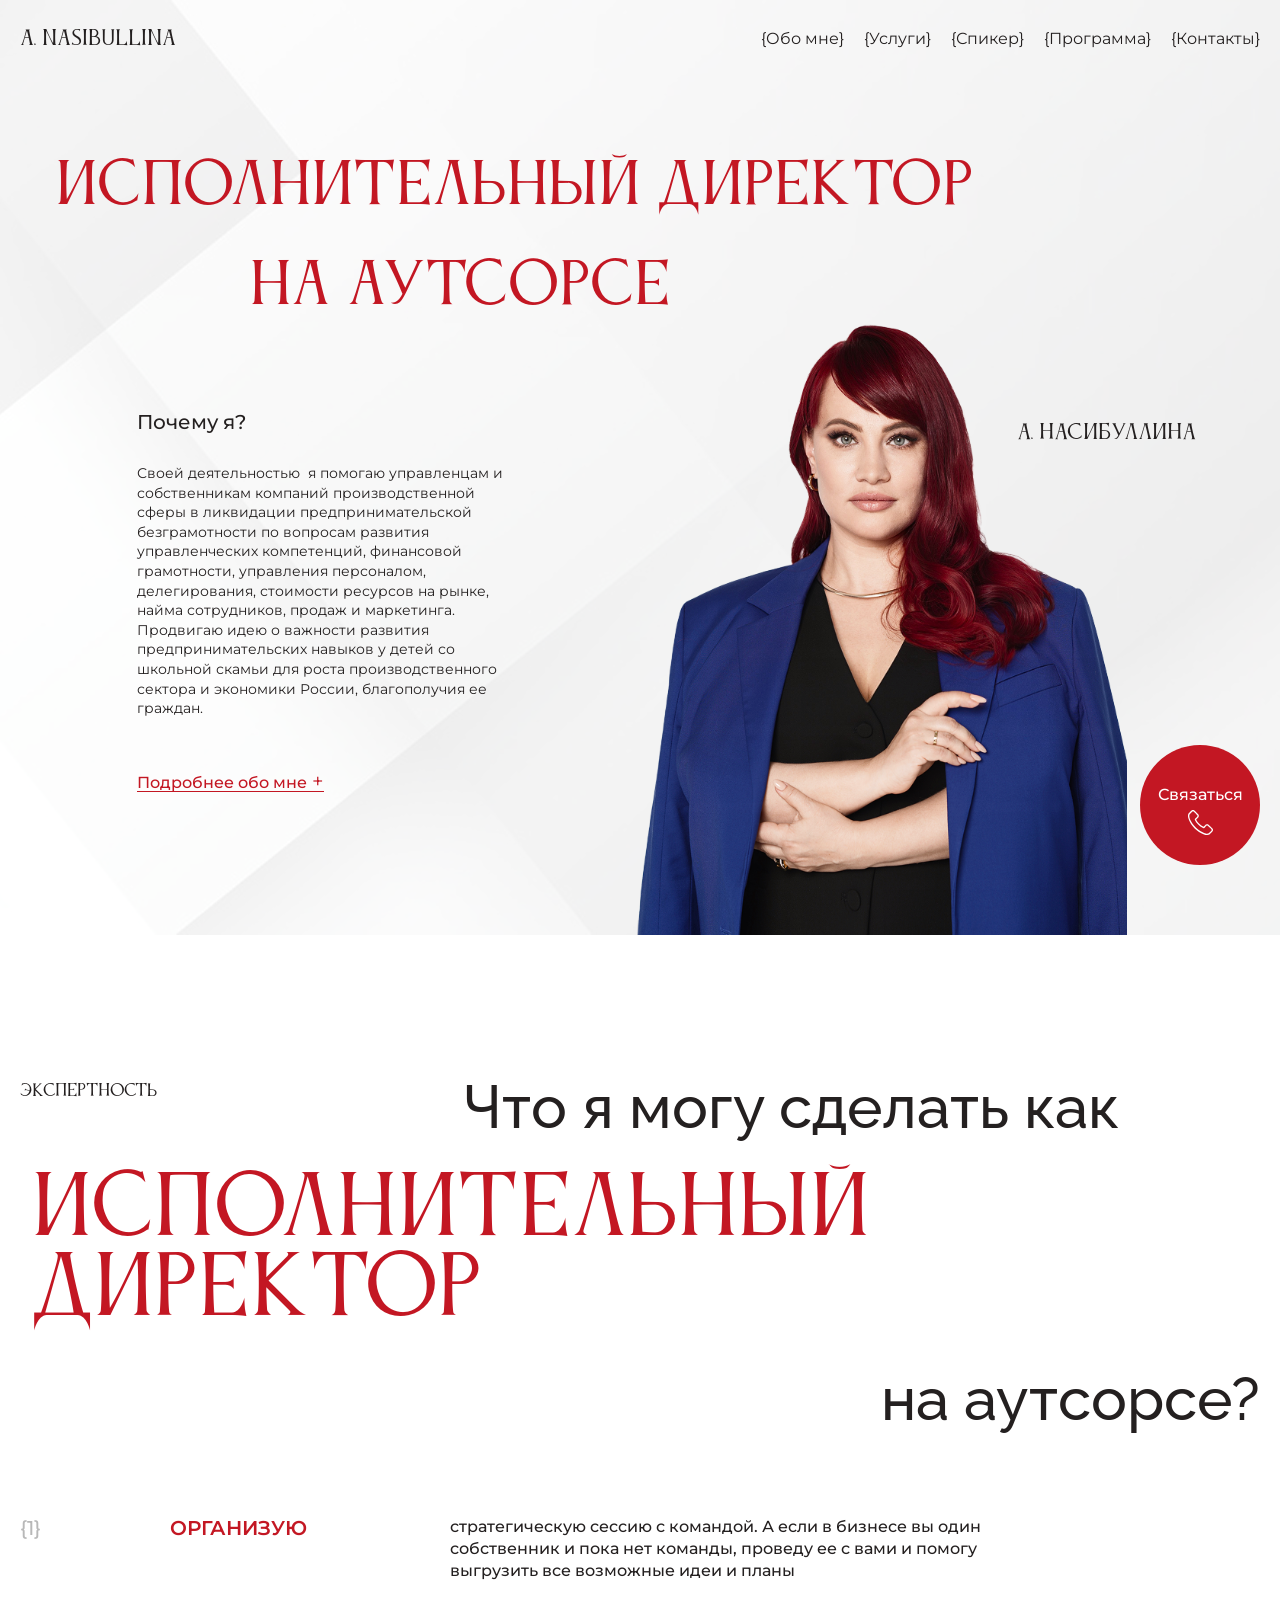
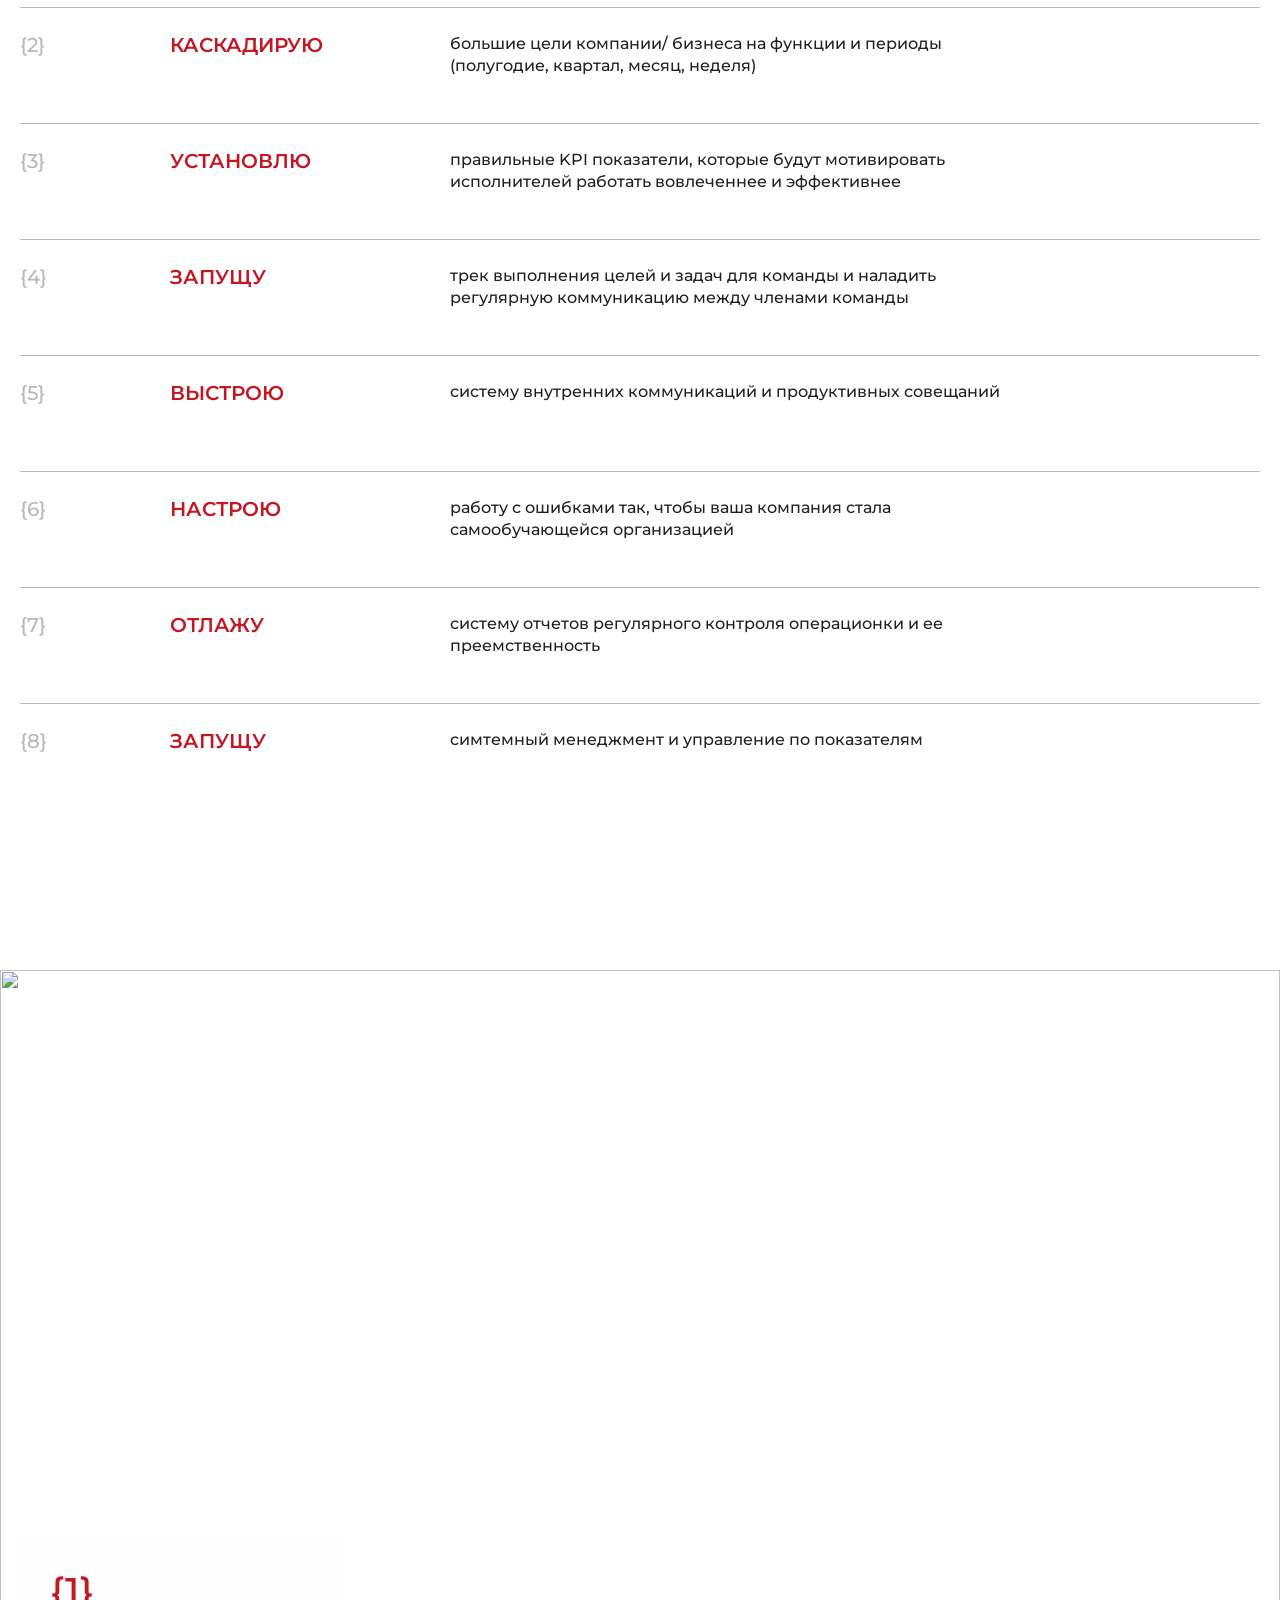
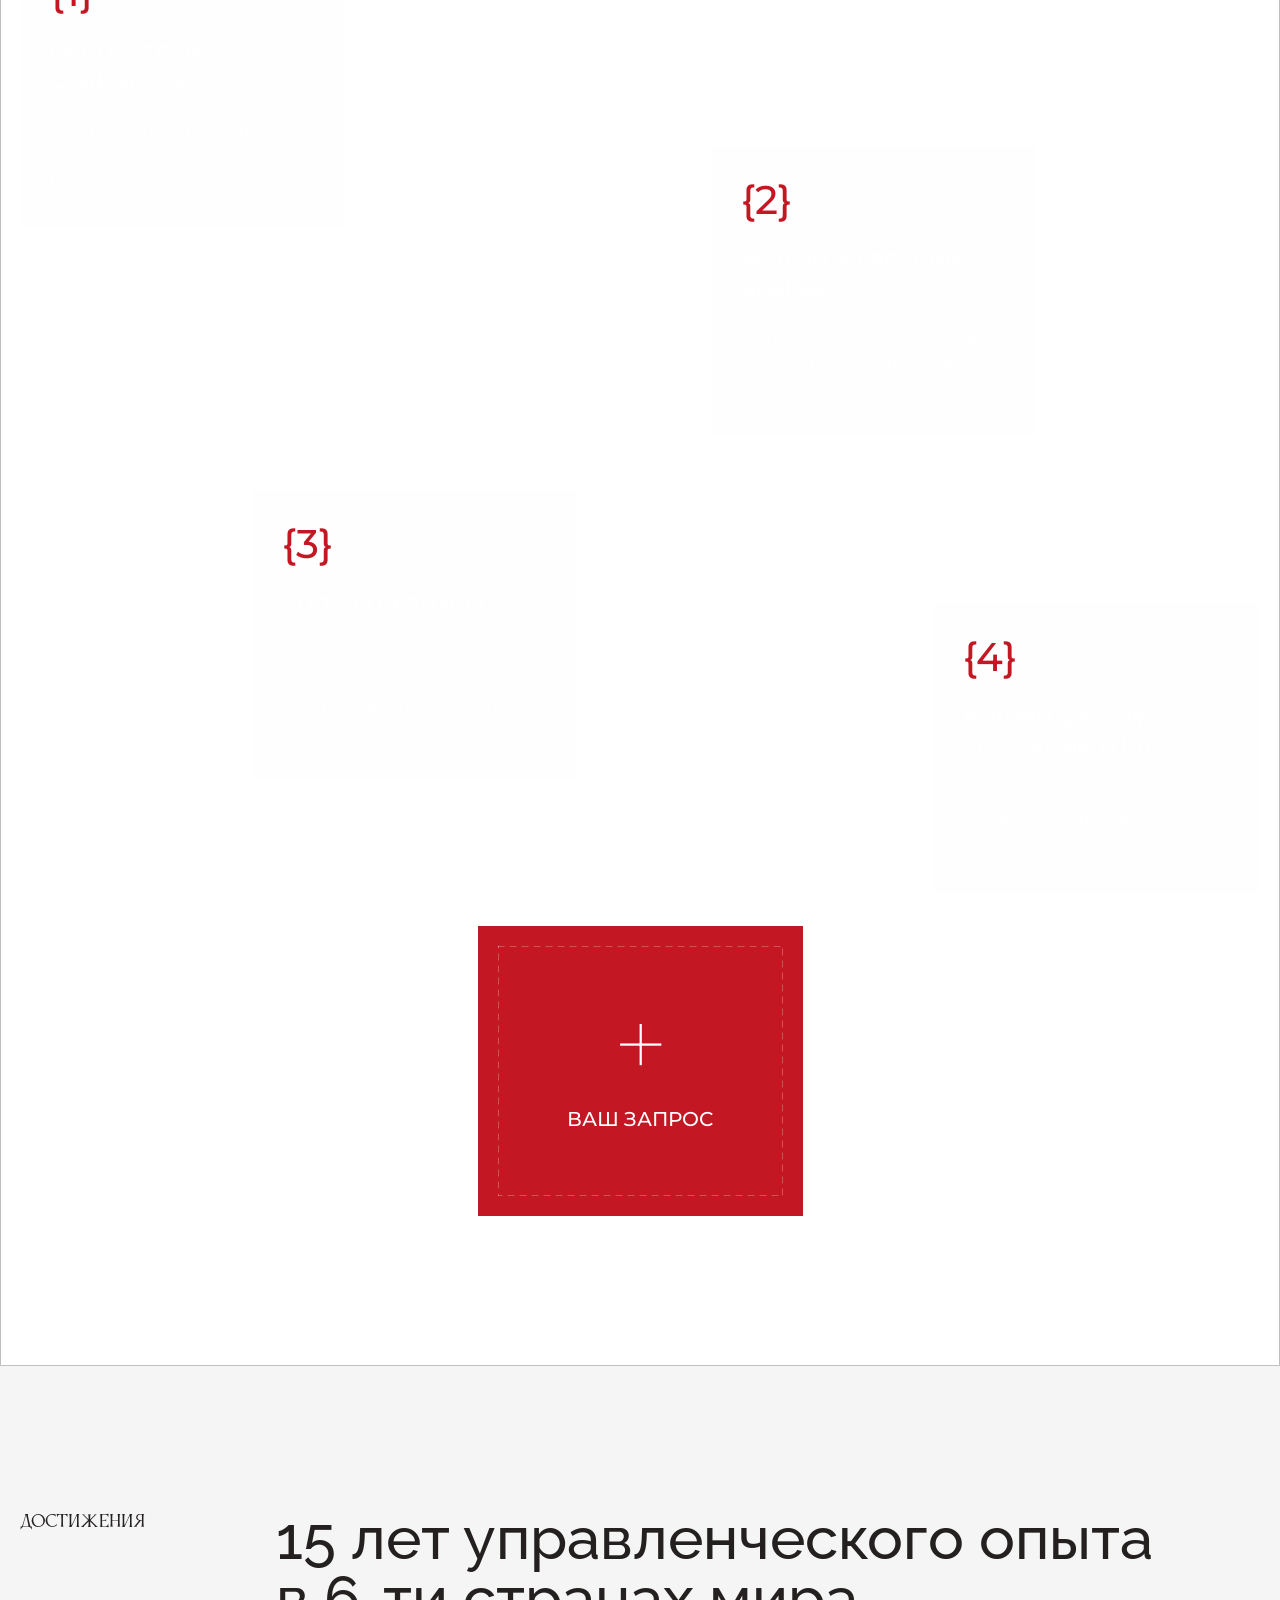
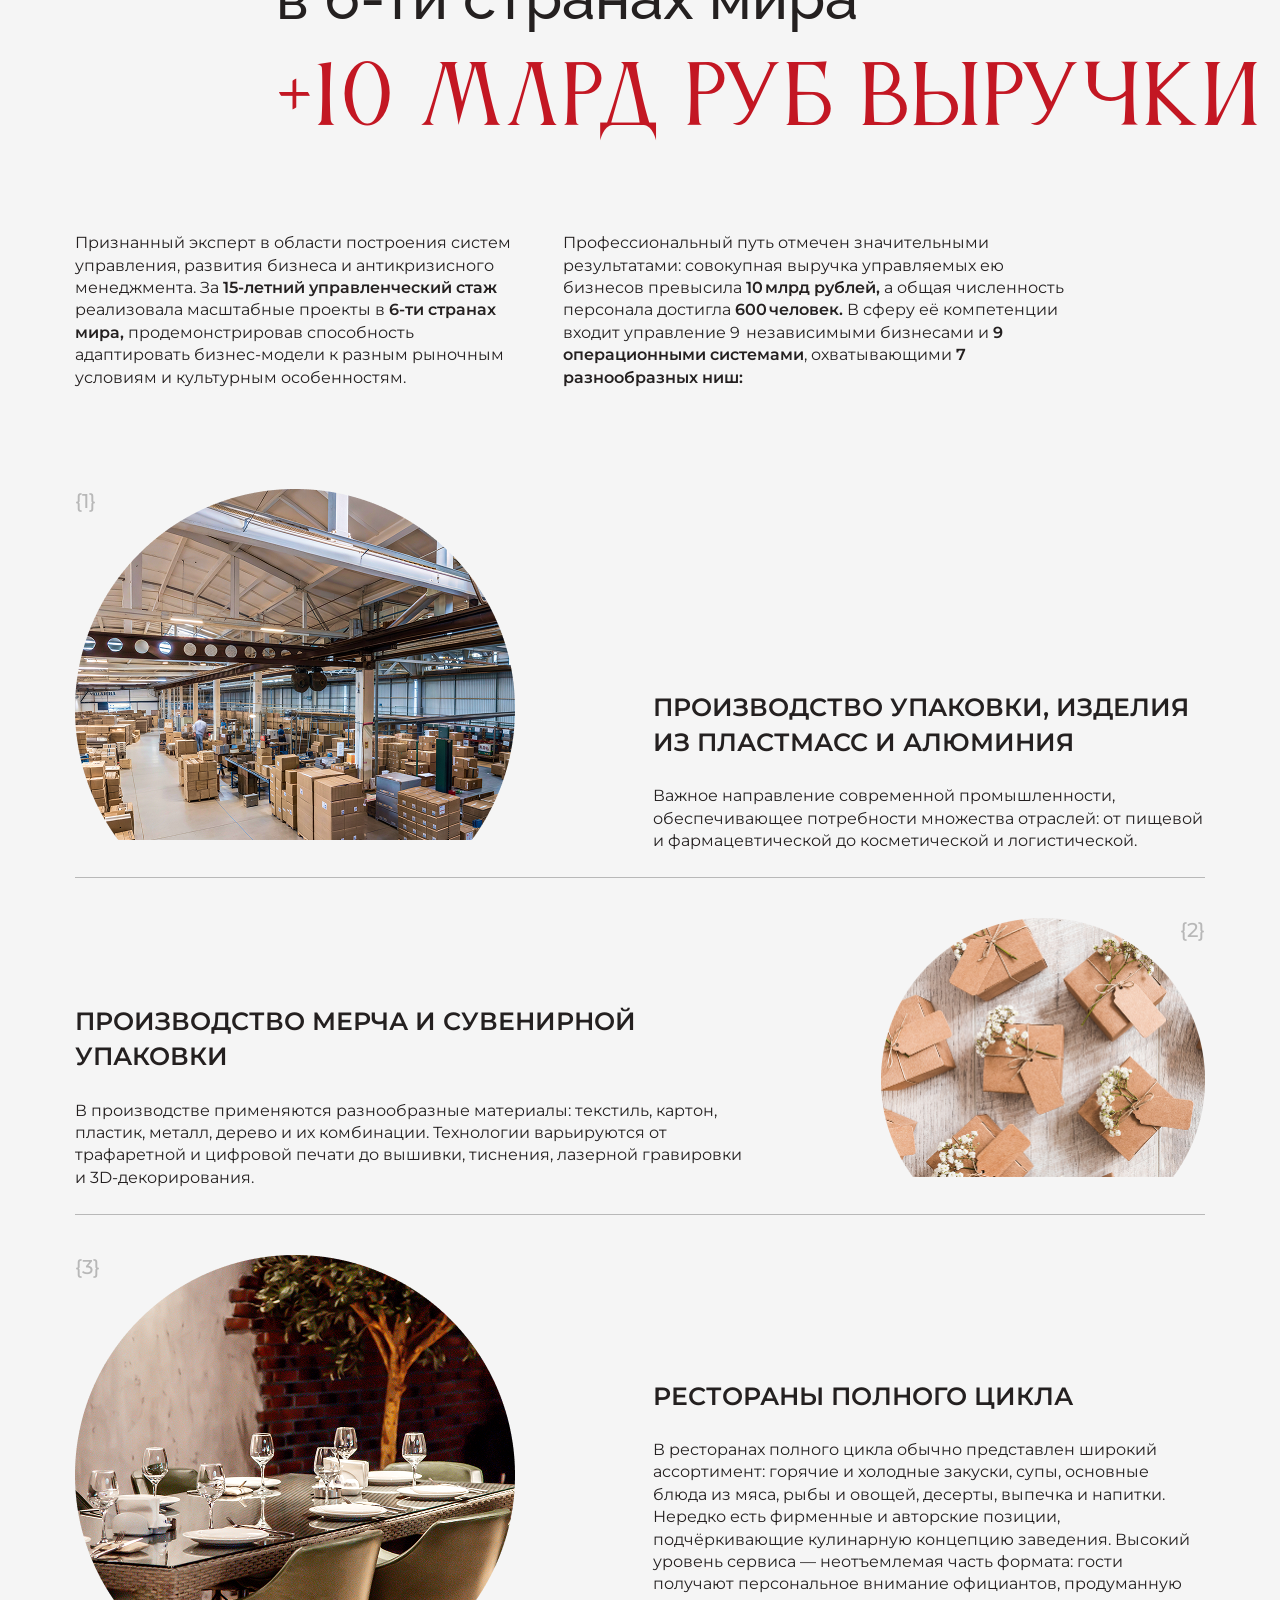
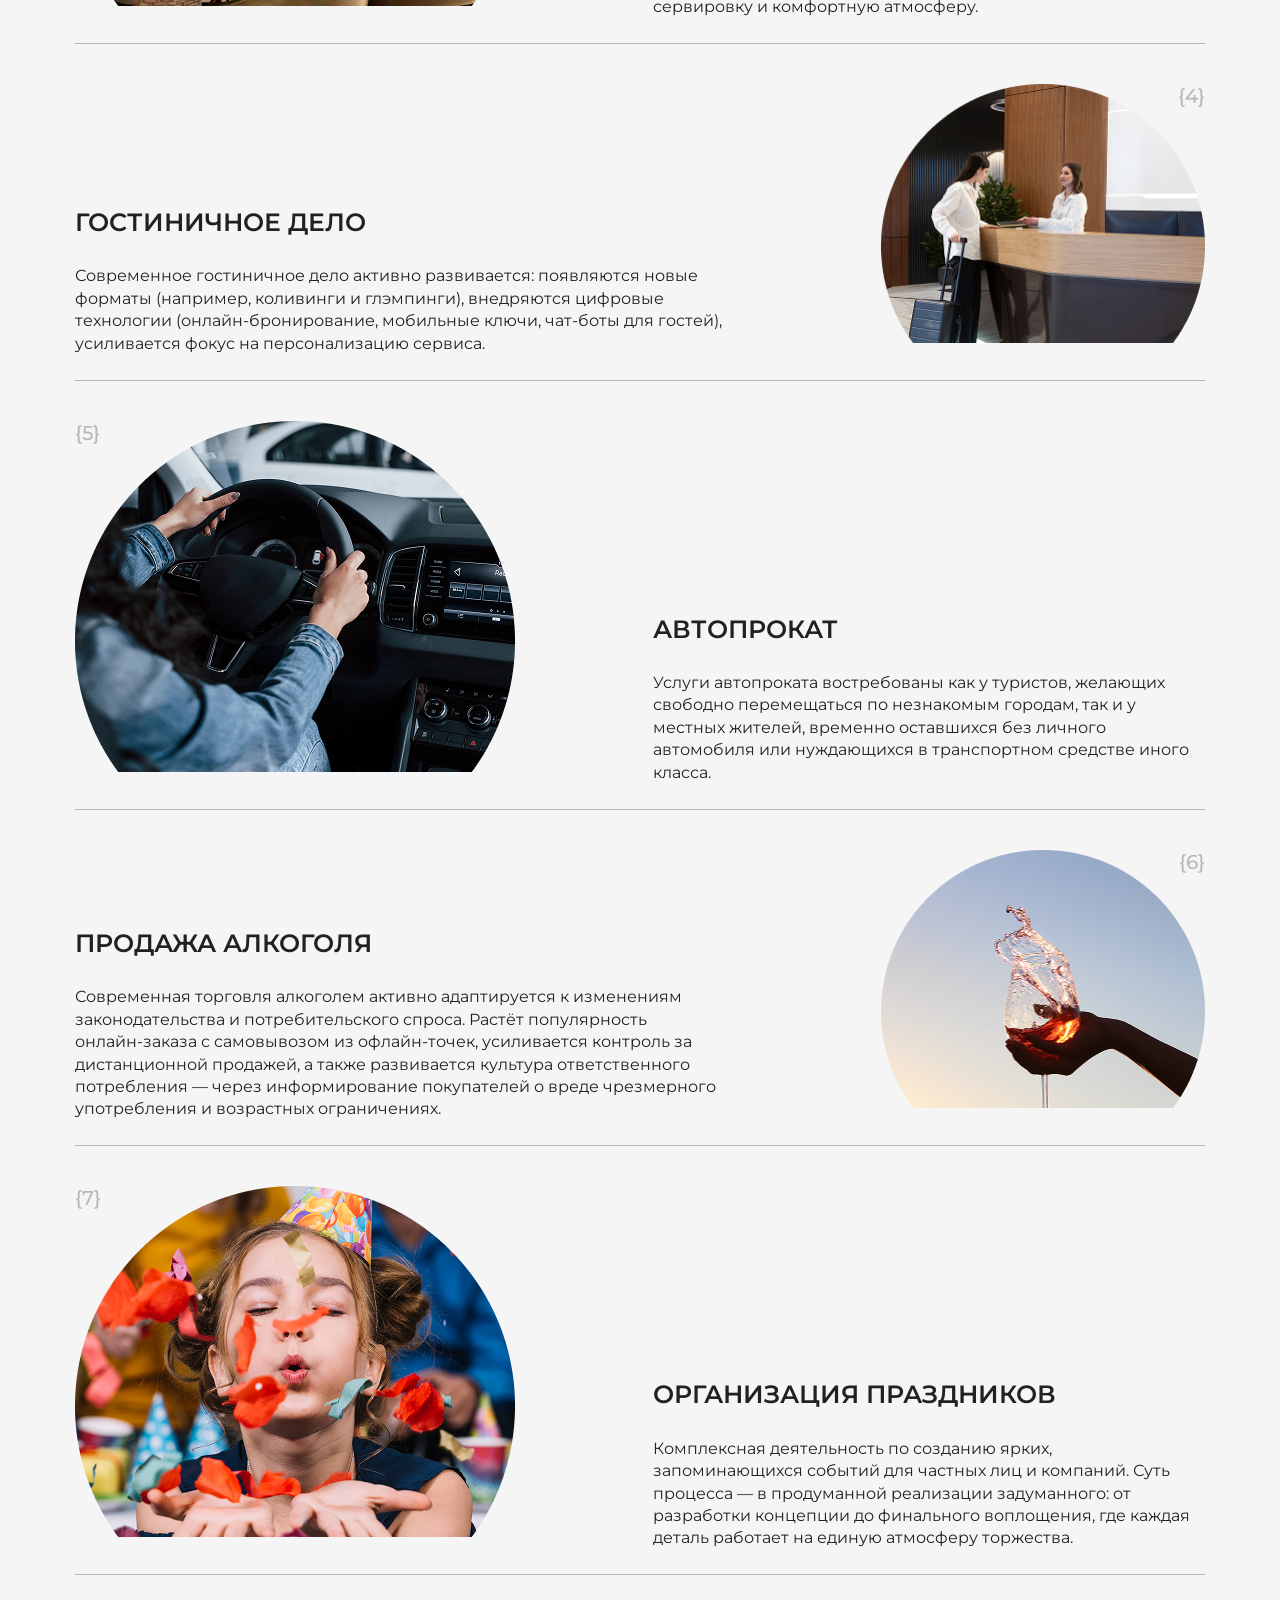
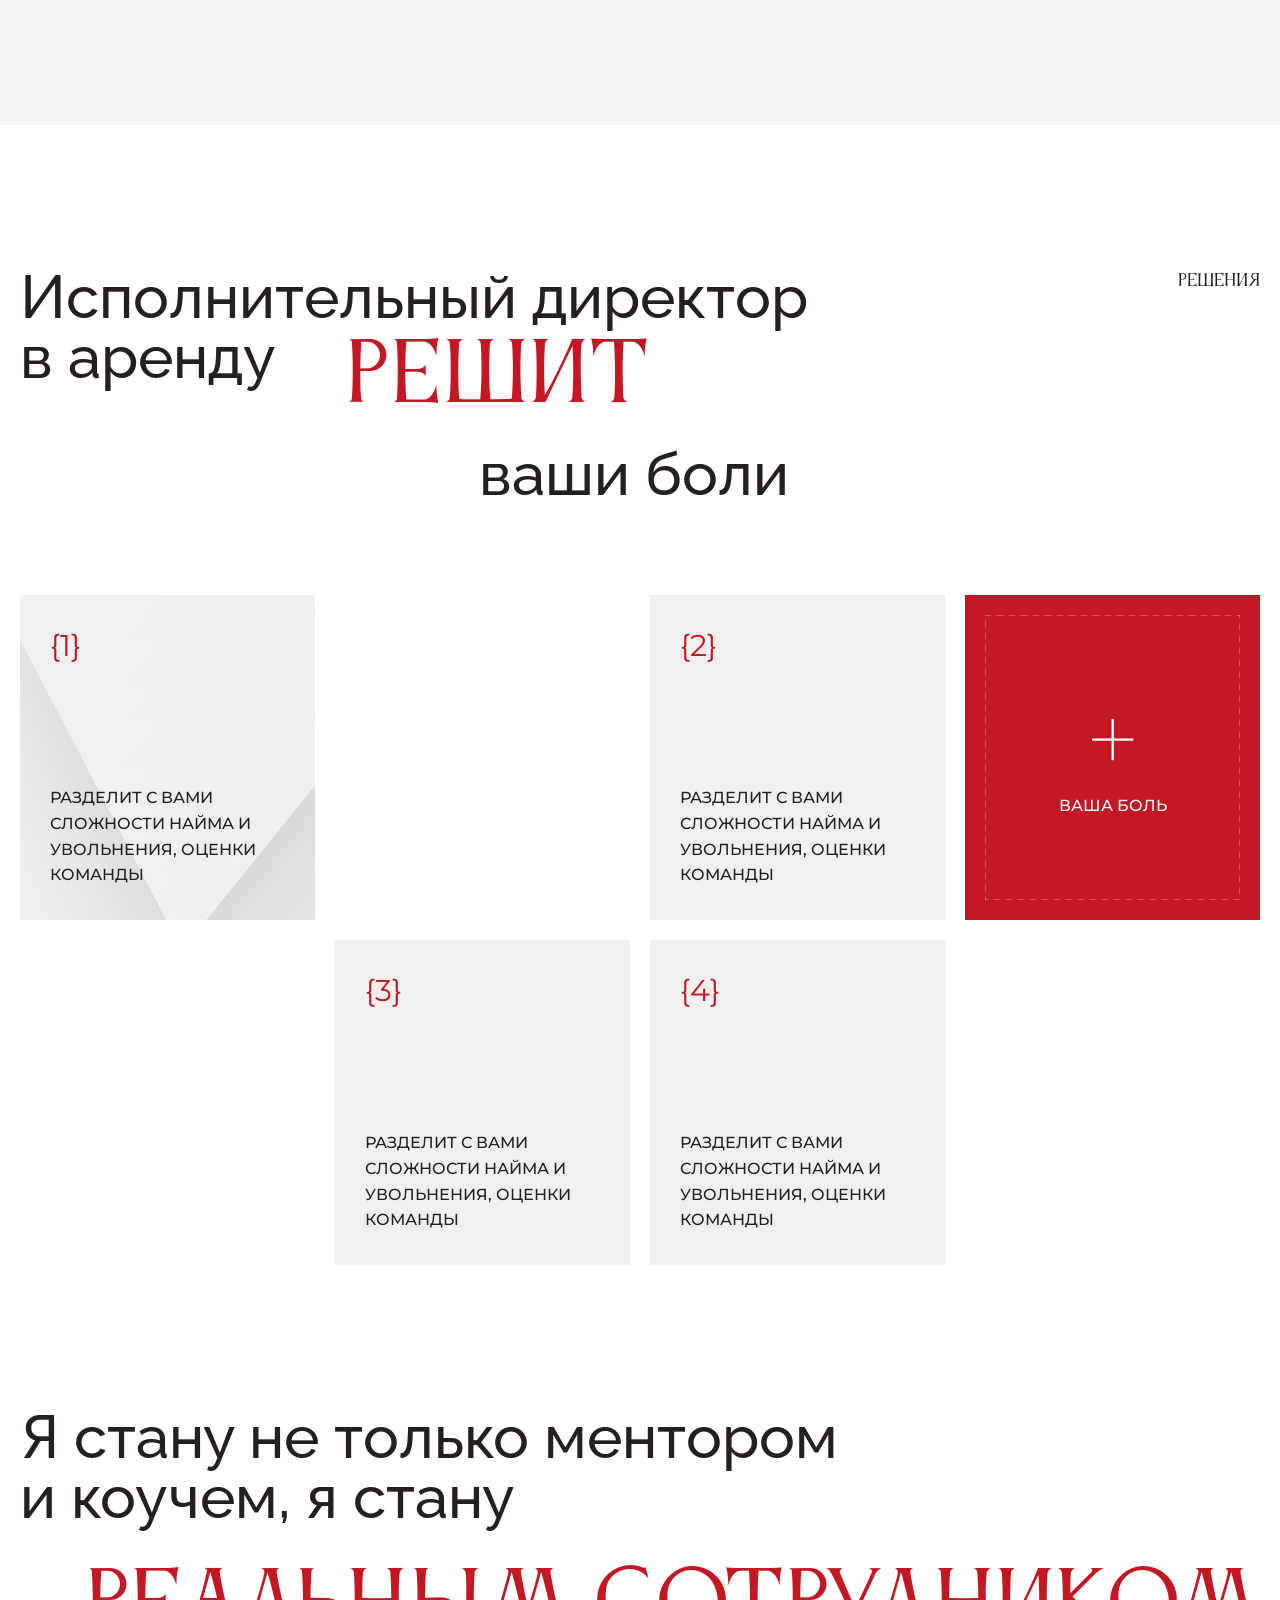
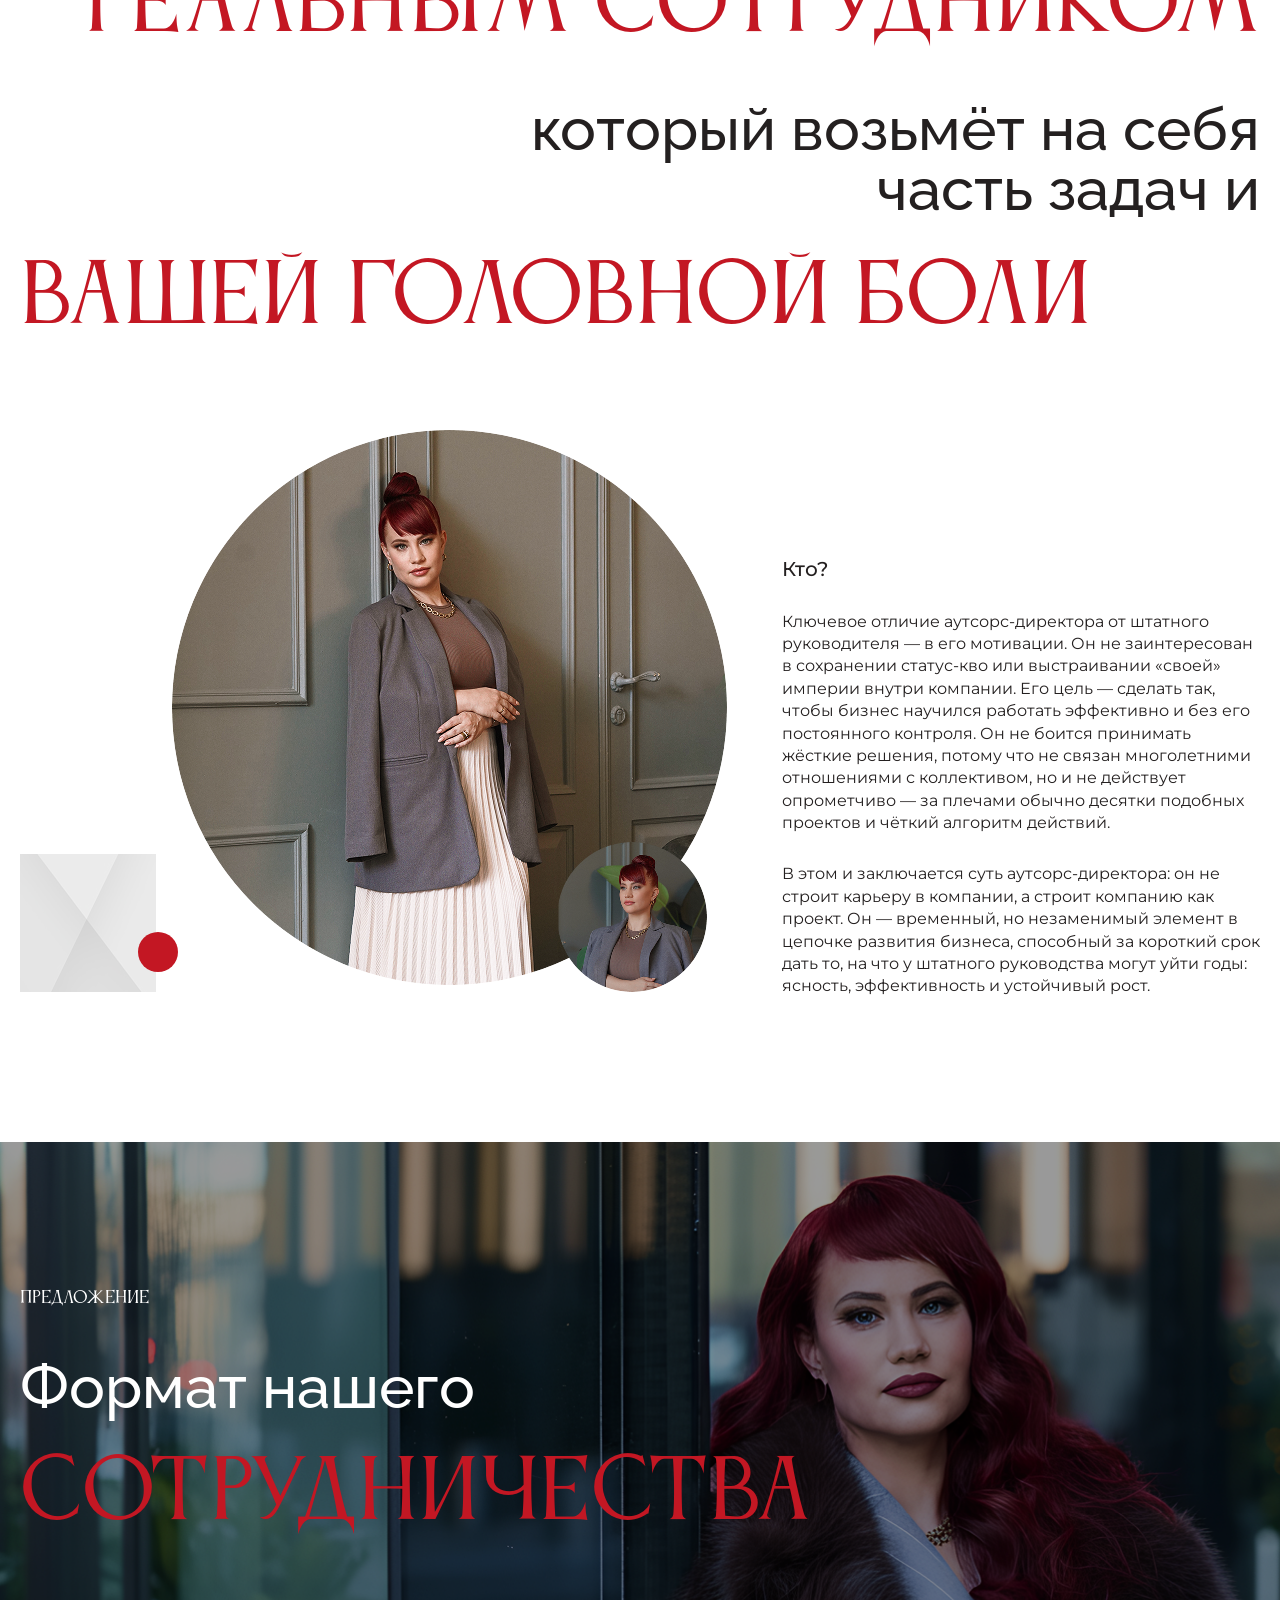
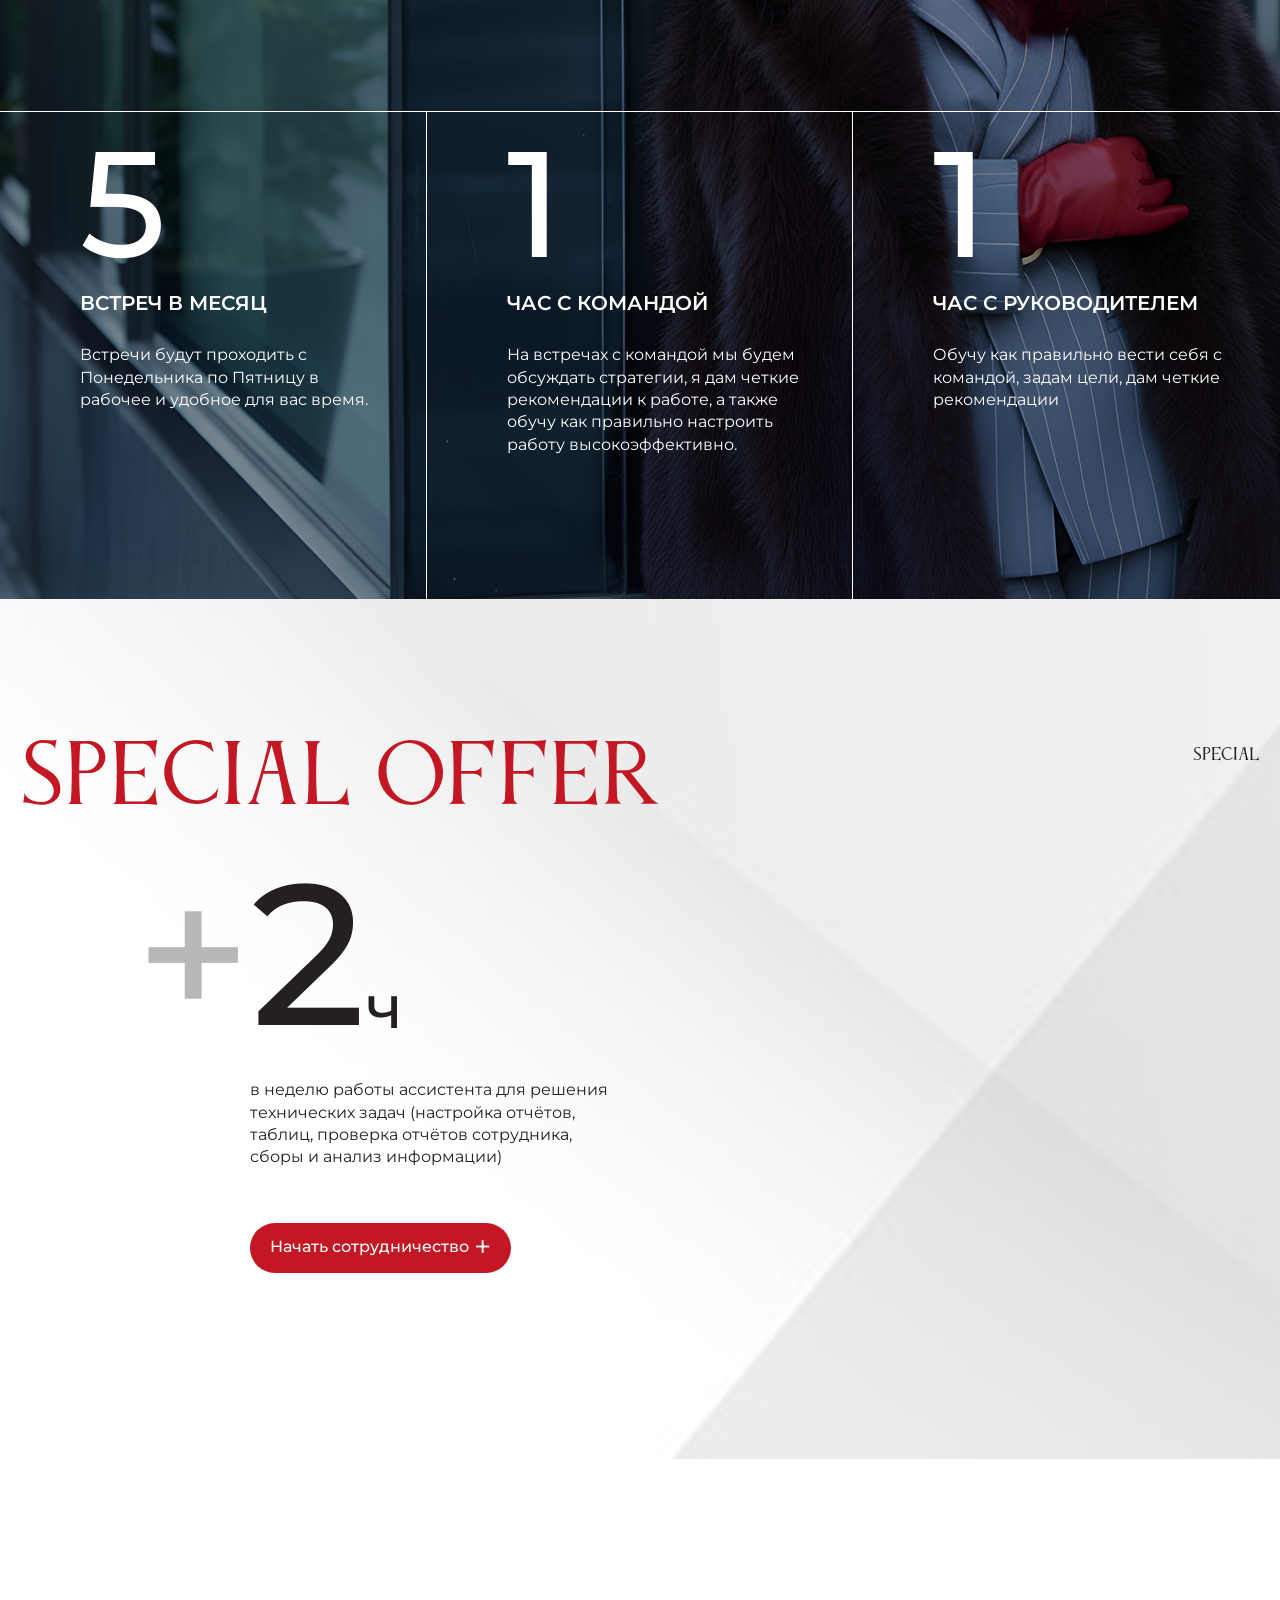
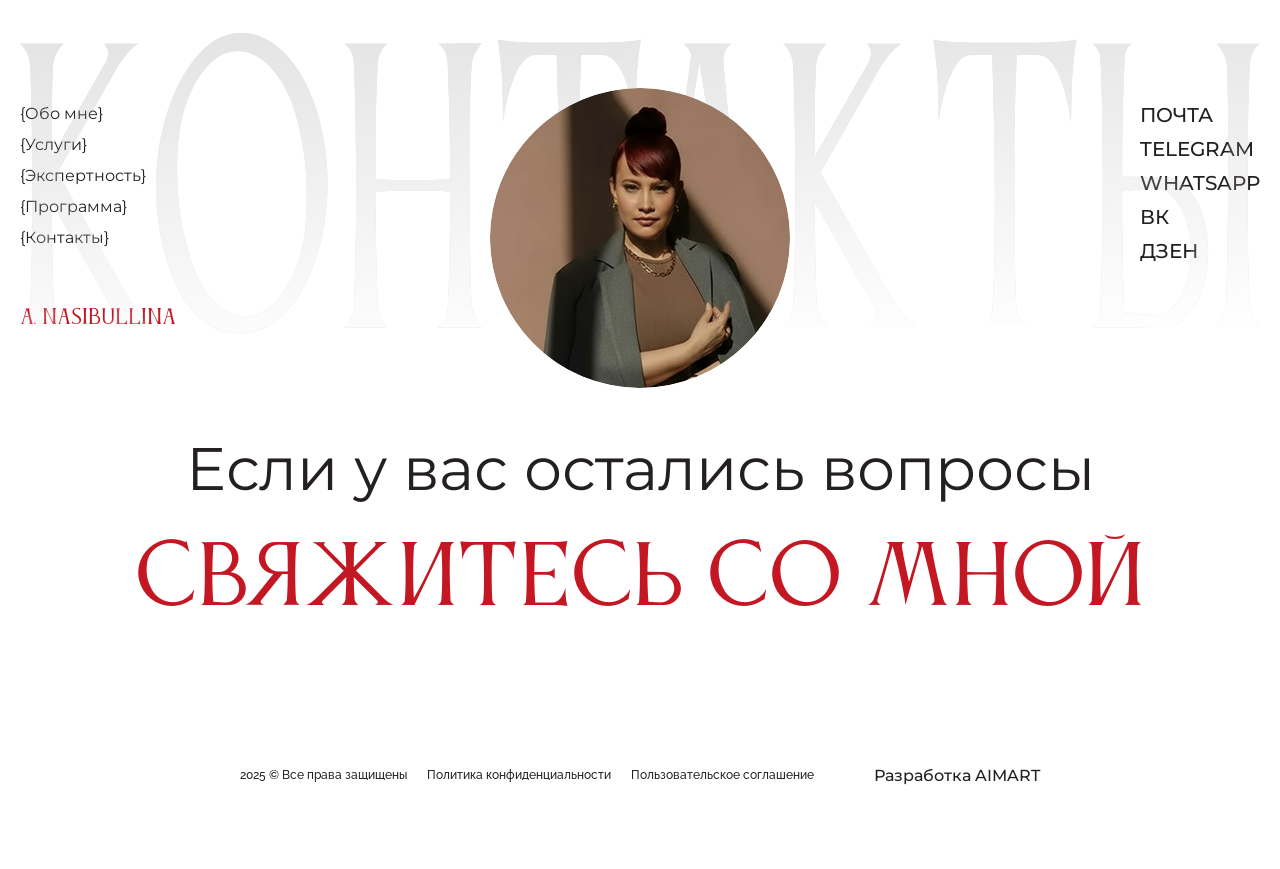
==== program.html @ 98e76c64 "project ready" ====
<!DOCTYPE html>
<html lang="en">
<head>
    <meta charset="UTF-8">
    <meta name="viewport" content="width=device-width, initial-scale=1.0">
    <title>Document</title>

    <!-- Font css -->
    <link rel="stylesheet" href="./assets/fonts/Anticva/font.css">
    <!-- Link Swiper's CSS -->
    <link rel="stylesheet" href="https://cdn.jsdelivr.net/npm/swiper@11/swiper-bundle.min.css" />
    <!-- Syle CSS -->
    <link rel="stylesheet" href="./assets/scss/style.css">
</head>
<body>
    
    <div class="wrapper">

        <!-- Header -->
        <header class="header">
            <div class="container header-container">
                <a href="/" class="header-logo">a. Nasibullina</a>
                <button class="header-bars">
                    <img src="./assets/images/hamburger.svg" alt="">
                    <img src="./assets/images/times-icon.svg" alt="">
                </button>
                <ul class="header-navs">
                    <li>
                        <a href="#" class="header-navs__link">{Обо мне}</a>
                    </li>
                    <li>
                        <a href="#" class="header-navs__link">{Услуги}</a>
                    </li>
                    <li>
                        <a href="#" class="header-navs__link">{Спикер}</a>
                    </li>
                    <li>
                        <a href="#" class="header-navs__link">{Программа}</a>
                    </li>
                    <li>
                        <a href="#" class="header-navs__link">{Контакты}</a>
                    </li>
                </ul>
            </div>
        </header>
        <!-- Header end -->

        <!-- Menu -->
        <section class="menu">
            <div class="menu-head">
                <ul class="menu-navs">
                    <li>
                        <a href="#" class="menu-navs__link">{Обо мне}</a>
                    </li>
                    <li>
                        <a href="#" class="menu-navs__link">{Услуги}</a>
                    </li>
                    <li>
                        <a href="#" class="menu-navs__link">{Спикер}</a>
                    </li>
                    <li>
                        <a href="#" class="menu-navs__link active">{Программа}</a>
                    </li>
                    <li>
                        <a href="#" class="menu-navs__link">{Контакты}</a>
                    </li>
                </ul>
                <ul class="menu-networks">
                    <li>
                        <a href="#" class="menu-networks__link">ПОЧТА</a>
                    </li>
                    <li>
                        <a href="#" class="menu-networks__link">TELEGRAM</a>
                    </li>
                    <li>
                        <a href="#" class="menu-networks__link">WHATSAPP</a>
                    </li>
                    <li>
                        <a href="#" class="menu-networks__link">ВК</a>
                    </li>
                    <li>
                        <a href="#" class="menu-networks__link">ДЗЕН</a>
                    </li>
                </ul>
            </div>
            <a href="#" class="contact-link">
                <span>Связаться</span>
                <img src="./assets/images/call-icon.svg" alt="">
            </a>
            <img src="./assets/images/menu-bg.png" alt="" class="bg-img">
        </section>
        <!-- Menu end -->
    
        <main>

            <!-- Program home -->
            <section class="program-home">
                <img src="./assets/images/program-home-bg.png" alt="" class="program-home__bg">
                <div class="container program-home__container">
                    <div class="program-home__title">
                        <span>Исполнительный директор</span>
                        <span>на аутсорсе</span>
                    </div>
                    <div class="program-home__content">
                        <h3>Почему я?</h3>
                        <p>Своей деятельностью  я помогаю управленцам и собственникам компаний производственной сферы в ликвидации предпринимательской безграмотности по вопросам развития управленческих компетенций, финансовой грамотности, управления персоналом, делегирования, стоимости ресурсов на рынке, найма сотрудников, продаж и маркетинга. Продвигаю идею о важности развития предпринимательских навыков у детей со школьной скамьи для роста производственного сектора и экономики России, благополучия ее граждан.</p>
                        <a href="#">
                            <span>Подробнее обо мне</span>
                            <b>+</b>
                        </a>
                    </div>
                    <div class="logo-text">А. НАСИБУЛЛИНА</div>
                    <img src="./assets/images/home-card.png" alt="" class="main-img">
                    <img src="./assets/images/home-card-sm.png" alt="" class="main-img sm">
                    <a href="#" class="contact-link">
                        <span>Связаться</span>
                        <img src="./assets/images/call-icon.svg" alt="">
                    </a>
                </div>
            </section>
            <!-- Program home end -->

            <!-- Expertise -->
            <section class="expertise">
                <div class="container expertise-container">
                    <div class="expertise-head">
                        <div class="sec-subtitle">Экспертность</div>
                        <div class="sec-title">Что я могу сделать как</div>
                    </div>
                    <div class="expertise-text">
                        <h2 class="sec-bigtitle">исполнительный директор</h2>
                        <div class="sec-title">на аутсорсе?</div>
                    </div>
                    <ul class="expertise-list">
                        <li class="expertise-list__item">
                            <div class="number">{1}</div>
                            <div class="text">
                                <h3>Организую</h3>
                                <p>стратегическую сессию с командой. А если в бизнесе вы один собственник и пока нет команды, проведу ее с вами и помогу выгрузить все возможные идеи и планы</p>
                            </div>
                        </li>
                        <li class="expertise-list__item">
                            <div class="number">{2}</div>
                            <div class="text">
                                <h3>Каскадирую</h3>
                                <p>большие цели компании/ бизнеса на функции и периоды (полугодие, квартал, месяц, неделя)</p>
                            </div>
                        </li>
                        <li class="expertise-list__item">
                            <div class="number">{3}</div>
                            <div class="text">
                                <h3>Установлю</h3>
                                <p>правильные KPI показатели, которые будут мотивировать исполнителей работать вовлеченнее и эффективнее</p>
                            </div>
                        </li>
                        <li class="expertise-list__item">
                            <div class="number">{4}</div>
                            <div class="text">
                                <h3>ЗАПУщу</h3>
                                <p>трек выполнения целей и задач для команды и наладить регулярную коммуникацию между членами команды </p>
                            </div>
                        </li>
                        <li class="expertise-list__item">
                            <div class="number">{5}</div>
                            <div class="text">
                                <h3>ВЫСТРОю</h3>
                                <p>систему внутренних коммуникаций и продуктивных совещаний </p>
                            </div>
                        </li>
                        <li class="expertise-list__item">
                            <div class="number">{6}</div>
                            <div class="text">
                                <h3>НАСТРою</h3>
                                <p>работу с ошибками так, чтобы ваша компания стала самообучающейся организацией</p>
                            </div>
                        </li>
                        <li class="expertise-list__item">
                            <div class="number">{7}</div>
                            <div class="text">
                                <h3>Отлажу</h3>
                                <p>систему отчетов регулярного контроля операционки и ее преемственность</p>
                            </div>
                        </li>
                        <li class="expertise-list__item">
                            <div class="number">{8}</div>
                            <div class="text">
                                <h3>запущу</h3>
                                <p>симтемный менеджмент и управление по показателям </p>
                            </div>
                        </li>
                    </ul>
                </div>
            </section>
            <!-- Expertise end -->

            <!-- Clients -->
            <section class="client">
                <img src="./assets/images/client-bg.png" alt="" class="client-bg">
                <div class="container client-container">
                    <div class="client-head">
                        <div class="sec-title">Мои клиенты - это люди, которые хотят</div>
                        <div class="sec-subtitle">Клиенты</div>
                    </div>
                    <div class="sec-bigtitle">расти и развиваться</div>
                    <ul class="client-list">
                        <li class="client-card">
                            <div class="client-card__head">
                                <h3>{1}</h3>
                                <h4>ОСНОВАТЕЛИ СПАРТАПОВ</h4>
                            </div>
                            <p>Хотят привлечь инвестиции и вывести свой продукт на рынок</p>
                        </li>
                        <li class="client-card">
                            <div class="client-card__head">
                                <h3>{2}</h3>
                                <h4>малый и средний бизнес</h4>
                            </div>
                            <p>Хоят масштабировать бизнес или найти международных клиентов</p>
                        </li>
                        <li class="client-card">
                            <div class="client-card__head">
                                <h3>{3}</h3>
                                <h4>большой бизнес</h4>
                            </div>
                            <p>Хотят увеличить коэфициент ROI</p>
                        </li>
                        <li class="client-card">
                            <div class="client-card__head">
                                <h3>{4}</h3>
                                <h4>Руководители компаний и HR</h4>
                            </div>
                            <p>Хоят собрать эффективную команду, увеличить KPI показатели</p>
                        </li>
                    </ul>
                    <a href="#" class="more-link">
                        <b>+</b>
                        <span>ВАШ ЗАПРОС</span>
                    </a>
                </div>
            </section>
            <!-- Clients end -->

            <!-- Achievment -->
            <section class="achievement">
                <div class="container achievement-container">
                    <div class="achievement-head">
                        <div class="sec-subtitle">Достижения</div>
                        <div class="sec-title">15 лет управленческого опыта <span>в 6-ти</span> странах мира</div>
                    </div>
                    <h2 class="sec-bigtitle">+10 млрд руб выручки</h2>
                    <ul class="achievement-about">
                        <li>Признанный эксперт в области построения систем управления, развития бизнеса и антикризисного менеджмента. За <b>15‑летний управленческий стаж</b> реализовала масштабные проекты в <b>6-ти странах мира,</b> продемонстрировав способность адаптировать бизнес‑модели к разным рыночным условиям и культурным особенностям.</li>
                        <li>Профессиональный путь  отмечен значительными результатами: совокупная выручка управляемых ею бизнесов превысила <b>10 млрд рублей,</b> а общая численность персонала достигла <b>600 человек.</b> В сферу её компетенции входит управление 9  независимыми бизнесами и <b>9  операционными системами</b>, охватывающими <b>7  разнообразных ниш:</b></li>
                    </ul>
                    <ul class="achievement-list">
                        <li class="achievement-card">
                            <div class="achievement-card__img">
                                <span>{1}</span>
                                <img src="./assets/images/achievement-card-1.png" alt="">
                            </div>
                            <div class="achievement-card__text">
                                <h3>Производство упаковки, изделия из пластмасс и алюминия</h3>
                                <p>Важное направление современной промышленности, обеспечивающее потребности множества отраслей: от пищевой и фармацевтической до косметической и логистической.</p>
                            </div>
                        </li>
                        <li class="achievement-card">
                            <div class="achievement-card__img">
                                <span>{2}</span>
                                <img src="./assets/images/achievement-card-2.png" alt="">
                            </div>
                            <div class="achievement-card__text">
                                <h3>Производство мерча и сувенирной упаковки</h3>
                                <p>В производстве применяются разнообразные материалы: текстиль, картон, пластик, металл, дерево и их комбинации. Технологии варьируются от трафаретной и цифровой печати до вышивки, тиснения, лазерной гравировки и 3D‑декорирования.</p>
                            </div>
                        </li>
                        <li class="achievement-card">
                            <div class="achievement-card__img">
                                <span>{3}</span>
                                <img src="./assets/images/achievement-card-3.png" alt="">
                            </div>
                            <div class="achievement-card__text">
                                <h3>Рестораны полного цикла</h3>
                                <p>В ресторанах полного цикла обычно представлен широкий ассортимент: горячие и холодные закуски, супы, основные блюда из мяса, рыбы и овощей, десерты, выпечка и напитки. Нередко есть фирменные и авторские позиции, подчёркивающие кулинарную концепцию заведения. Высокий уровень сервиса — неотъемлемая часть формата: гости получают персональное внимание официантов, продуманную сервировку и комфортную атмосферу.</p>
                            </div>
                        </li>
                        <li class="achievement-card">
                            <div class="achievement-card__img">
                                <span>{4}</span>
                                <img src="./assets/images/achievement-card-4.png" alt="">
                            </div>
                            <div class="achievement-card__text">
                                <h3>Гостиничное дело</h3>
                                <p>Современное гостиничное дело активно развивается: появляются новые форматы (например, коливинги и глэмпинги), внедряются цифровые технологии (онлайн‑бронирование, мобильные ключи, чат‑боты для гостей), усиливается фокус на персонализацию сервиса.</p>
                            </div>
                        </li>
                        <li class="achievement-card">
                            <div class="achievement-card__img">
                                <span>{5}</span>
                                <img src="./assets/images/achievement-card-5.png" alt="">
                            </div>
                            <div class="achievement-card__text">
                                <h3>Автопрокат</h3>
                                <p>Услуги автопроката востребованы как у туристов, желающих свободно перемещаться по незнакомым городам, так и у местных жителей, временно оставшихся без личного автомобиля или нуждающихся в транспортном средстве иного класса.</p>
                            </div>
                        </li>
                        <li class="achievement-card">
                            <div class="achievement-card__img">
                                <span>{6}</span>
                                <img src="./assets/images/achievement-card-6.png" alt="">
                            </div>
                            <div class="achievement-card__text">
                                <h3>Продажа алкоголя</h3>
                                <p>Современная торговля алкоголем активно адаптируется к изменениям законодательства и потребительского спроса. Растёт популярность онлайн‑заказа с самовывозом из офлайн‑точек, усиливается контроль за дистанционной продажей, а также развивается культура ответственного потребления — через информирование покупателей о вреде чрезмерного употребления и возрастных ограничениях.</p>
                            </div>
                        </li>
                        <li class="achievement-card">
                            <div class="achievement-card__img">
                                <span>{7}</span>
                                <img src="./assets/images/achievement-card-7.png" alt="">
                            </div>
                            <div class="achievement-card__text">
                                <h3>Организация праздников</h3>
                                <p>Комплексная деятельность по созданию ярких, запоминающихся событий для частных лиц и компаний. Суть процесса — в продуманной реализации задуманного: от разработки концепции до финального воплощения, где каждая деталь работает на единую атмосферу торжества.</p>
                            </div>
                        </li>
                    </ul>
                </div>
            </section>
            <!-- Achievment end -->

            <!-- Solution -->
            <section class="solution">
                <div class="container solution-container">
                    <div class="solution-head">
                        <div class="sec-title">Исполнительный директор в аренду</div>
                        <div class="sec-subtitle">РЕШЕНИЯ</div>
                    </div>
                    <div class="solution-text">
                        <h2 class="sec-bigtitle">РЕШИТ</h2>
                        <div class="sec-title">ваши боли</div>
                    </div>
                    <div class="solution-list">
                        <div class="solution-card">
                            <img src="./assets/images/solution-card-bg.png" alt="">
                            <h3>{1}</h3>
                            <p>разделит с вами сложности найма и увольнения, оценки команды</p>
                        </div>
                        <div class="empty-card"></div>
                        <div class="solution-card">
                            <h3>{2}</h3>
                            <p>разделит с вами сложности найма и увольнения, оценки команды</p>
                        </div>
                        <a href="#" class="more-link">
                            <b>+</b>
                            <span>ваша боль</span>
                        </a>
                        <div class="empty-card"></div>
                        <div class="solution-card">
                            <h3>{3}</h3>
                            <p>разделит с вами сложности найма и увольнения, оценки команды</p>
                        </div>
                        <div class="solution-card">
                            <h3>{4}</h3>
                            <p>разделит с вами сложности найма и увольнения, оценки команды</p>
                        </div>
                    </div>
                </div>
            </section>
            <!-- Solution end -->

            <!-- Employee -->
            <section class="employee">
                <div class="container employee-container">
                    <div class="employee-head">
                        <div class="sec-title">Я стану не только ментором и коучем, я стану</div>
                        <div class="sec-bigtitle">РЕАЛЬНЫМ СОТРУДНИКОМ</div>
                    </div>
                    <div class="employee-text">
                        <div class="sec-title">который возьмёт на себя часть задач и</div>
                        <div class="sec-bigtitle">ВАШЕЙ ГОЛОВНОЙ БОЛИ</div>
                    </div>
                    <div class="employee-foot">
                        <div class="employee-foot__left">
                            <div class="icon">
                                <img src="./assets/images/employee-icon.png" alt="">
                                <span></span>
                            </div>
                            <img src="./assets/images/employee-main-img.png" alt="" class="main-img">
                            <img src="./assets/images/employee-small-img.png" alt="" class="small-img">
                        </div>
                        <div class="employee-foot__right">
                            <h3>Кто?</h3>
                            <p>Ключевое отличие аутсорс‑директора от штатного руководителя — в его мотивации. Он не заинтересован в сохранении статус‑кво или выстраивании «своей» империи внутри компании. Его цель — сделать так, чтобы бизнес научился работать эффективно и без его постоянного контроля. Он не боится принимать жёсткие решения, потому что не связан многолетними отношениями с коллективом, но и не действует опрометчиво — за плечами обычно десятки подобных проектов и чёткий алгоритм действий.</p>
                            <p>В этом и заключается суть аутсорс‑директора: он не строит карьеру в компании, а строит компанию как проект. Он — временный, но незаменимый элемент в цепочке развития бизнеса, способный за короткий срок дать то, на что у штатного руководства могут уйти годы: ясность, эффективность и устойчивый рост.</p>
                        </div>
                    </div>
                </div>
            </section>
            <!-- Employee end -->

            <!-- Offer -->
            <section class="offer">
                <img src="./assets/images/offer-bg.png" alt="" class="offer-bg">
                <div class="container offer-container">
                    <div class="offer-head">
                        <div class="sec-subtitle">Предложение</div>
                        <div class="sec-title">Формат нашего</div>
                        <h2 class="sec-bigtitle">Сотрудничества</h2>
                    </div>
                </div>
                <ul class="offer-list">
                    <li class="offer-list__item active">
                        <h3>5</h3>
                        <h4>встреч в месяц</h4>
                        <p>Встречи будут проходить с Понедельника по Пятницу в рабочее  и удобное для вас время.</p>
                    </li>
                    <li class="offer-list__item">
                        <h3>1</h3>
                        <h4>час с командой</h4>
                        <p>На встречах с командой мы будем обсуждать стратегии, я дам четкие рекомендации к работе, а также обучу как правильно настроить работу высокоэффективно.</p>
                    </li>
                    <li class="offer-list__item">
                        <h3>1</h3>
                        <h4>час с руководителем</h4>
                        <p>Обучу как правильно вести себя с командой, задам цели, дам четкие рекомендации</p>
                    </li>
                </ul>
                <div class="offer-foot">
                    <div class="offer-foot__text"> <span>1</span><b>/</b><span>3</span> </div>
                    <div class="offer-foot__right">
                        <button class="prev-btn">
                            <svg width="24" height="20" viewBox="0 0 24 20" fill="none" xmlns="http://www.w3.org/2000/svg">
                                <path d="M10.0742 18.6367L0.831984 9.58395L8.98593 0.999722" stroke="#B8B8B8" stroke-width="2" stroke-linecap="round" stroke-linejoin="round" />
                                <path d="M2.5642 9.81836L23.1758 9.81836" stroke="#B8B8B8" stroke-width="2" stroke-linecap="round" stroke-linejoin="round" />
                            </svg>
                        </button>
                        <button class="next-btn">
                            <svg width="24" height="20" viewBox="0 0 24 20" fill="none" xmlns="http://www.w3.org/2000/svg">
                                <path d="M13.9258 1L23.168 10.0528L15.0141 18.637" stroke="#B8B8B8" stroke-width="2" stroke-linecap="round" stroke-linejoin="round" />
                                <path d="M21.4358 9.81836H0.824219" stroke="#B8B8B8" stroke-width="2" stroke-linecap="round" stroke-linejoin="round" />
                            </svg>
                        </button>
                    </div>
                </div>
            </section>
            <!-- Offer end -->

            <!-- Special -->
            <section class="special">
                <img src="./assets/images/special-bg.png" alt="" class="special-bg">
                <div class="container special-container">
                    <div class="special-head">
                        <h2 class="sec-bigtitle">special offer</h2>
                        <div class="sec-subtitle">special</div>
                    </div>
                    <div class="title">
                        <span>+</span>2<small>ч</small>
                    </div>
                    <div class="special-content">
                        <p>в неделю работы ассистента для решения технических задач (настройка отчётов, таблиц, проверка отчётов сотрудника, сборы и анализ информации)</p>
                        <a href="#" class="main-btn">
                            <span>Начать сотрудничество</span>
                            <b>+</b>
                        </a>
                    </div>
                </div>
            </section>
            <!-- Special end -->

        </main>

        <!-- Footer -->
        <footer class="footer">
            <div class="container">
                <div class="footer-content">
                    <div class="footer-head">
                        <img src="./assets/images/footer-logo.svg" alt="" class="logo">
                        <img src="./assets/images/footer-main-img.png" alt="" class="main-img">
                        <h3>Если у вас остались вопросы</h3>
                        <a href="#" class="link">Свяжитесь со мной</a>
                    </div>
                    <div class="footer-body">
                        <div class="footer-body__left">
                            <ul>
                                <li>
                                    <a href="#">{Обо мне}</a>
                                </li>
                                <li>
                                    <a href="#">{Услуги}</a>
                                </li>
                                <li>
                                    <a href="#">{Экспертность}</a>
                                </li>
                                <li>
                                    <a href="#">{Программа}</a>
                                </li>
                                <li>
                                    <a href="#">{Контакты}</a>
                                </li>
                            </ul>
                            <a href="#" class="logo">a. Nasibullina</a>
                        </div>
                        <ul class="footer-body__right">
                            <li>
                                <a href="#">ПОЧТА</a>
                            </li>
                            <li>
                                <a href="#">TELEGRAM</a>
                            </li>
                            <li>
                                <a href="#">WHATSAPP</a>
                            </li>
                            <li>
                                <a href="#">ВК</a>
                            </li>
                            <li>
                                <a href="#">ДЗЕН</a>
                            </li>
                        </ul>
                    </div>
                </div>
                <div class="footer-bottom">
                    <ul>
                        <li>
                            <p>2025 © Все права защищены</p>
                        </li>
                        <li>
                            <a href="#">Политика конфиденциальности</a>
                        </li>
                        <li>
                            <a href="#">Пользовательское соглашение</a>
                        </li>
                    </ul>
                    <h3>Разработка AIMART</h3>
                </div>
            </div>
        </footer>
        <!-- Footer end -->

    </div>

    <!-- iMask JS -->
    <script src="./assets/js/iMask.js"></script>
    <!-- Swiper JS -->
    <script src="https://cdn.jsdelivr.net/npm/swiper@11/swiper-bundle.min.js"></script>
    <!-- JS file -->
    <script src="./assets/js/main.js"></script>

</body>
</html>
---- assets/fonts/Anticva/font.css ----
@font-face {
    font-family: 'Anticva';
    src: url('./Anticva-Regular.otf');
}
---- assets/scss/style.css ----
@import url("https://fonts.googleapis.com/css2?family=Inter:ital,opsz,wght@0,14..32,100..900;1,14..32,100..900&family=Montserrat:ital,wght@0,100..900;1,100..900&family=Raleway:ital,wght@0,100..900;1,100..900&display=swap");
* {
  padding: 0;
  margin: 0;
  box-sizing: border-box;
  -webkit-tap-highlight-color: transparent !important;
}

a {
  text-decoration: none;
  color: inherit;
  display: inline-block;
  cursor: pointer;
}

img {
  max-width: 100%;
}

span, label {
  display: inline-block;
}

html {
  scroll-behavior: smooth;
}

input, textarea {
  outline: none;
  border: 0;
  background: transparent;
  font-weight: 500;
}

button, select {
  border: none;
  cursor: pointer;
  background: transparent;
  outline: 0;
  font-weight: 500;
}

address {
  font-style: normal;
}

.wrapper {
  width: 100%;
  overflow: hidden;
  min-height: 100svh;
}

ul, ol, dl {
  list-style: none;
  padding: 0;
  margin: 0;
}

p, h1, h2, h3, h4, h5, h6 {
  padding: 0;
  margin: 0;
  font-weight: 500;
}

input[type=number]::-webkit-inner-spin-button,
input[type=number]::-webkit-outer-spin-button {
  -webkit-appearance: none;
  -moz-appearance: none;
  margin: 0;
}

body {
  background: #fff;
  color: #242020;
  font-weight: 500;
  font-family: "Montserrat", sans-serif;
}

button, input, textarea, li, div {
  font-family: "Montserrat", sans-serif;
  font-weight: 500;
  line-height: 150%;
}

.container {
  max-width: 1362px;
  width: calc(100% - 40px);
  margin: 0 auto;
}

.sec-subtitle {
  font-family: "Anticva", sans-serif;
  font-weight: 400;
  font-size: 16px;
  line-height: 13px;
  flex-shrink: 0;
}
@media screen and (max-width: 992px) {
  .sec-subtitle {
    font-size: 10px;
    line-height: 8px;
  }
}
.sec-title {
  font-family: "Raleway", sans-serif;
  font-size: 60px;
  line-height: 100%;
  margin: -8.5px 0;
}
@media screen and (max-width: 992px) {
  .sec-title {
    font-size: 35px;
    margin: -9.5px 0;
  }
}
.sec-bigtitle {
  font-family: "Anticva", sans-serif;
  font-weight: 400;
  font-size: 80px;
  line-height: 100%;
  margin: -8.5px 0;
  color: #c31723;
  hyphens: auto;
  word-break: break-word;
}
@media screen and (max-width: 992px) {
  .sec-bigtitle {
    font-size: 40px;
    margin: -2px 0;
  }
}

.main-btn {
  background: #c31723;
  border-radius: 50px;
  padding: 13px 20px 16px;
  font-size: 16px;
  line-height: 11px;
  text-align: center;
  color: #fff;
  display: inline-flex;
  align-items: center;
  gap: 5px;
}
@media screen and (max-width: 992px) {
  .main-btn {
    font-size: 14px;
    line-height: 10px;
    padding: 18px 15px 21px;
  }
}
.main-btn b {
  font-weight: 400;
  font-size: 30px;
  line-height: 21px;
}
@media screen and (max-width: 992px) {
  .main-btn b {
    font-size: 25px;
    line-height: 11px;
  }
}

.accordion {
  border-bottom: 0.5px solid #b8b8b8;
}
.accordion.active .accordion-btn .icon span {
  display: none;
}
.accordion.active .accordion-btn .icon span:last-child {
  display: block;
}
.accordion-btn {
  display: flex;
  align-items: center;
  justify-content: space-between;
  gap: 28px;
  cursor: pointer;
  -webkit-user-select: none;
     -moz-user-select: none;
          user-select: none;
  padding: 20px 0 30px;
}
@media screen and (max-width: 992px) {
  .accordion-btn {
    align-items: flex-start;
  }
}
.accordion-btn__text {
  display: flex;
  align-items: center;
}
.accordion-btn__text h3 {
  width: 115px;
  flex-shrink: 0;
  font-size: 20px;
  line-height: 14px;
  color: #b8b8b8;
}
@media screen and (max-width: 992px) {
  .accordion-btn__text h3 {
    width: 55px;
    font-size: 14px;
    line-height: 10px;
  }
}
.accordion-btn__text p {
  font-size: 16px;
  line-height: 140%;
  margin: -5px 0;
}
@media screen and (max-width: 992px) {
  .accordion-btn__text p {
    font-size: 14px;
  }
}
.accordion-btn .icon {
  width: 18px;
  height: 21px;
  flex-shrink: 0;
  display: flex;
  align-items: center;
  justify-content: center;
  font-weight: 400;
  font-size: 30px;
  color: #b8b8b8;
}
@media screen and (max-width: 992px) {
  .accordion-btn .icon {
    font-size: 35px;
    font-weight: 200;
    width: 17px;
    height: 14px;
    color: #c31723;
  }
}
.accordion-btn .icon span:last-child {
  color: #c31723;
  display: none;
}
.accordion-body {
  display: flex;
  flex-direction: column;
  align-items: flex-start;
  padding: 10px 14px 30px 115px;
}
@media screen and (max-width: 992px) {
  .accordion-body {
    padding: 0 0 30px 55px;
  }
}
.accordion-body__wrap {
  max-height: 0;
  overflow: hidden;
  transition: max-height 0.3s ease-in-out;
}
.accordion-body ul {
  display: flex;
  flex-direction: column;
  gap: 22px;
  margin-bottom: 60px;
}
@media screen and (max-width: 992px) {
  .accordion-body ul {
    margin-bottom: 30px;
    gap: 20px;
  }
}
.accordion-body li {
  font-weight: 400;
  font-size: 16px;
  line-height: 140%;
  color: #b8b8b8;
  margin: -5.5px 0;
}
@media screen and (max-width: 992px) {
  .accordion-body li {
    font-size: 14px;
  }
}
.accordion-body a {
  font-size: 16px;
  line-height: 11px;
  text-align: center;
  color: #c31723;
  display: flex;
  align-items: center;
  gap: 5px;
  padding-bottom: 2.5px;
  border-bottom: 0.5px solid #c31723;
}
@media screen and (max-width: 992px) {
  .accordion-body a {
    font-size: 14px;
    line-height: 10px;
  }
}

.header {
  position: fixed;
  top: 0;
  left: 0;
  width: 100%;
  z-index: 3;
}
.header.active {
  background: #fff;
}
.header-container {
  display: flex;
  align-items: center;
  justify-content: space-between;
  padding: 27px 0;
}
@media screen and (max-width: 992px) {
  .header-container {
    justify-content: flex-end;
  }
}
.header-logo {
  font-family: "Anticva", sans-serif;
  font-weight: 400;
  font-size: 20px;
}
@media screen and (max-width: 992px) {
  .header-logo {
    position: absolute;
    left: 50%;
    top: 50%;
    transform: translate(-50%, -50%);
    font-size: 14px;
  }
}
.header-bars {
  display: none;
  align-items: center;
  justify-content: center;
}
@media screen and (max-width: 992px) {
  .header-bars {
    display: flex;
  }
}
.header-bars img:nth-child(2) {
  display: none;
}
.header-bars.active img {
  display: none;
}
.header-bars.active img:nth-child(2) {
  display: block;
}
.header-navs {
  display: flex;
  align-items: center;
  gap: 20px;
}
@media screen and (max-width: 992px) {
  .header-navs {
    display: none;
  }
}
.header-navs li {
  display: flex;
}
.header-navs__link {
  font-weight: 400;
  font-size: 16px;
}

.menu {
  position: fixed;
  top: 0;
  left: 0;
  width: 100%;
  height: 100%;
  z-index: 2;
  background: #fff;
  padding: 143px 20px 100px;
  display: none;
  flex-direction: column;
  justify-content: space-between;
  align-items: center;
  gap: 40px;
}
.menu.active {
  display: flex;
}
.menu-head {
  width: 100%;
}
.menu-navs {
  display: flex;
  flex-direction: column;
  align-items: center;
  text-align: center;
  gap: 20px;
  margin-bottom: 100px;
}
.menu-navs li {
  display: flex;
}
.menu-navs__link {
  font-weight: 400;
  font-size: 20px;
  line-height: 14px;
  text-align: center;
}
.menu-navs__link.active {
  font-weight: 600;
  color: #c31723;
}
.menu-networks {
  display: flex;
  align-items: center;
  justify-content: center;
  gap: 10px;
}
.menu-networks li {
  display: flex;
}
.menu-networks__link {
  font-size: 14px;
  line-height: 10px;
}
.menu .contact-link {
  border-radius: 200px;
  width: 120px;
  height: 120px;
  display: flex;
  flex-direction: column;
  align-items: center;
  background: #c31723;
  padding-top: 44.5px;
  font-size: 16px;
  line-height: 11px;
  text-align: center;
  color: #fff;
  gap: 10px;
  flex-shrink: 0;
}
.menu .contact-link img {
  width: 25px;
}
.menu .bg-img {
  position: absolute;
  bottom: 0;
  left: 0;
  width: 100%;
  z-index: -1;
  -o-object-fit: cover;
     object-fit: cover;
}

.home {
  position: relative;
  z-index: 1;
  overflow: hidden;
}
.home-bg {
  position: absolute;
  top: 0;
  left: 0;
  width: 100%;
  height: 100%;
  z-index: -1;
  -o-object-fit: cover;
     object-fit: cover;
}
.home-container {
  min-height: 935px;
  padding-top: 253px;
  display: flex;
  flex-direction: column;
  align-items: flex-start;
  position: relative;
  z-index: 1;
}
@media screen and (max-width: 992px) {
  .home-container {
    min-height: inherit;
    padding: 124px 0 38px;
  }
}
.home-head {
  display: flex;
  flex-direction: column;
  align-items: flex-start;
  gap: 60px;
  margin-bottom: 164px;
}
@media screen and (max-width: 992px) {
  .home-head {
    margin-bottom: 331px;
    gap: 30px;
    width: 100%;
  }
}
.home-head h1 {
  font-family: "Anticva", sans-serif;
  font-weight: 400;
  font-size: 120px;
  line-height: 94px;
  color: #c31723;
}
@media screen and (max-width: 1280px) {
  .home-head h1 {
    font-size: 80px;
  }
}
@media screen and (max-width: 992px) {
  .home-head h1 {
    font-size: 65px;
    line-height: 51px;
  }
}
.home-head p {
  font-size: 20px;
  line-height: 160%;
  text-transform: uppercase;
  max-width: 543px;
}
@media screen and (max-width: 1280px) {
  .home-head p {
    font-size: 18px;
    max-width: 400px;
  }
}
@media screen and (max-width: 992px) {
  .home-head p {
    margin-left: 54px;
    max-width: 100%;
    font-size: 14px;
  }
}
.home-foot {
  position: relative;
  z-index: 1;
}
@media screen and (max-width: 992px) {
  .home-foot {
    width: 100%;
  }
}
.home-foot h2 {
  font-family: "Anticva", sans-serif;
  font-weight: 400;
  font-size: 30px;
  color: #c31723;
  line-height: 24px;
  margin-bottom: 49px;
}
@media screen and (max-width: 1280px) {
  .home-foot h2 {
    font-size: 26px;
  }
}
@media screen and (max-width: 992px) {
  .home-foot h2 {
    font-size: 20px;
    line-height: 16px;
    margin-bottom: 39px;
    color: #fff;
    text-align: center;
  }
}
.home-foot h3 {
  font-weight: 600;
  font-size: 20px;
  line-height: 14px;
  text-transform: uppercase;
  margin-bottom: 20px;
}
@media screen and (max-width: 1280px) {
  .home-foot h3 {
    font-size: 18px;
  }
}
@media screen and (max-width: 992px) {
  .home-foot h3 {
    font-size: 14px;
    line-height: 10px;
    color: #fff;
    text-align: center;
    margin-bottom: 10px;
  }
}
.home-foot p {
  font-weight: 400;
  font-size: 16px;
  line-height: 11px;
}
@media screen and (max-width: 1280px) {
  .home-foot p {
    font-size: 14px;
  }
}
@media screen and (max-width: 992px) {
  .home-foot p {
    font-size: 12px;
    text-align: center;
    color: #fff;
    max-width: 252px;
    margin: 0 auto;
  }
}
.home-foot img {
  position: absolute;
  z-index: -1;
  bottom: -68px;
  left: 50%;
  transform: translateX(-50%);
}
.home .main-img {
  position: absolute;
  z-index: -1;
  right: 203px;
  bottom: 0;
  width: 656px;
}
@media screen and (max-width: 1280px) {
  .home .main-img {
    width: 500px;
    right: 130px;
  }
}
@media screen and (max-width: 992px) {
  .home .main-img {
    display: none;
    width: 342px;
    min-width: 342px;
    right: 50%;
    transform: translateX(calc(50% + 10px));
  }
}
.home .main-img.sm {
  display: none;
}
@media screen and (max-width: 992px) {
  .home .main-img.sm {
    display: block;
  }
}
.home .contact-link {
  position: absolute;
  right: 0;
  bottom: 70px;
  border-radius: 50%;
  padding: 25px 15px 0px;
  width: 150px;
  height: 150px;
  display: flex;
  flex-direction: column;
  align-items: center;
  padding-top: 59px;
  background: #c31723;
  font-size: 16px;
  line-height: 11px;
  text-align: center;
  color: #fff;
  gap: 15px;
}
@media screen and (max-width: 1280px) {
  .home .contact-link {
    width: 120px;
    height: 120px;
    padding-top: 44px;
    gap: 10px;
  }
}
@media screen and (max-width: 992px) {
  .home .contact-link {
    display: none;
  }
}
@media screen and (max-width: 1280px) {
  .home .contact-link img {
    width: 25px;
  }
}

.about {
  padding: 150px 0 100px;
}
@media screen and (max-width: 1050px) {
  .about {
    padding: 80px 0 170px;
  }
}
.about-head {
  display: flex;
  align-items: flex-start;
  justify-content: space-between;
  margin-bottom: 53px;
  padding-right: 72px;
  gap: 40px;
}
@media screen and (max-width: 992px) {
  .about-head {
    flex-direction: column;
    align-items: flex-start;
    padding: 0;
    margin-bottom: 25px;
  }
}
.about .sec-bigtitle {
  padding-left: 231px;
}
@media screen and (max-width: 992px) {
  .about .sec-bigtitle {
    padding-left: 0;
  }
}
.about-list {
  display: grid;
  grid-template-columns: repeat(2, 1fr);
  gap: 60px 40px;
  margin: 100px 0 136px auto;
  max-width: 900px;
}
@media screen and (max-width: 992px) {
  .about-list {
    margin: 80px 0;
    grid-template-columns: repeat(1, 1fr);
    gap: 40px;
  }
}
.about-list__item {
  display: flex;
  align-items: flex-start;
  flex-direction: column;
  gap: 60px;
}
@media screen and (max-width: 992px) {
  .about-list__item {
    gap: 40px;
  }
}
.about-list__card {
  display: flex;
  align-items: flex-start;
  gap: 20px;
}
@media screen and (max-width: 992px) {
  .about-list__card {
    gap: 15px;
  }
}
.about-list .number {
  font-weight: 400;
  font-size: 20px;
  line-height: 14px;
  color: #c31723;
  flex-shrink: 0;
}
@media screen and (max-width: 992px) {
  .about-list .number {
    font-size: 16px;
    line-height: 11px;
  }
}
.about-list .text {
  display: flex;
  flex-direction: column;
  gap: 30px;
}
@media screen and (max-width: 992px) {
  .about-list .text {
    gap: 20px;
  }
}
.about-list h3 {
  font-weight: 500;
  font-size: 16px;
  line-height: 140%;
  margin: -5.5px 0;
  text-transform: uppercase;
}
@media screen and (max-width: 992px) {
  .about-list h3 {
    font-size: 14px;
    margin: -5px 0;
  }
}
.about-list h3 span {
  font-family: "Anticva", sans-serif;
  font-weight: 400;
  font-size: 16px;
  color: #c31723;
}
@media screen and (max-width: 992px) {
  .about-list h3 span {
    font-size: 15px;
  }
}
.about-list p {
  font-weight: 400;
  font-size: 16px;
  line-height: 140%;
  color: #b8b8b8;
  margin: -5.5px 0;
}
@media screen and (max-width: 992px) {
  .about-list p {
    font-size: 14px;
    margin: -5px 0;
  }
}
.about-foot {
  display: grid;
  grid-template-columns: repeat(2, 1fr);
  gap: 99px 60px;
  margin: 0 0 0 auto;
  max-width: 860px;
}
@media screen and (max-width: 992px) {
  .about-foot {
    max-width: 100%;
    gap: 60px;
  }
}
@media screen and (max-width: 600px) {
  .about-foot {
    display: flex;
    flex-direction: column;
    align-items: flex-end;
  }
}
.about-foot__item {
  display: flex;
  flex-direction: column;
  align-items: flex-start;
  gap: 40px;
}
@media screen and (max-width: 992px) {
  .about-foot__item {
    gap: 20px;
    align-items: flex-end;
  }
}
.about-foot__item h3 {
  font-size: 150px;
  line-height: 105px;
}
@media screen and (max-width: 992px) {
  .about-foot__item h3 {
    font-size: 100px;
    line-height: 70px;
    text-align: right;
  }
}
.about-foot__item h3 span {
  color: #b8b8b8;
}
.about-foot__item p {
  font-weight: 400;
  font-size: 16px;
  line-height: 140%;
  margin: -5.5px 0;
}
@media screen and (max-width: 992px) {
  .about-foot__item p {
    max-width: 248px;
    width: 100%;
    font-size: 14px;
    margin: -5px 0;
  }
}

.forbes-container {
  position: relative;
  z-index: 1;
  height: 670px;
  display: flex;
  align-items: flex-end;
  justify-content: flex-end;
  padding: 0 62px 112px 0;
}
@media screen and (max-width: 992px) {
  .forbes-container {
    height: 591px;
    padding: 36px 32px;
  }
}
.forbes .icon {
  position: absolute;
  left: 0;
  top: -20px;
  transform: translateY(-100%);
}
@media screen and (max-width: 992px) {
  .forbes .icon {
    width: 80px;
    bottom: -10px;
  }
}
.forbes .logo {
  position: absolute;
  top: 60px;
  left: 40px;
}
@media screen and (max-width: 992px) {
  .forbes .logo {
    width: 234px;
    top: 83px;
    left: 14px;
  }
}
.forbes .bg-img {
  position: absolute;
  left: 0;
  top: 0;
  width: 100%;
  height: 100%;
  -o-object-fit: cover;
     object-fit: cover;
  z-index: -1;
}
.forbes p {
  max-width: 380px;
  font-weight: 400;
  font-size: 16px;
  line-height: 140%;
  color: #fff;
  text-indent: 15px;
}
@media screen and (max-width: 992px) {
  .forbes p {
    max-width: 100%;
    width: 100%;
    font-size: 14px;
    text-indent: 10px;
  }
}
.forbes p span {
  font-family: "Anticva", sans-serif;
  color: #c31723;
}

.useful {
  padding: 150px 0;
}
@media screen and (max-width: 992px) {
  .useful {
    padding: 80px 0;
  }
}
.useful-head {
  display: flex;
  align-items: flex-start;
  justify-content: space-between;
  margin-bottom: 6px;
  gap: 40px;
}
@media screen and (max-width: 992px) {
  .useful-head {
    flex-direction: column-reverse;
    margin-bottom: 25px;
  }
}
.useful .sec-title {
  max-width: 879px;
}
.useful .sec-bigtitle {
  padding-left: 385px;
}
@media screen and (max-width: 992px) {
  .useful .sec-bigtitle {
    padding-left: 0;
  }
}
.useful-list {
  display: grid;
  grid-template-columns: repeat(4, 1fr);
  gap: 20px;
  margin-top: 100px;
}
@media screen and (max-width: 1250px) {
  .useful-list {
    grid-template-columns: repeat(3, 1fr);
  }
}
@media screen and (max-width: 992px) {
  .useful-list {
    margin-top: 80px;
    grid-template-columns: repeat(2, 1fr);
  }
}
@media screen and (max-width: 600px) {
  .useful-list {
    grid-template-columns: repeat(1, 1fr);
    gap: 10px;
  }
}
.useful-card {
  background: #f5f5f5;
  padding: 40px 30px;
  min-height: 325px;
  display: flex;
  flex-direction: column;
  align-items: flex-start;
  justify-content: space-between;
  gap: 30px;
}
@media screen and (max-width: 992px) {
  .useful-card {
    min-height: 320px;
  }
}
.useful-card.empty {
  opacity: 0;
}
@media screen and (max-width: 1250px) {
  .useful-card.empty {
    display: none;
  }
}
.useful-card.bg-red {
  background: #c31723;
}
.useful-card.bg-red h3, .useful-card.bg-red p {
  color: #fff;
}
.useful-card h3 {
  font-weight: 400;
  font-size: 30px;
  line-height: 21px;
  color: #c31723;
}
.useful-card p {
  font-size: 16px;
  line-height: 160%;
  text-transform: uppercase;
  margin: -6.5px 0;
}
@media screen and (max-width: 992px) {
  .useful-card p {
    font-size: 14px;
    margin: -6px 0;
  }
}

.achievement {
  background: #f5f5f5;
  padding: 150px 0;
}
@media screen and (max-width: 992px) {
  .achievement {
    padding: 80px 0;
  }
}
.achievement-head {
  display: flex;
  align-items: flex-start;
  justify-content: space-between;
  margin-bottom: 50px;
  gap: 40px;
}
@media screen and (max-width: 992px) {
  .achievement-head {
    flex-direction: column;
    margin-bottom: 25px;
  }
}
.achievement .sec-title {
  max-width: 984px;
}
.achievement .sec-bigtitle {
  text-align: right;
}
@media screen and (max-width: 992px) {
  .achievement .sec-bigtitle {
    text-align: left;
  }
}
.achievement-about {
  display: flex;
  gap: 40px;
  margin: 100px auto;
  max-width: 1130px;
  width: 100%;
}
@media screen and (max-width: 992px) {
  .achievement-about {
    margin: 80px auto;
    flex-direction: column;
  }
}
.achievement-about li {
  font-weight: 400;
  font-size: 16px;
  line-height: 140%;
  width: 100%;
  max-width: 448px;
}
@media screen and (max-width: 992px) {
  .achievement-about li {
    max-width: 100%;
    font-size: 14px;
  }
}
.achievement-about li:nth-child(2) {
  max-width: 524px;
}
@media screen and (max-width: 992px) {
  .achievement-about li:nth-child(2) {
    max-width: 100%;
  }
}
.achievement-about li b {
  font-weight: 600;
}
.achievement-list {
  max-width: 1130px;
  width: 100%;
  margin: 0 auto;
  display: flex;
  flex-direction: column;
  gap: 40px;
}
.achievement-card {
  padding-bottom: 30px;
  display: flex;
  align-items: flex-end;
  justify-content: space-between;
  border-bottom: 0.5px solid #b8b8b8;
  gap: 40px;
}
@media screen and (max-width: 700px) {
  .achievement-card {
    flex-direction: column;
  }
}
@media screen and (min-width: 700px) {
  .achievement-card:nth-child(2n) {
    flex-direction: row-reverse;
  }
  .achievement-card:nth-child(2n) .achievement-card__img {
    width: 324px;
  }
}
@media screen and (min-width: 700px) and (max-width: 992px) {
  .achievement-card:nth-child(2n) .achievement-card__img {
    max-width: 320px;
    width: 100%;
  }
}
@media screen and (min-width: 700px) {
  .achievement-card:nth-child(2n) .achievement-card__img span {
    left: auto;
    right: 0;
  }
  .achievement-card:nth-child(2n) .achievement-card__text {
    max-width: 669px;
  }
}
.achievement-card__img {
  position: relative;
  width: 440px;
  flex-shrink: 0;
}
@media screen and (max-width: 992px) {
  .achievement-card__img {
    max-width: 320px;
    width: 100%;
  }
}
@media screen and (max-width: 700px) {
  .achievement-card__img {
    max-width: 100%;
    text-align: center;
  }
}
.achievement-card__img span {
  position: absolute;
  top: 0;
  left: 0;
  font-size: 20px;
  color: #b8b8b8;
}
.achievement-card__img img {
  width: 100%;
}
@media screen and (max-width: 700px) {
  .achievement-card__img img {
    max-width: 320px;
  }
}
.achievement-card__text {
  max-width: 552px;
  width: 100%;
  display: flex;
  flex-direction: column;
  gap: 40px;
}
@media screen and (max-width: 992px) {
  .achievement-card__text {
    gap: 20px;
  }
}
@media screen and (max-width: 700px) {
  .achievement-card__text {
    max-width: 100%;
  }
}
.achievement-card__text h3 {
  font-weight: 600;
  font-size: 25px;
  line-height: 140%;
  text-transform: uppercase;
  margin: -9px 0;
}
@media screen and (max-width: 992px) {
  .achievement-card__text h3 {
    font-size: 16px;
    margin: -6px 0;
  }
}
.achievement-card__text p {
  font-weight: 400;
  font-size: 16px;
  line-height: 140%;
  margin: -5.5px 0;
}
@media screen and (max-width: 992px) {
  .achievement-card__text p {
    font-size: 14px;
    margin: -5px 0;
  }
}

.expert {
  padding-top: 150px;
}
@media screen and (max-width: 992px) {
  .expert {
    padding-top: 80px;
  }
}
.expert-head {
  display: flex;
  align-items: flex-start;
  justify-content: space-between;
  gap: 40px;
  margin-bottom: 100px;
}
@media screen and (max-width: 992px) {
  .expert-head {
    flex-direction: column;
    margin-bottom: 80px;
  }
}
.expert .sec-title {
  max-width: 1015px;
  width: 100%;
}
.expert-text {
  max-width: 1015px;
  width: 100%;
  margin: 0 0 120px auto;
  display: flex;
  flex-direction: column;
  gap: 30px;
  list-style-type: numeric;
  padding-left: 24px;
}
@media screen and (max-width: 992px) {
  .expert-text {
    display: none;
  }
}
.expert-text li {
  max-width: 620px;
  font-weight: 400;
  font-size: 16px;
  line-height: 140%;
  margin: -5.5px 0;
}
.expert-list {
  display: grid;
  grid-template-columns: repeat(3, 1fr);
  grid-auto-flow: dense;
  gap: 20px;
}
@media screen and (max-width: 1200px) {
  .expert-list {
    grid-template-columns: repeat(2, 1fr);
  }
}
@media screen and (max-width: 992px) {
  .expert-list {
    display: flex;
    gap: 10px;
    width: calc(100% + 40px);
    margin-left: -20px;
    overflow-x: scroll;
    padding: 0 20px;
  }
  .expert-list::-webkit-scrollbar {
    display: none;
  }
}
.expert-card {
  position: relative;
  height: 440px;
}
@media screen and (max-width: 992px) {
  .expert-card {
    width: 265px;
    height: auto;
    aspect-ratio: 1/1;
    flex-shrink: 0;
  }
  .expert-card:nth-child(2) {
    display: none;
  }
}
.expert-card.mb-card {
  display: none;
  margin-bottom: 10px;
}
@media screen and (max-width: 992px) {
  .expert-card.mb-card {
    display: block;
    width: 100%;
  }
}
.expert-card img {
  position: absolute;
  left: 0;
  top: 0;
  width: 100%;
  height: 100%;
  -o-object-fit: cover;
     object-fit: cover;
}
@media screen and (min-width: 992px) {
  .expert-card.col-2 {
    grid-column: span 2;
  }
}
.expert-card .play-btn {
  position: absolute;
  left: 50%;
  top: 161px;
  transform: translateX(-50%);
  display: flex;
}
@media screen and (max-width: 992px) {
  .expert-card .play-btn {
    top: 50%;
    transform: translate(-50%, -50%);
  }
}
.expert-card .play-btn img {
  position: static;
}

.faq-container {
  position: relative;
  z-index: 1;
  padding-top: 150px;
}
@media screen and (max-width: 992px) {
  .faq-container {
    padding: 80px 0 65px;
  }
}
.faq-head {
  display: flex;
  align-items: flex-start;
  justify-content: space-between;
  gap: 40px;
  margin-bottom: 60px;
}
@media screen and (max-width: 992px) {
  .faq-head {
    flex-direction: column-reverse;
    align-items: flex-start;
    margin-bottom: 25px;
  }
}
.faq-accordion {
  max-width: 1015px;
  margin: 0 0 0 auto;
  padding: 100px 0 80px;
}
@media screen and (max-width: 1250px) {
  .faq-accordion {
    margin-left: 170px;
  }
}
@media screen and (max-width: 992px) {
  .faq-accordion {
    padding: 80px 0 40px;
    margin: 0;
  }
}
.faq-foot {
  max-width: 1015px;
  margin: 0 0 0 auto;
  display: flex;
}
@media screen and (max-width: 1250px) {
  .faq-foot {
    margin-left: 170px;
  }
}
@media screen and (max-width: 992px) {
  .faq-foot {
    margin: 0;
  }
}
.faq-foot a {
  font-size: 16px;
  line-height: 11px;
  text-align: center;
  color: #c31723;
  display: inline-flex;
  align-items: flex-end;
  gap: 5px;
  padding-bottom: 3px;
  border-bottom: 0.5px solid #c31723;
}
@media screen and (max-width: 992px) {
  .faq-foot a {
    font-size: 14px;
    line-height: 10px;
    align-items: flex-start;
  }
}
.faq-foot a b {
  font-weight: 400;
  font-size: 20px;
  line-height: 14px;
}
.faq .main-icon {
  position: absolute;
  bottom: 0;
  left: 0;
  z-index: -1;
}
@media screen and (max-width: 992px) {
  .faq .main-icon {
    left: auto;
    right: 0;
    width: 80px;
    height: 80px;
  }
}

.program {
  padding-top: 150px;
}
@media screen and (max-width: 992px) {
  .program {
    padding-top: 80px;
  }
}
.program-head {
  display: flex;
  align-items: flex-start;
  justify-content: space-between;
  margin-bottom: 62px;
  gap: 40px;
}
@media screen and (max-width: 992px) {
  .program-head {
    margin-bottom: 25px;
    flex-direction: column-reverse;
  }
}
.program .sec-title {
  max-width: 898px;
  margin: 0 116px 0 auto;
}
@media screen and (max-width: 992px) {
  .program .sec-title {
    max-width: 100%;
    margin: 0;
  }
}
.program-content {
  display: flex;
  align-items: flex-end;
  justify-content: space-between;
  gap: 30px;
  margin-top: 100px;
}
@media screen and (max-width: 1280px) {
  .program-content {
    flex-direction: column;
    align-items: center;
    gap: 80px;
  }
}
@media screen and (max-width: 992px) {
  .program-content {
    margin-top: 80px;
  }
}
.program-left {
  width: 455px;
  flex-shrink: 0;
  display: flex;
  align-items: flex-start;
  flex-direction: column;
  gap: 80px;
}
@media screen and (max-width: 1350px) {
  .program-left {
    width: 400px;
  }
}
@media screen and (max-width: 1280px) {
  .program-left {
    width: 100%;
  }
}
@media screen and (max-width: 992px) {
  .program-left {
    gap: 40px;
  }
}
.program-left__head {
  display: flex;
  align-items: flex-start;
  flex-direction: column;
  gap: 60px;
}
@media screen and (max-width: 992px) {
  .program-left__head {
    gap: 40px;
  }
}
.program-left h3 {
  font-size: 25px;
  margin: -6px 0;
}
@media screen and (max-width: 992px) {
  .program-left h3 {
    font-size: 20px;
    margin: -5px 0;
  }
}
.program-left ul {
  display: flex;
  flex-direction: column;
  gap: 40px;
}
.program-left li {
  display: flex;
  align-items: flex-start;
  gap: 30px;
}
@media screen and (max-width: 992px) {
  .program-left li {
    gap: 20px;
  }
}
.program-left li span {
  font-size: 16px;
  line-height: 11px;
  color: #c31723;
  flex-shrink: 0;
}
@media screen and (max-width: 992px) {
  .program-left li span {
    font-size: 14px;
    line-height: 10px;
  }
}
.program-left li p {
  font-weight: 400;
  font-size: 16px;
  line-height: 140%;
  margin: -5.5px 0;
}
@media screen and (max-width: 992px) {
  .program-left li p {
    font-size: 14px;
    margin: -5px 0;
  }
}
@media screen and (max-width: 992px) {
  .program-left .main-btn {
    margin-left: 43px;
  }
}
.program-right {
  width: 100%;
  padding-left: 225px;
  position: relative;
  z-index: 1;
}
@media screen and (max-width: 1280px) {
  .program-right {
    width: 874px;
  }
}
@media screen and (max-width: 992px) {
  .program-right {
    padding-left: 87px;
    width: 100%;
    max-width: 500px;
  }
}
.program-right .img-1 {
  position: absolute;
  z-index: -1;
  left: 0;
  bottom: 171px;
}
@media screen and (max-width: 992px) {
  .program-right .img-1 {
    width: 57px;
    bottom: 59px;
  }
}
.program-right .img-2 {
  position: absolute;
  left: 87px;
  bottom: 133px;
  width: 95px;
  z-index: -1;
}
@media screen and (max-width: 992px) {
  .program-right .img-2 {
    width: 43px;
    bottom: 35px;
    left: 24px;
  }
}
.program-right .img-3 {
  position: absolute;
  bottom: 549px;
  left: 162px;
  z-index: -1;
}
@media screen and (max-width: 992px) {
  .program-right .img-3 {
    width: 20px;
    left: 57px;
    bottom: 233px;
  }
}
.program-right .main-img {
  width: 100%;
}

.program-home {
  position: relative;
  z-index: 1;
}
.program-home__bg {
  position: absolute;
  top: 0;
  left: 0;
  width: 100%;
  height: 100%;
  z-index: -1;
  -o-object-fit: cover;
     object-fit: cover;
}
.program-home__container {
  position: relative;
  z-index: 1;
  min-height: 935px;
  padding-top: 160px;
  display: flex;
  flex-direction: column;
  align-items: flex-start;
}
@media screen and (max-width: 992px) {
  .program-home__container {
    min-height: inherit;
    padding: 96px 0 427px;
  }
}
.program-home__title {
  display: flex;
  flex-direction: column;
  align-items: flex-start;
  font-family: "Anticva", sans-serif;
  font-weight: 400;
  font-size: 70px;
  line-height: 55px;
  color: #c31723;
  gap: 45px;
  margin-left: 35px;
  position: relative;
  z-index: -1;
}
@media screen and (max-width: 1280px) {
  .program-home__title {
    font-size: 56px;
  }
}
@media screen and (max-width: 992px) {
  .program-home__title {
    margin: 0;
    display: block;
    gap: 0;
    font-size: 45px;
    line-height: 110%;
    hyphens: auto;
    word-break: break-word;
  }
  .program-home__title span {
    display: inline;
    padding: 0 !important;
  }
}
.program-home__title span:last-child {
  padding-left: 194px;
}
.program-home__content {
  max-width: 376px;
  width: 100%;
  margin: 100px 0 0 117px;
  display: flex;
  flex-direction: column;
  align-items: flex-start;
  gap: 40px;
}
@media screen and (max-width: 992px) {
  .program-home__content {
    position: absolute;
    bottom: 42px;
    left: 0;
    width: 100%;
    max-width: 100%;
    align-items: center;
    text-align: center;
    justify-content: center;
    margin: 0;
  }
}
.program-home__content h3 {
  font-size: 20px;
  line-height: 14px;
}
@media screen and (max-width: 992px) {
  .program-home__content h3 {
    display: none;
  }
}
.program-home__content p {
  font-weight: 400;
  font-size: 14px;
  line-height: 140%;
  margin: -5px 0;
}
@media screen and (max-width: 992px) {
  .program-home__content p {
    display: none;
  }
}
.program-home__content a {
  font-size: 16px;
  line-height: 11px;
  text-align: center;
  color: #c31723;
  display: inline-flex;
  align-items: flex-end;
  gap: 5px;
  padding-bottom: 3px;
  border-bottom: 0.5px solid #c31723;
  margin-top: 20px;
}
@media screen and (max-width: 992px) {
  .program-home__content a {
    margin: 0;
    color: #fff;
    border-color: #fff;
    font-size: 14px;
    line-height: 10px;
  }
}
.program-home__content a b {
  font-weight: 400;
  font-size: 20px;
  line-height: 14px;
}
@media screen and (max-width: 992px) {
  .program-home__content a b {
    line-height: 10px;
  }
}
.program-home .logo-text {
  font-family: "Anticva", sans-serif;
  font-weight: 400;
  font-size: 20px;
  line-height: 16px;
  position: absolute;
  bottom: 494px;
  right: 64px;
}
@media screen and (max-width: 992px) {
  .program-home .logo-text {
    bottom: 75px;
    right: 0;
    width: 100%;
    text-align: center;
    font-size: 30px;
    line-height: 24px;
    color: #c31723;
  }
}
.program-home .main-img {
  position: absolute;
  z-index: -1;
  right: 193px;
  bottom: 0;
  width: 605px;
}
@media screen and (max-width: 1280px) {
  .program-home .main-img {
    width: 500px;
    right: 130px;
  }
}
@media screen and (max-width: 992px) {
  .program-home .main-img {
    display: none;
    width: 342px;
    min-width: 342px;
    right: 50%;
    transform: translateX(calc(50% + 10px));
  }
}
.program-home .main-img.sm {
  display: none;
}
@media screen and (max-width: 992px) {
  .program-home .main-img.sm {
    display: block;
  }
}
.program-home .contact-link {
  position: absolute;
  right: 0;
  bottom: 70px;
  border-radius: 50%;
  padding: 25px 15px 0px;
  width: 150px;
  height: 150px;
  display: flex;
  flex-direction: column;
  align-items: center;
  padding-top: 59px;
  background: #c31723;
  font-size: 16px;
  line-height: 11px;
  text-align: center;
  color: #fff;
  gap: 15px;
}
@media screen and (max-width: 1280px) {
  .program-home .contact-link {
    width: 120px;
    height: 120px;
    padding-top: 44px;
    gap: 10px;
  }
}
@media screen and (max-width: 992px) {
  .program-home .contact-link {
    display: none;
  }
}
@media screen and (max-width: 1280px) {
  .program-home .contact-link img {
    width: 25px;
  }
}

.footer {
  padding: 249px 0 88px;
}
@media screen and (max-width: 992px) {
  .footer {
    padding: 407px 0 50px;
  }
}
.footer-content {
  margin-bottom: 157px;
  display: flex;
  flex-direction: column-reverse;
  gap: 124px;
  position: relative;
  z-index: 1;
}
@media screen and (max-width: 992px) {
  .footer-content {
    flex-direction: column;
    gap: 40px;
    margin-bottom: 80px;
  }
}
.footer-head {
  display: flex;
  flex-direction: column;
  align-items: center;
  gap: 60px;
  width: 100%;
  position: relative;
  z-index: 1;
}
@media screen and (max-width: 992px) {
  .footer-head {
    gap: 20px;
  }
}
.footer-head .logo {
  position: absolute;
  top: -114px;
  left: 50%;
  transform: translate(-50%, -100%);
  width: 1359px;
  min-width: 1359px;
  z-index: -1;
}
@media screen and (max-width: 1380px) {
  .footer-head .logo {
    width: 100%;
    min-width: 100%;
  }
}
@media screen and (max-width: 992px) {
  .footer-head .logo {
    width: 332px;
    min-width: 332px;
    top: -246px;
  }
}
.footer-head .main-img {
  width: 300px;
  height: 300px;
  border-radius: 50%;
  -o-object-fit: cover;
     object-fit: cover;
  position: absolute;
  left: 50%;
  top: -60px;
  transform: translate(-50%, -100%);
  z-index: -1;
}
@media screen and (max-width: 992px) {
  .footer-head .main-img {
    width: 200px;
    height: 200px;
    top: -40px;
  }
}
.footer-head h3 {
  font-weight: 400;
  font-size: 60px;
  line-height: 42px;
  text-align: center;
}
@media screen and (max-width: 992px) {
  .footer-head h3 {
    font-weight: 500;
    font-size: 20px;
    line-height: 14px;
  }
}
.footer-head .link {
  font-family: "Anticva", sans-serif;
  font-weight: 400;
  font-size: 80px;
  line-height: 63px;
  color: #c31723;
  text-align: center;
}
@media screen and (max-width: 992px) {
  .footer-head .link {
    font-size: 30px;
    line-height: 140%;
    margin: -9px;
  }
}
.footer-body {
  display: flex;
  align-items: flex-start;
  justify-content: space-between;
}
.footer-body__left {
  display: flex;
  flex-direction: column;
  align-items: flex-start;
  gap: 70px;
}
.footer-body__left ul {
  display: flex;
  flex-direction: column;
  align-items: flex-start;
  gap: 20px;
}
.footer-body__left li {
  display: flex;
}
.footer-body__left a {
  font-weight: 400;
  font-size: 16px;
  line-height: 11px;
}
@media screen and (max-width: 992px) {
  .footer-body__left a {
    font-size: 14px;
    line-height: 10px;
  }
}
.footer-body__left .logo {
  font-family: "Anticva", sans-serif;
  font-weight: 400;
  font-size: 20px;
  color: #c31723;
}
@media screen and (max-width: 992px) {
  .footer-body__left .logo {
    position: absolute;
    left: 50%;
    top: -280px;
    transform: translate(-50%, -100%);
    font-size: 15px;
    line-height: 12px;
  }
}
.footer-body__right {
  display: flex;
  flex-direction: column;
  gap: 20px;
}
.footer-body__right li {
  display: flex;
}
.footer-body__right a {
  font-size: 20px;
  line-height: 14px;
}
@media screen and (max-width: 992px) {
  .footer-body__right a {
    font-size: 14px;
    line-height: 10px;
  }
}
.footer-bottom {
  display: flex;
  align-items: center;
  justify-content: center;
  gap: 60px;
}
@media screen and (max-width: 992px) {
  .footer-bottom {
    flex-direction: column;
    align-items: flex-start;
    gap: 40px;
  }
}
.footer-bottom ul {
  display: flex;
  align-items: center;
  gap: 20px;
}
@media screen and (max-width: 992px) {
  .footer-bottom ul {
    flex-direction: column;
    align-items: flex-start;
    gap: 10px;
  }
}
.footer-bottom li {
  display: flex;
  align-items: center;
}
.footer-bottom p, .footer-bottom a {
  font-family: "Raleway", sans-serif;
  font-size: 12px;
  line-height: 9px;
}
@media screen and (max-width: 992px) {
  .footer-bottom p, .footer-bottom a {
    line-height: 8px;
  }
}
.footer-bottom h3 {
  font-size: 16px;
  line-height: 11px;
}
@media screen and (max-width: 992px) {
  .footer-bottom h3 {
    font-size: 14px;
    line-height: 10px;
  }
}

.expertise {
  padding: 150px 0;
}
@media screen and (max-width: 992px) {
  .expertise {
    padding: 80px 0;
  }
}
.expertise-head {
  display: flex;
  align-items: flex-start;
  justify-content: space-between;
  padding-right: 141px;
  gap: 40px;
  margin-bottom: 51px;
}
@media screen and (max-width: 992px) {
  .expertise-head {
    flex-direction: column;
    margin-bottom: 25px;
  }
}
.expertise-text {
  display: flex;
  flex-direction: column;
  align-items: flex-end;
  max-width: 1316px;
  margin: 0 0 101px 11px;
  gap: 55px;
}
@media screen and (max-width: 992px) {
  .expertise-text {
    flex-direction: column;
    align-items: flex-start;
    margin: 0 0 80px 0;
    gap: 25px;
  }
}
.expertise-list {
  display: flex;
  flex-direction: column;
  gap: 30px;
}
@media screen and (max-width: 992px) {
  .expertise-list {
    gap: 40px;
  }
}
.expertise-list__item {
  display: flex;
  align-items: flex-start;
  min-height: 86px;
  padding-bottom: 30px;
}
@media screen and (max-width: 992px) {
  .expertise-list__item {
    padding-bottom: 20px;
    min-height: inherit;
  }
}
.expertise-list__item:not(:last-child) {
  border-bottom: 0.5px solid #b8b8b8;
}
.expertise-list__item .number {
  width: 229px;
  flex-shrink: 0;
  font-size: 20px;
  line-height: 14px;
  text-transform: uppercase;
  color: #b8b8b8;
}
@media screen and (max-width: 1280px) {
  .expertise-list__item .number {
    width: 150px;
  }
}
@media screen and (max-width: 992px) {
  .expertise-list__item .number {
    width: 32px;
    font-size: 16px;
    line-height: 11px;
  }
}
.expertise-list__item .text {
  display: flex;
  align-items: flex-start;
}
@media screen and (max-width: 992px) {
  .expertise-list__item .text {
    flex-direction: column;
    gap: 20px;
  }
}
.expertise-list__item h3 {
  width: 345px;
  flex-shrink: 0;
  font-weight: 600;
  font-size: 20px;
  line-height: 14px;
  text-transform: uppercase;
  color: #c31723;
}
@media screen and (max-width: 992px) {
  .expertise-list__item h3 {
    font-size: 14px;
    line-height: 10px;
    width: 100%;
    flex-shrink: inherit;
  }
}
@media screen and (max-width: 1280px) {
  .expertise-list__item h3 {
    width: 280px;
  }
}
.expertise-list__item p {
  width: 100%;
  max-width: 553px;
  font-weight: 500;
  font-size: 16px;
  line-height: 140%;
  margin: -5.5px 0;
}
@media screen and (max-width: 992px) {
  .expertise-list__item p {
    max-width: 100%;
    font-size: 14px;
    margin: -5px 0;
  }
}

.client {
  position: relative;
  z-index: 1;
}
@media screen and (max-width: 992px) {
  .client {
    height: 926px;
    overflow: hidden;
  }
}
.client-bg {
  position: absolute;
  top: 0;
  left: 0;
  width: 100%;
  height: 100%;
  -o-object-fit: cover;
     object-fit: cover;
  z-index: -1;
}
.client-container {
  padding: 150px 0;
}
@media screen and (max-width: 992px) {
  .client-container {
    padding: 50px 0;
  }
}
.client-head {
  display: flex;
  align-items: flex-start;
  justify-content: space-between;
  margin-bottom: 52px;
  padding-left: 74px;
}
@media screen and (max-width: 992px) {
  .client-head {
    flex-direction: column-reverse;
    gap: 40px;
    margin: 0 0 25px;
    padding: 0;
  }
}
.client .sec-subtitle {
  color: #fff;
}
.client .sec-title {
  max-width: 715px;
  color: #fff;
}
.client .sec-bigtitle {
  color: #fff;
  padding-left: 218px;
}
@media screen and (max-width: 992px) {
  .client .sec-bigtitle {
    padding-left: 0;
  }
}
.client-list {
  margin-top: 200px;
  display: flex;
  flex-direction: column;
  margin-bottom: 33px;
}
@media screen and (max-width: 992px) {
  .client-list {
    margin-top: 143px;
  }
}
.client-card {
  padding: 40px 30px;
  width: 325px;
  min-height: 290px;
  display: flex;
  flex-direction: column;
  justify-content: space-between;
  align-items: flex-start;
  backdrop-filter: blur(10px);
  background: rgba(245, 245, 245, 0.15);
  gap: 30px;
}
@media screen and (max-width: 992px) {
  .client-card {
    width: 250px;
    min-height: 250px;
    padding: 30px 20px;
  }
}
.client-card:nth-child(2) {
  margin: -82px 0 0 691px;
}
@media screen and (max-width: 1200px) {
  .client-card:nth-child(2) {
    margin-left: 500px;
  }
}
@media screen and (max-width: 992px) {
  .client-card:nth-child(2) {
    margin: 40px 0 0 70px;
  }
}
.client-card:nth-child(3) {
  margin: 54px 0 0 232px;
}
@media screen and (max-width: 1200px) {
  .client-card:nth-child(3) {
    margin-left: 100px;
  }
}
.client-card:nth-child(4) {
  margin: -177px 2px 0 auto;
}
.client-card__head {
  display: flex;
  flex-direction: column;
  align-items: flex-start;
  gap: 40px;
}
@media screen and (max-width: 992px) {
  .client-card__head {
    gap: 20px;
  }
}
.client-card h3 {
  font-size: 40px;
  line-height: 28px;
  color: #c31723;
}
@media screen and (max-width: 992px) {
  .client-card h3 {
    font-size: 30px;
    line-height: 21px;
  }
}
.client-card h4 {
  font-weight: 600;
  font-size: 20px;
  line-height: 140%;
  text-transform: uppercase;
  color: #fff;
  margin: -7px 0;
}
@media screen and (max-width: 992px) {
  .client-card h4 {
    font-size: 16px;
    margin: -5.5px 0;
  }
}
.client-card p {
  font-weight: 400;
  font-size: 16px;
  line-height: 140%;
  color: #fff;
}
@media screen and (max-width: 992px) {
  .client-card p {
    font-size: 14px;
    margin: -5px 0;
  }
}
.client .more-link {
  font-size: 20px;
  line-height: 140%;
  text-transform: uppercase;
  color: #fff;
  background: #c31723;
  width: 325px;
  height: 290px;
  display: flex;
  flex-direction: column;
  justify-content: center;
  align-items: center;
  gap: 40px;
  position: relative;
  z-index: 1;
  margin: auto;
}
.client .more-link b {
  font-family: "Inter", sans-serif;
  font-weight: 100;
  font-size: 100px;
  line-height: 56px;
}
.client .more-link::before {
  content: "";
  position: absolute;
  left: 20px;
  top: 20px;
  width: calc(100% - 40px);
  height: calc(100% - 40px);
  background-image: url("data:image/svg+xml,%3csvg width='100%25' height='100%25' xmlns='http://www.w3.org/2000/svg'%3e%3crect width='100%25' height='100%25' fill='none' stroke='white' stroke-width='0.5' stroke-dasharray='6' stroke-dashoffset='0' stroke-linecap='square'/%3e%3c/svg%3e");
}

.solution {
  padding-top: 150px;
}
@media screen and (max-width: 992px) {
  .solution {
    padding-top: 80px;
  }
}
.solution-head {
  display: flex;
  align-items: flex-start;
  justify-content: space-between;
}
@media screen and (max-width: 992px) {
  .solution-head {
    flex-direction: column-reverse;
    gap: 40px;
  }
}
.solution-head .sec-title {
  max-width: 874px;
}
.solution-text {
  margin: -32px 0 100px;
  display: flex;
  flex-direction: column;
  gap: 43px;
}
@media screen and (max-width: 992px) {
  .solution-text {
    margin: 25px 0 80px;
    gap: 25px;
  }
}
.solution-text .sec-bigtitle {
  padding-left: 325px;
}
@media screen and (max-width: 992px) {
  .solution-text .sec-bigtitle {
    padding: 0;
  }
}
.solution-text .sec-title {
  padding-left: 459px;
}
@media screen and (max-width: 992px) {
  .solution-text .sec-title {
    padding: 0;
  }
}
.solution-list {
  display: grid;
  grid-template-columns: repeat(4, 1fr);
  gap: 20px;
}
@media screen and (max-width: 1200px) {
  .solution-list {
    grid-template-columns: repeat(3, 1fr);
  }
}
@media screen and (max-width: 992px) {
  .solution-list {
    gap: 10px;
  }
}
@media screen and (max-width: 900px) {
  .solution-list {
    grid-template-columns: repeat(2, 1fr);
  }
}
@media screen and (max-width: 576px) {
  .solution-list {
    grid-template-columns: repeat(1, 1fr);
  }
}
.solution-card {
  height: 325px;
  background: #f0f0f0;
  display: flex;
  flex-direction: column;
  align-items: flex-start;
  justify-content: space-between;
  padding: 40px 30px;
  gap: 30px;
  position: relative;
  z-index: 1;
  overflow: hidden;
}
@media screen and (max-width: 992px) {
  .solution-card {
    height: 320px;
  }
}
.solution-card h3 {
  font-weight: 400;
  font-size: 30px;
  line-height: 21px;
  color: #c31723;
}
.solution-card p {
  font-size: 16px;
  line-height: 160%;
  text-transform: uppercase;
  margin: -7.5px 0;
}
@media screen and (max-width: 992px) {
  .solution-card p {
    font-size: 14px;
    margin: -6px 0;
  }
}
.solution-card img {
  position: absolute;
  top: 0;
  left: 0;
  width: 100%;
  height: 100%;
  z-index: -1;
  -o-object-fit: cover;
     object-fit: cover;
}
@media screen and (max-width: 1200px) {
  .solution .empty-card {
    display: none;
  }
}
.solution .more-link {
  background: #c31723;
  display: flex;
  flex-direction: column;
  align-items: center;
  justify-content: center;
  gap: 40px;
  font-size: 16px;
  line-height: 11px;
  text-transform: uppercase;
  color: #fff;
  position: relative;
}
@media screen and (max-width: 1200px) {
  .solution .more-link {
    order: 2;
  }
}
@media screen and (max-width: 992px) {
  .solution .more-link {
    height: 320px;
    font-size: 14px;
    line-height: 10px;
  }
}
.solution .more-link b {
  font-family: "Inter", sans-serif;
  font-weight: 100;
  font-size: 100px;
  line-height: 56px;
}
.solution .more-link::before {
  content: "";
  position: absolute;
  left: 20px;
  top: 20px;
  width: calc(100% - 40px);
  height: calc(100% - 40px);
  background-image: url("data:image/svg+xml,%3csvg width='100%25' height='100%25' xmlns='http://www.w3.org/2000/svg'%3e%3crect width='100%25' height='100%25' fill='none' stroke='white' stroke-width='0.5' stroke-dasharray='6' stroke-dashoffset='0' stroke-linecap='square'/%3e%3c/svg%3e");
}

.employee {
  padding: 150px 0;
}
@media screen and (max-width: 992px) {
  .employee {
    padding: 80px 0;
  }
}
.employee-head {
  display: flex;
  flex-direction: column;
  gap: 49px;
  margin-bottom: 52px;
}
@media screen and (max-width: 992px) {
  .employee-head {
    gap: 30px;
    margin-bottom: 30px;
  }
}
.employee-head .sec-title {
  max-width: 943px;
}
.employee-head .sec-bigtitle {
  margin: 0 0 0 auto;
}
@media screen and (max-width: 992px) {
  .employee-head .sec-bigtitle {
    margin: 0;
  }
}
.employee-text {
  display: flex;
  flex-direction: column;
  gap: 48px;
}
@media screen and (max-width: 992px) {
  .employee-text {
    gap: 30px;
  }
}
.employee-text .sec-title {
  text-align: right;
  max-width: 900px;
  margin: 0 0 0 auto;
}
@media screen and (max-width: 992px) {
  .employee-text .sec-title {
    max-width: 100%;
    margin: 0;
    text-align: left;
  }
}
.employee-foot {
  display: flex;
  align-items: flex-end;
  gap: 55px;
  margin-top: 100px;
}
@media screen and (max-width: 1150px) {
  .employee-foot {
    flex-direction: column;
    align-items: center;
  }
}
@media screen and (max-width: 992px) {
  .employee-foot {
    gap: 80px;
    margin-top: 40px;
  }
}
.employee-foot__left {
  width: 707px;
  flex-shrink: 0;
  padding-left: 152px;
  position: relative;
  z-index: 1;
}
@media screen and (max-width: 1250px) {
  .employee-foot__left {
    width: 600px;
  }
}
@media screen and (max-width: 700px) {
  .employee-foot__left {
    width: 100%;
    padding-left: 89px;
  }
}
.employee-foot__left .main-img {
  width: 100%;
  height: auto;
  aspect-ratio: 1/1;
  border-radius: 50%;
  -o-object-fit: cover;
     object-fit: cover;
}
.employee-foot__left .small-img {
  position: absolute;
  bottom: 0;
  right: 20px;
  width: 150px;
  height: auto;
  aspect-ratio: 1/1;
  border-radius: 50%;
  -o-object-fit: cover;
     object-fit: cover;
}
@media screen and (max-width: 700px) {
  .employee-foot__left .small-img {
    width: 61px;
    right: 9px;
  }
}
.employee-foot__left .icon {
  position: absolute;
  bottom: 0;
  left: 0;
  background: #EAEAEA;
  display: flex;
}
@media screen and (max-width: 700px) {
  .employee-foot__left .icon img {
    width: 76px;
  }
}
.employee-foot__left .icon span {
  position: absolute;
  left: 118px;
  bottom: 20px;
  width: 40px;
  height: 40px;
  border-radius: 50%;
  background: #c31723;
}
@media screen and (max-width: 700px) {
  .employee-foot__left .icon span {
    bottom: 9px;
    left: 68px;
    width: 15px;
    height: 15px;
  }
}
.employee-foot__right {
  display: flex;
  flex-direction: column;
  gap: 40px;
}
@media screen and (max-width: 992px) {
  .employee-foot__right {
    gap: 30px;
  }
}
.employee-foot__right h3 {
  font-size: 20px;
  line-height: 14px;
}
.employee-foot__right p {
  font-weight: 400;
  font-size: 16px;
  line-height: 140%;
  margin: -5.5px 0;
}
@media screen and (max-width: 992px) {
  .employee-foot__right p {
    font-size: 14px;
    margin: -5px 0;
  }
}

.offer {
  position: relative;
  z-index: 1;
  background: black;
}
.offer-bg {
  position: absolute;
  top: 0;
  left: 0;
  width: 100%;
  height: 100%;
  -o-object-fit: cover;
     object-fit: cover;
  z-index: -1;
  opacity: 0.6;
}
.offer-container {
  padding-top: 150px;
}
@media screen and (max-width: 992px) {
  .offer-container {
    padding-top: 50px;
  }
}
.offer-head {
  display: flex;
  flex-direction: column;
  align-items: flex-start;
  gap: 60px;
  margin-bottom: 184px;
}
@media screen and (max-width: 992px) {
  .offer-head {
    gap: 40px;
    margin-bottom: 125px;
  }
}
.offer-head .sec-title, .offer-head .sec-subtitle {
  color: #fff;
}
.offer-head .sec-bigtitle {
  margin-top: -13px;
}
.offer-list {
  display: flex;
  align-items: stretch;
  max-width: 1440px;
  margin: 0 auto;
  position: relative;
}
.offer-list::before {
  content: "";
  position: absolute;
  left: 50%;
  top: 0;
  transform: translateX(-50%);
  height: 0.5px;
  min-width: 100vw;
  width: 100vw;
  background: #fff;
}
@media screen and (max-width: 992px) {
  .offer-list::before {
    display: none;
  }
}
.offer-list__item {
  padding: 40px 40px 40px 80px;
  min-height: 488px;
  display: flex;
  flex-direction: column;
  align-items: flex-start;
  gap: 40px;
  width: 33.3333333333%;
}
@media screen and (max-width: 992px) {
  .offer-list__item {
    display: none;
    width: 100%;
    border: 0 !important;
    min-height: inherit;
    padding: 40px 20px 110px;
    gap: 20px;
  }
}
@media screen and (max-width: 992px) {
  .offer-list__item.active {
    display: flex;
  }
}
.offer-list__item:not(:last-child) {
  border-right: 0.5px solid #fff;
}
.offer-list__item h3 {
  font-size: 150px;
  line-height: 105px;
  color: #fff;
}
@media screen and (max-width: 992px) {
  .offer-list__item h3 {
    font-size: 100px;
    line-height: 70px;
  }
}
.offer-list__item h4 {
  font-weight: 600;
  font-size: 20px;
  line-height: 160%;
  text-transform: uppercase;
  color: #fff;
  margin: -9px 0;
}
.offer-list__item p {
  font-weight: 400;
  font-size: 16px;
  line-height: 140%;
  color: #fff;
  margin: -5.5px 0;
}
@media screen and (max-width: 992px) {
  .offer-list__item p {
    font-size: 14px;
    margin: -5px 0;
  }
}
.offer-foot {
  position: absolute;
  bottom: 50px;
  left: 0;
  width: 100%;
  display: flex;
  align-items: center;
  justify-content: space-between;
  padding: 0 20px;
}
@media screen and (min-width: 992px) {
  .offer-foot {
    display: none !important;
  }
}
.offer-foot__text {
  display: flex;
  align-items: center;
  gap: 6px;
  font-weight: 500;
  font-size: 30px;
  line-height: 21px;
  text-transform: uppercase;
  color: #c31723;
}
.offer-foot__text span:first-child {
  color: #fff;
}
.offer-foot__text b {
  font-weight: 500;
  font-size: 25px;
  line-height: 18px;
}
.offer-foot__right {
  display: flex;
  align-items: center;
  gap: 20px;
}

.special {
  position: relative;
  z-index: 1;
}
.special-bg {
  position: absolute;
  top: 0;
  left: 0;
  width: 100%;
  height: 100%;
  -o-object-fit: cover;
     object-fit: cover;
  z-index: -1;
}
.special-container {
  padding: 150px 0;
  min-height: 860px;
}
@media screen and (max-width: 992px) {
  .special-container {
    min-height: inherit;
    padding: 80px 0;
  }
}
.special-head {
  display: flex;
  justify-content: space-between;
  gap: 40px;
  margin-bottom: 71px;
}
@media screen and (max-width: 992px) {
  .special-head {
    flex-direction: column-reverse;
    margin-bottom: 80px;
  }
}
.special .title {
  font-size: 200px;
  line-height: 140px;
  display: flex;
  align-items: flex-end;
  padding-left: 115px;
  margin-bottom: 62px;
}
@media screen and (max-width: 992px) {
  .special .title {
    padding: 0;
    font-size: 150px;
    line-height: 105px;
  }
}
.special .title span {
  color: #b8b8b8;
}
.special .title small {
  font-size: 60px;
  line-height: 32px;
}
@media screen and (max-width: 992px) {
  .special .title small {
    font-size: 50px;
    line-height: 26px;
  }
}
.special-content {
  max-width: 365px;
  margin-left: 230px;
  display: flex;
  flex-direction: column;
  align-items: flex-start;
  gap: 60px;
}
@media screen and (max-width: 992px) {
  .special-content {
    margin: 0;
    gap: 40px;
    max-width: 100%;
  }
}
.special-content p {
  font-weight: 400;
  font-size: 16px;
  line-height: 140%;
  margin: -5.5px 0;
}
@media screen and (max-width: 992px) {
  .special-content p {
    font-size: 14px;
  }
}
@media screen and (max-width: 992px) {
  .special-content .main-btn {
    width: 250px;
    justify-content: center;
  }
}/*# sourceMappingURL=style.css.map */
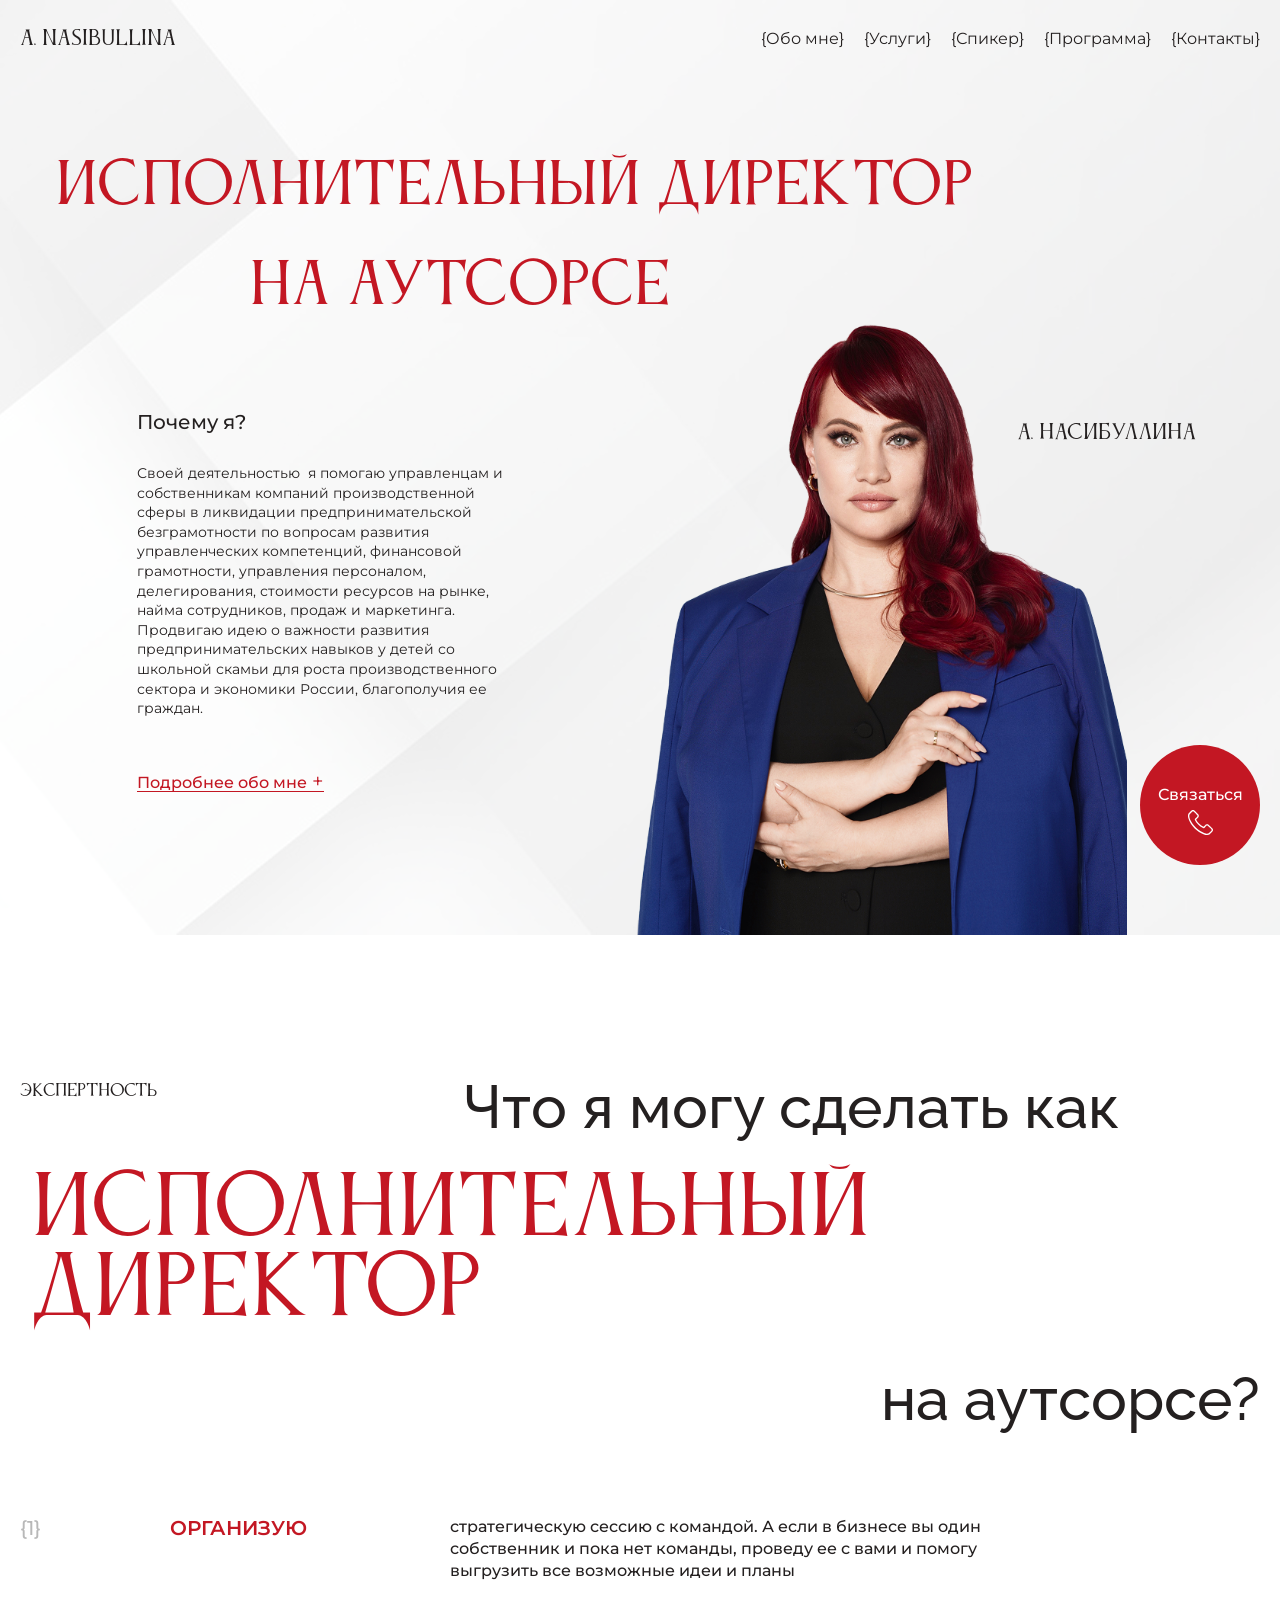
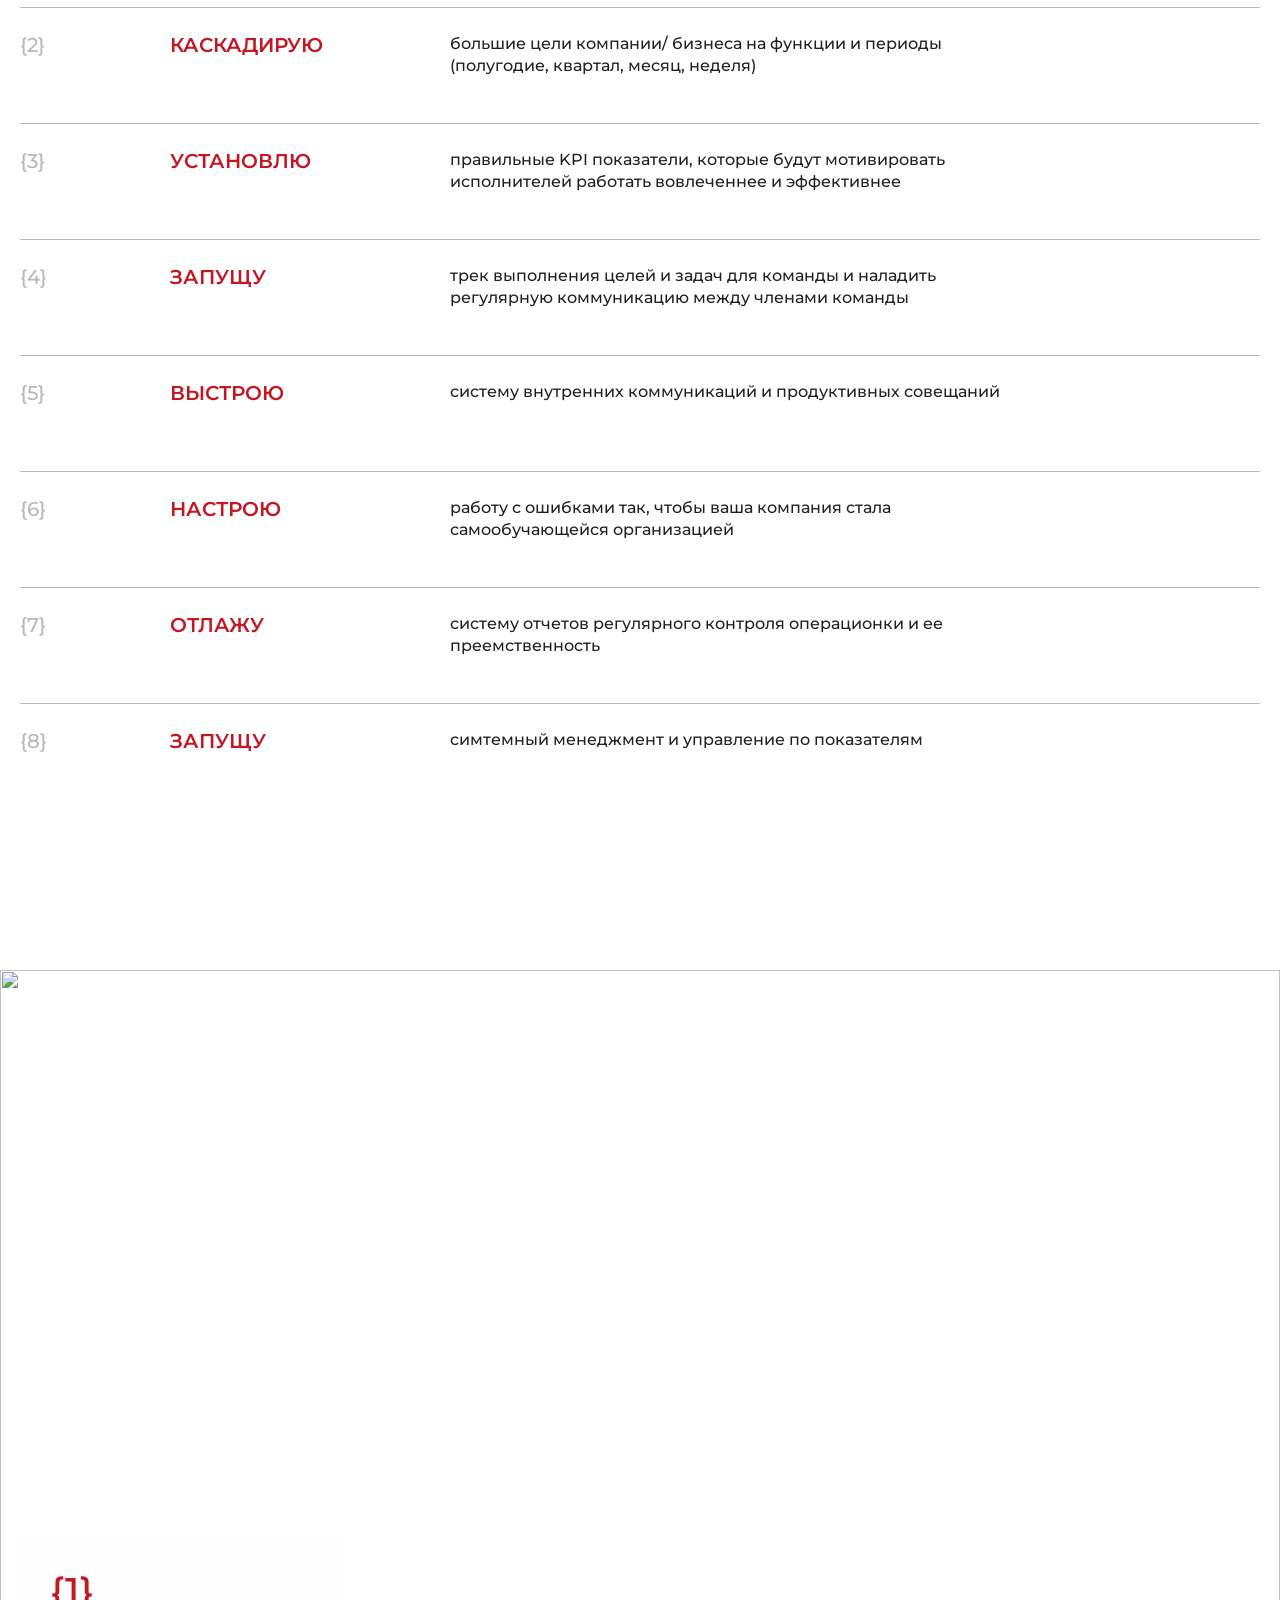
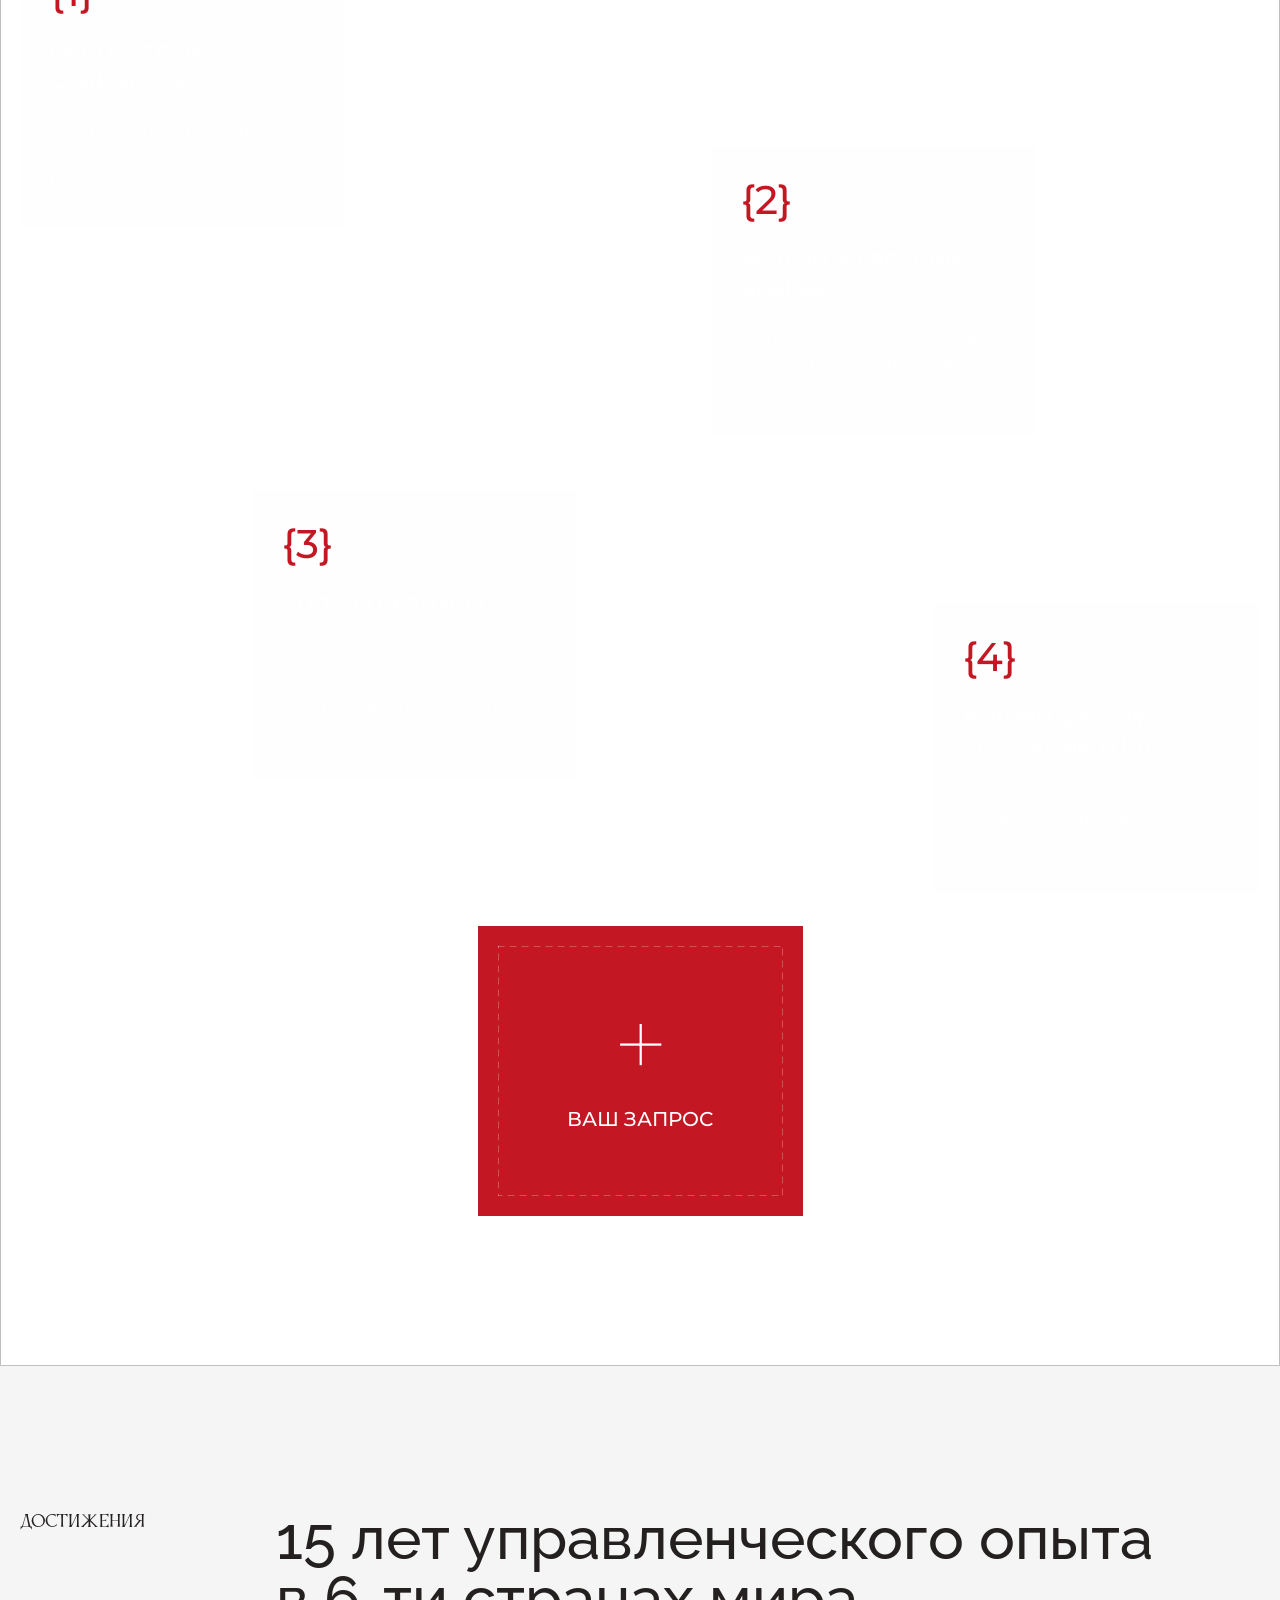
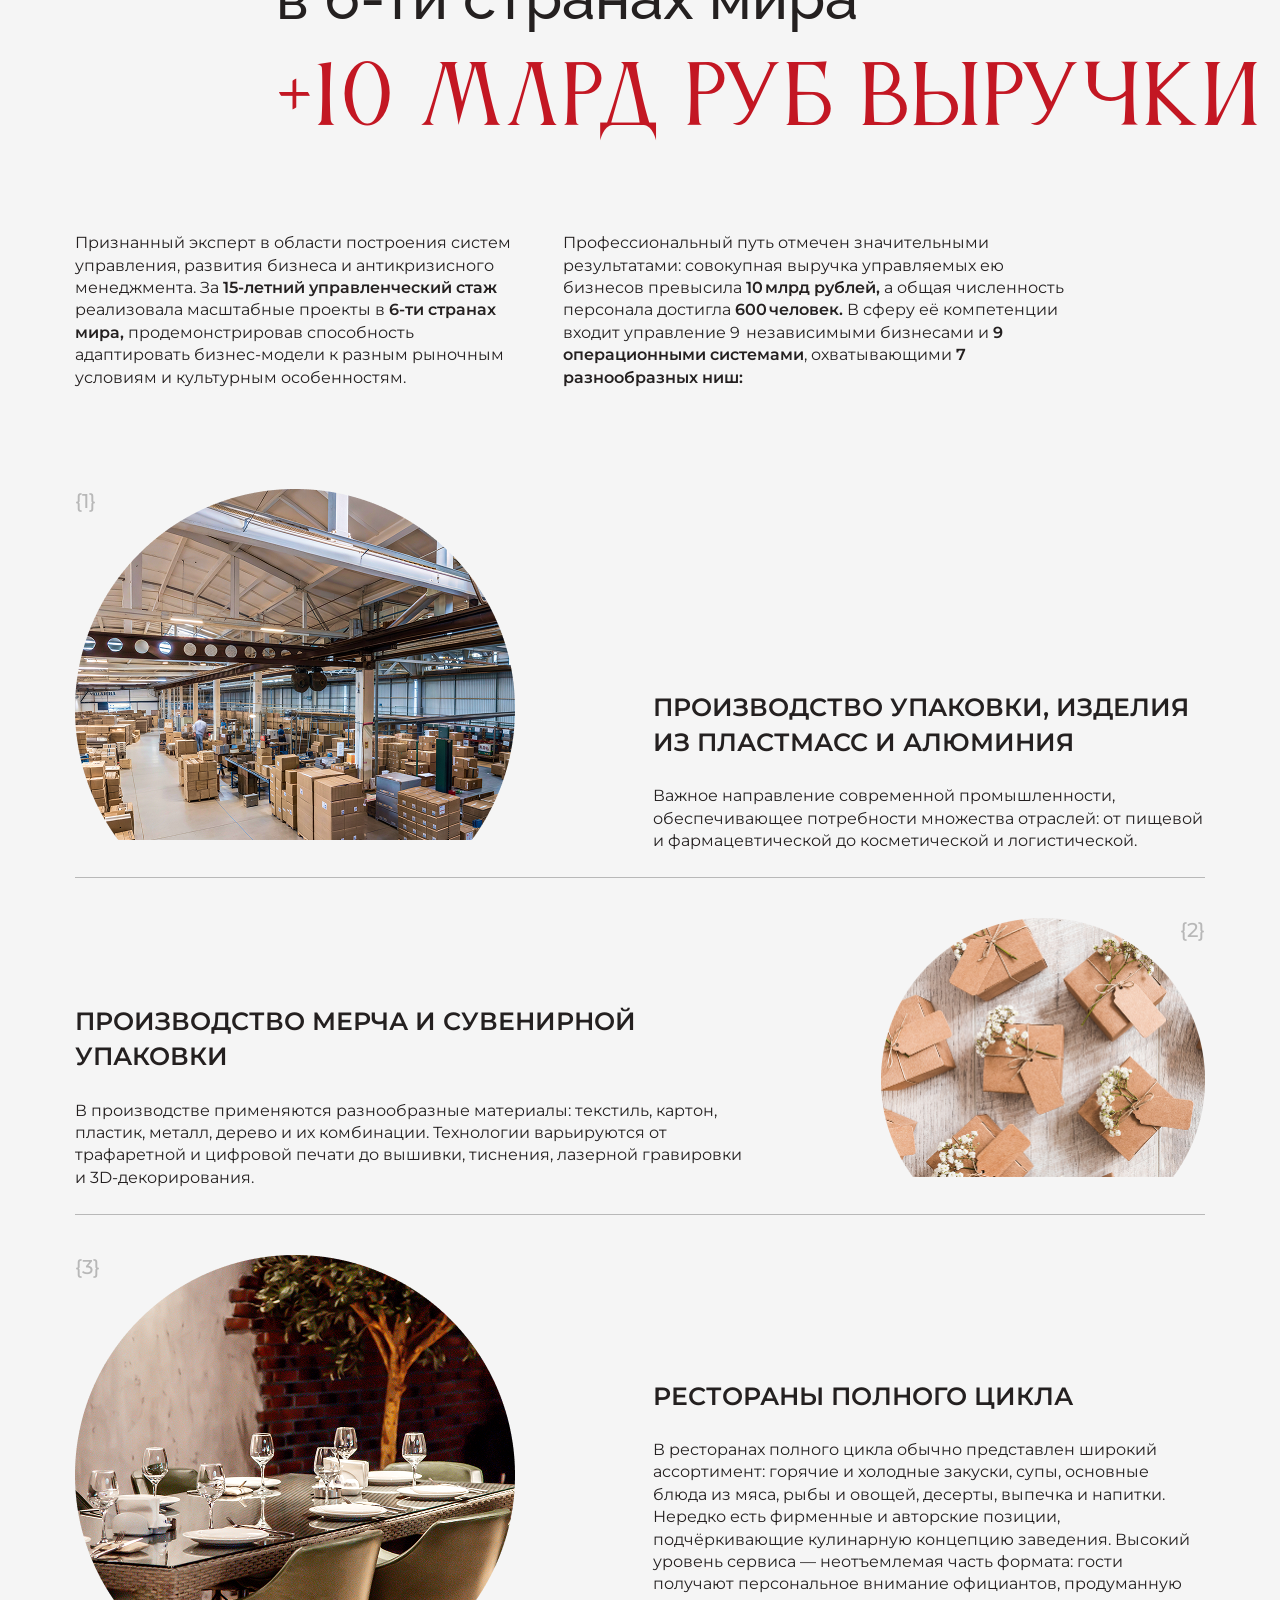
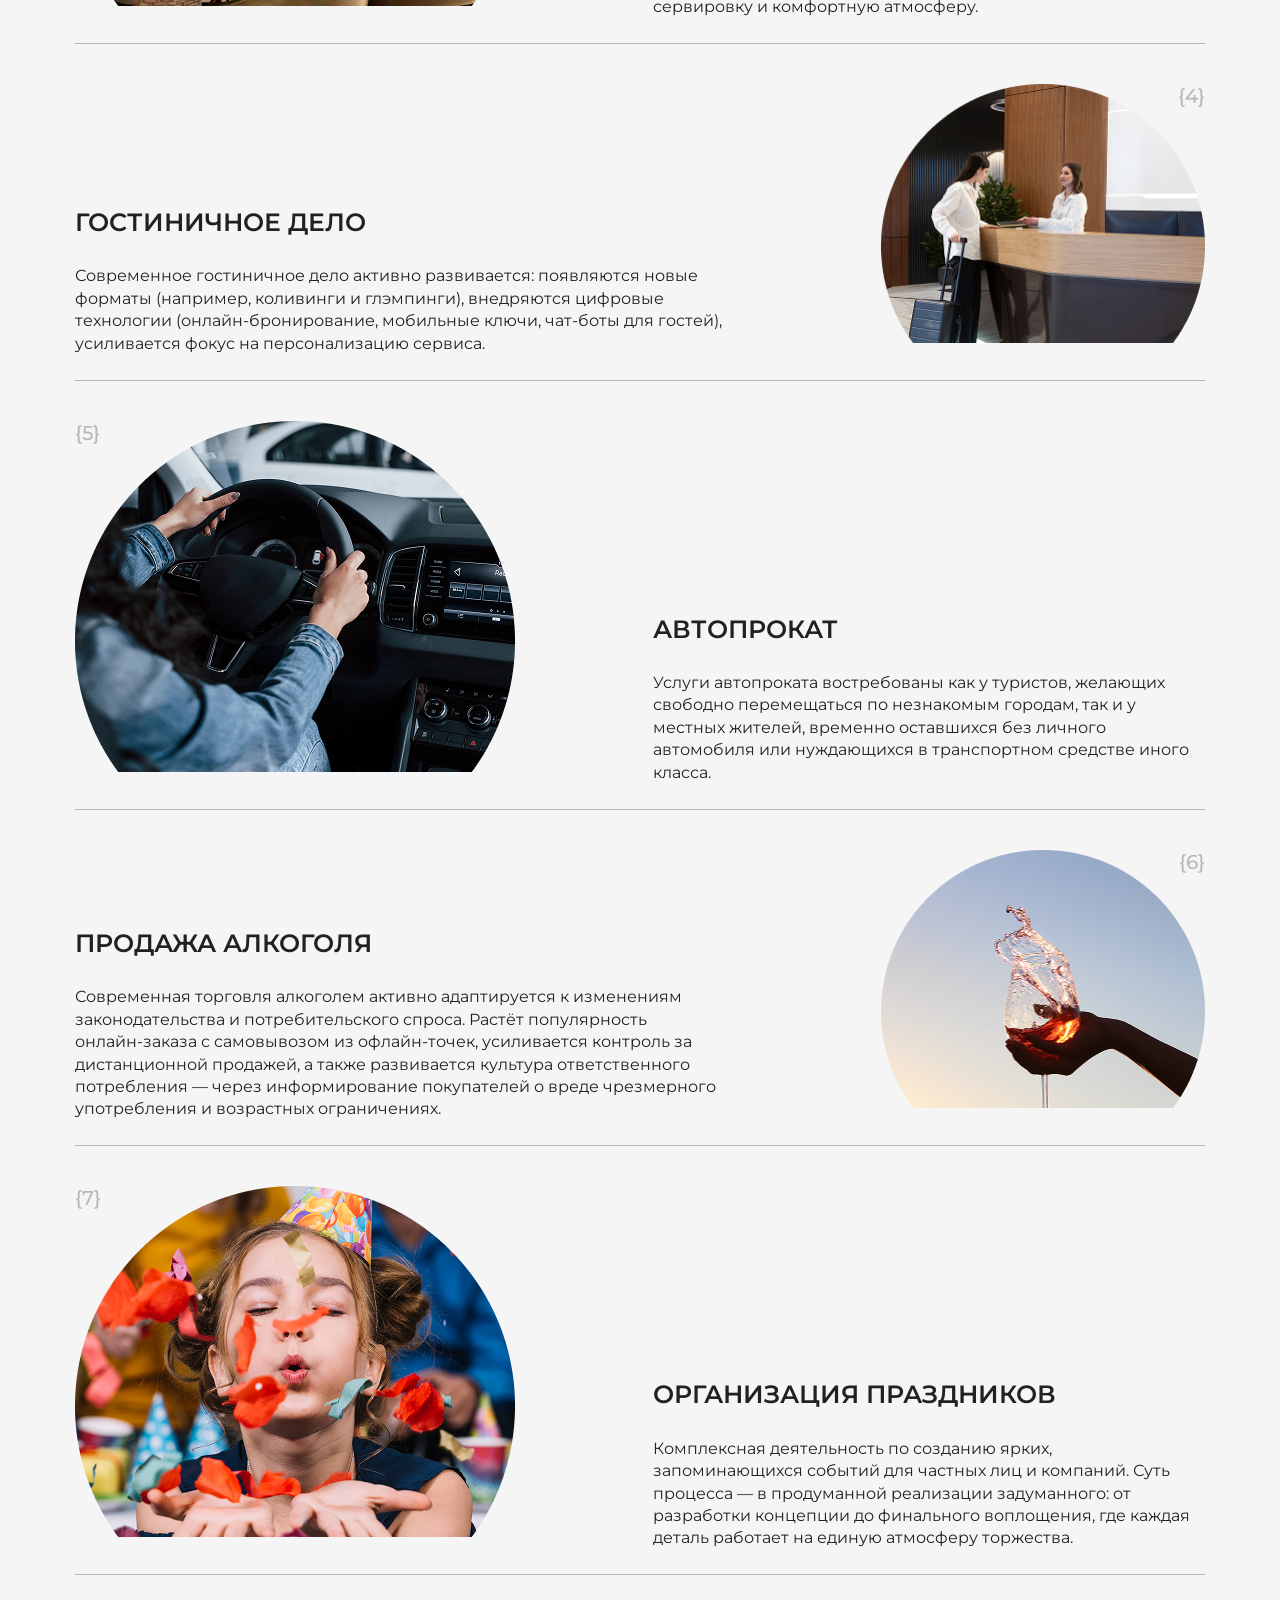
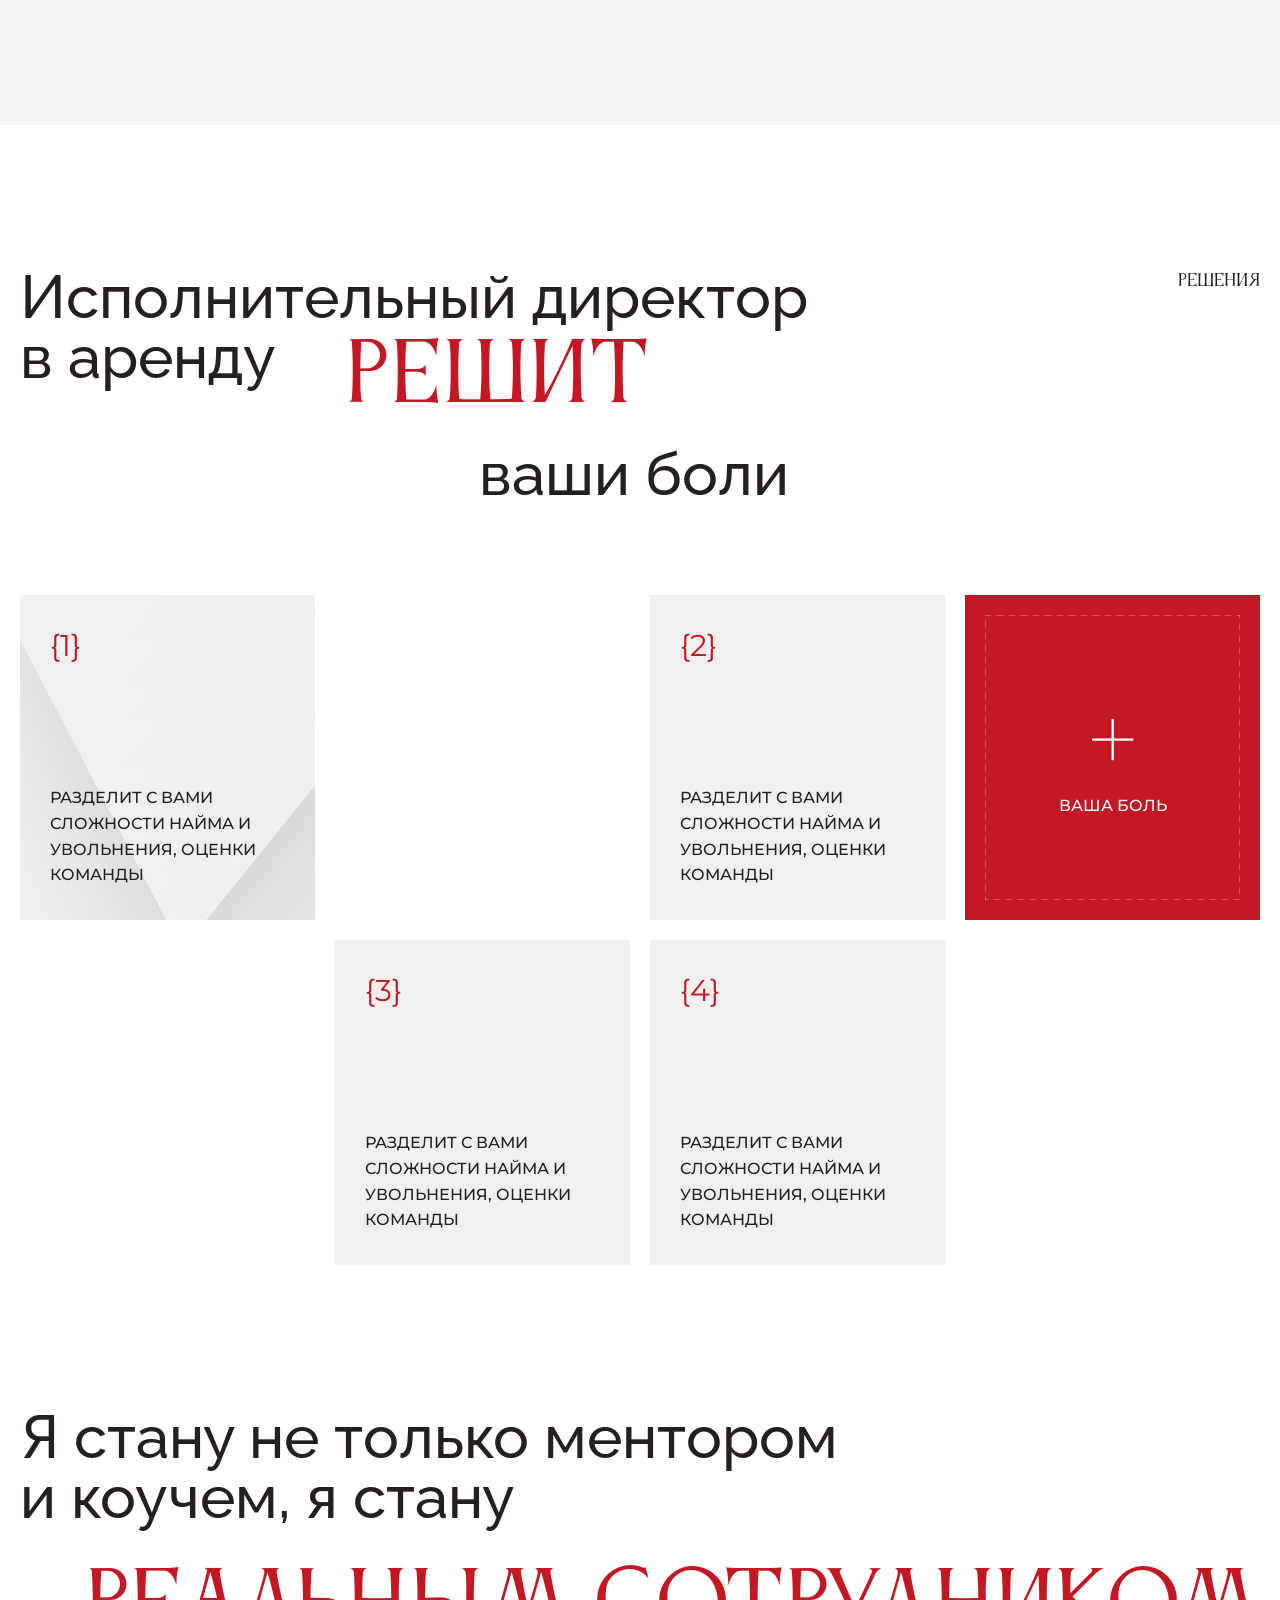
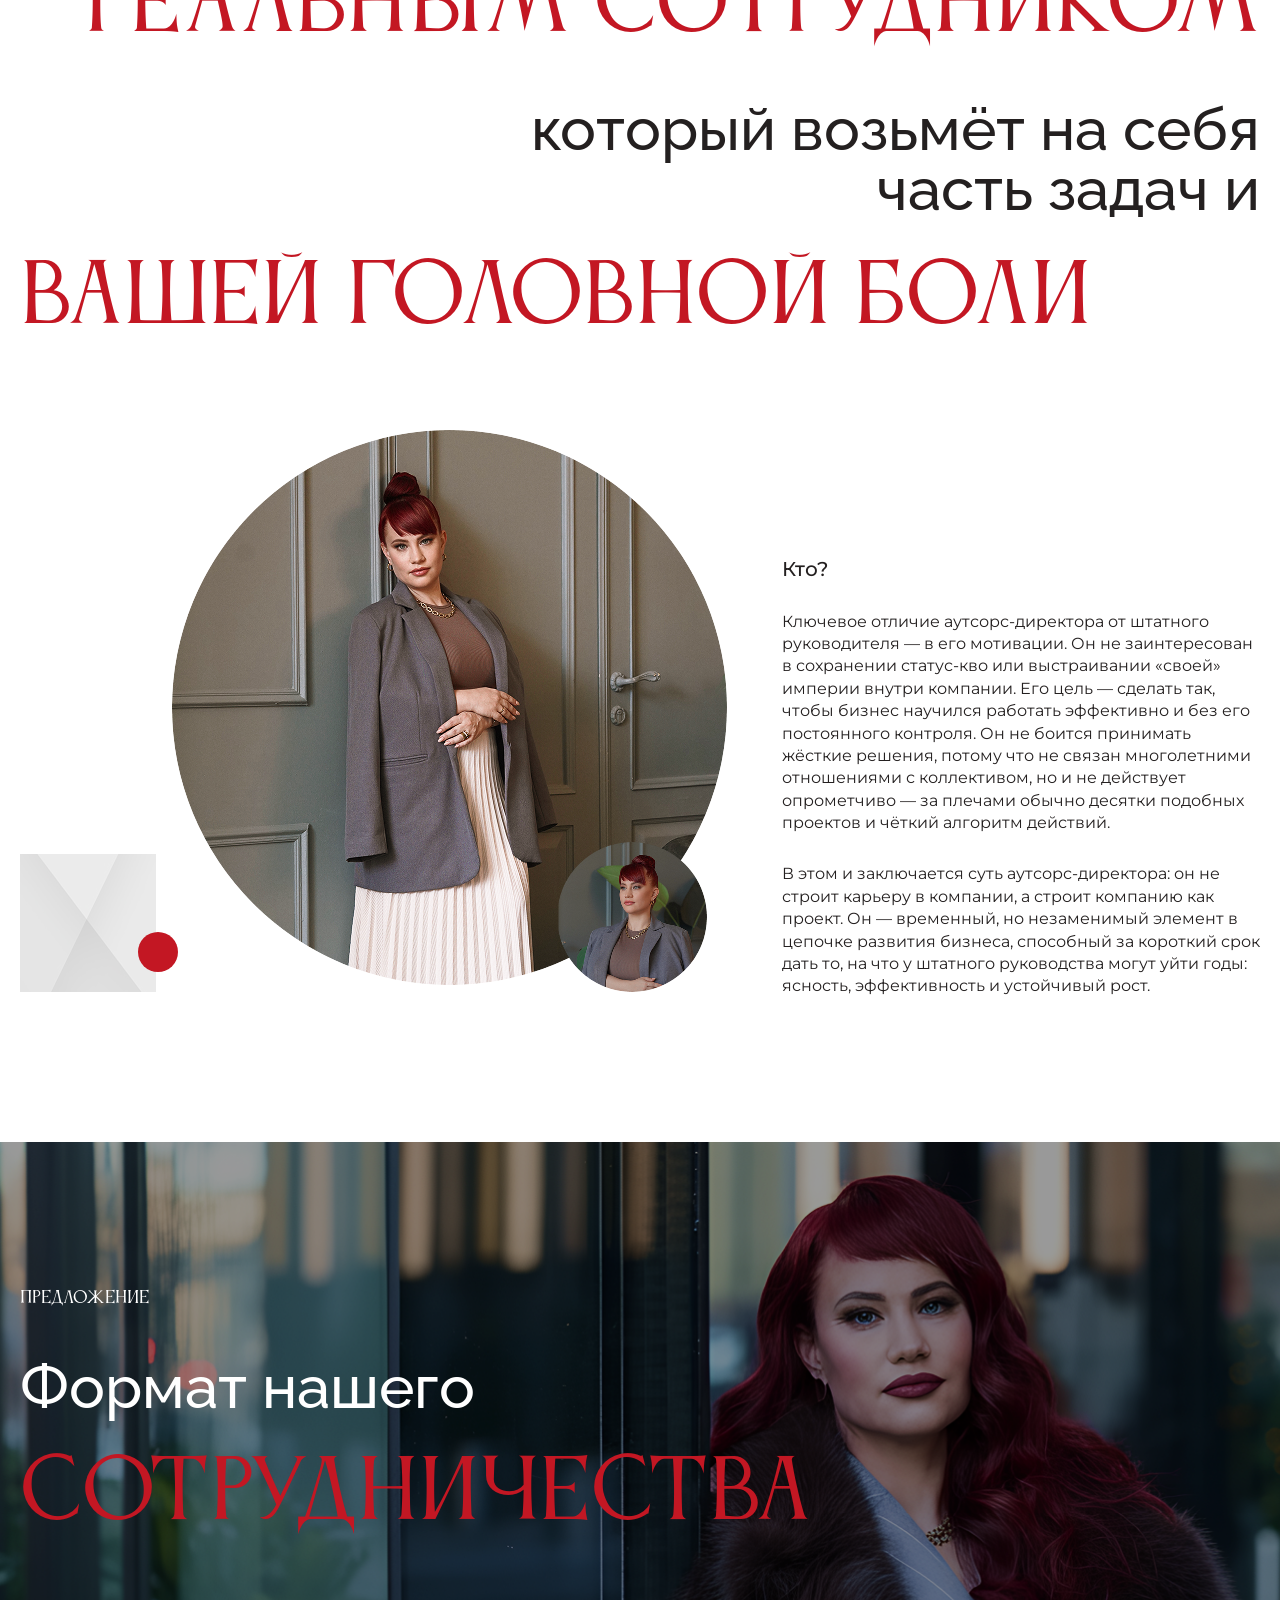
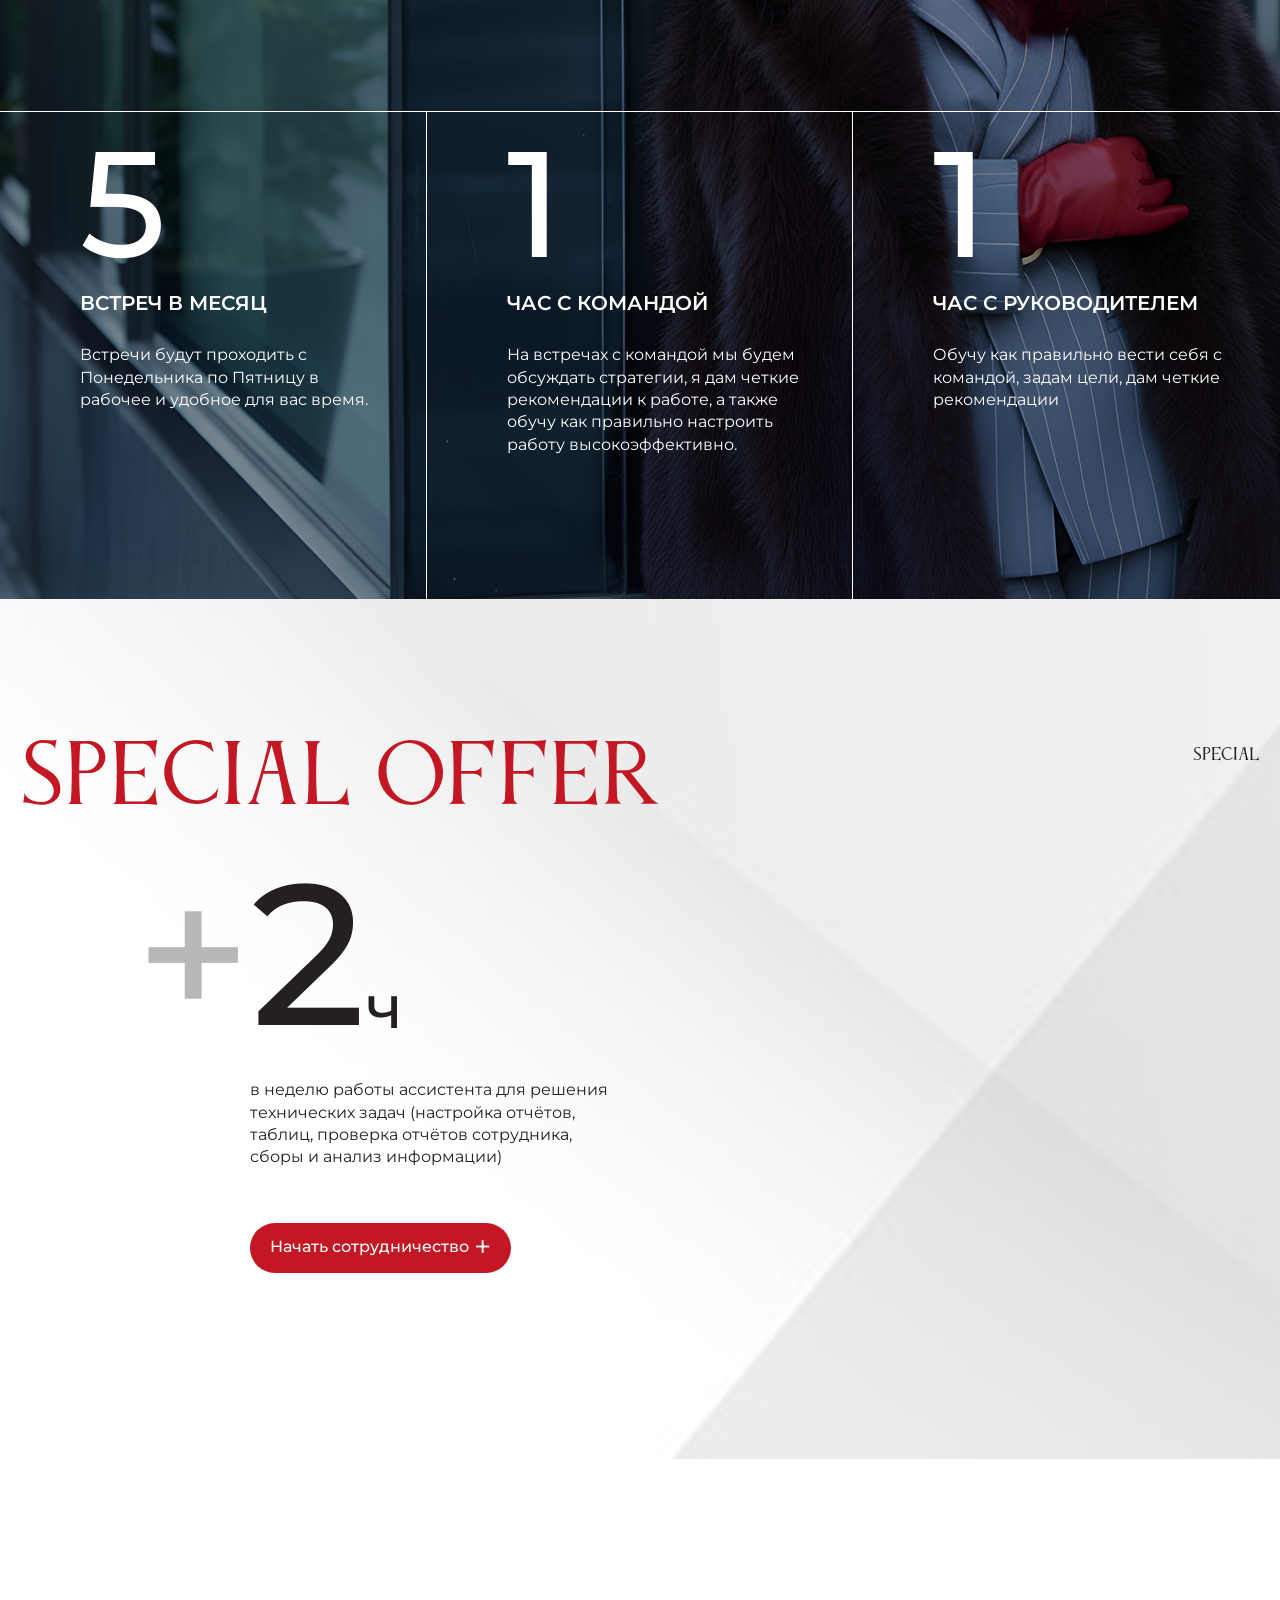
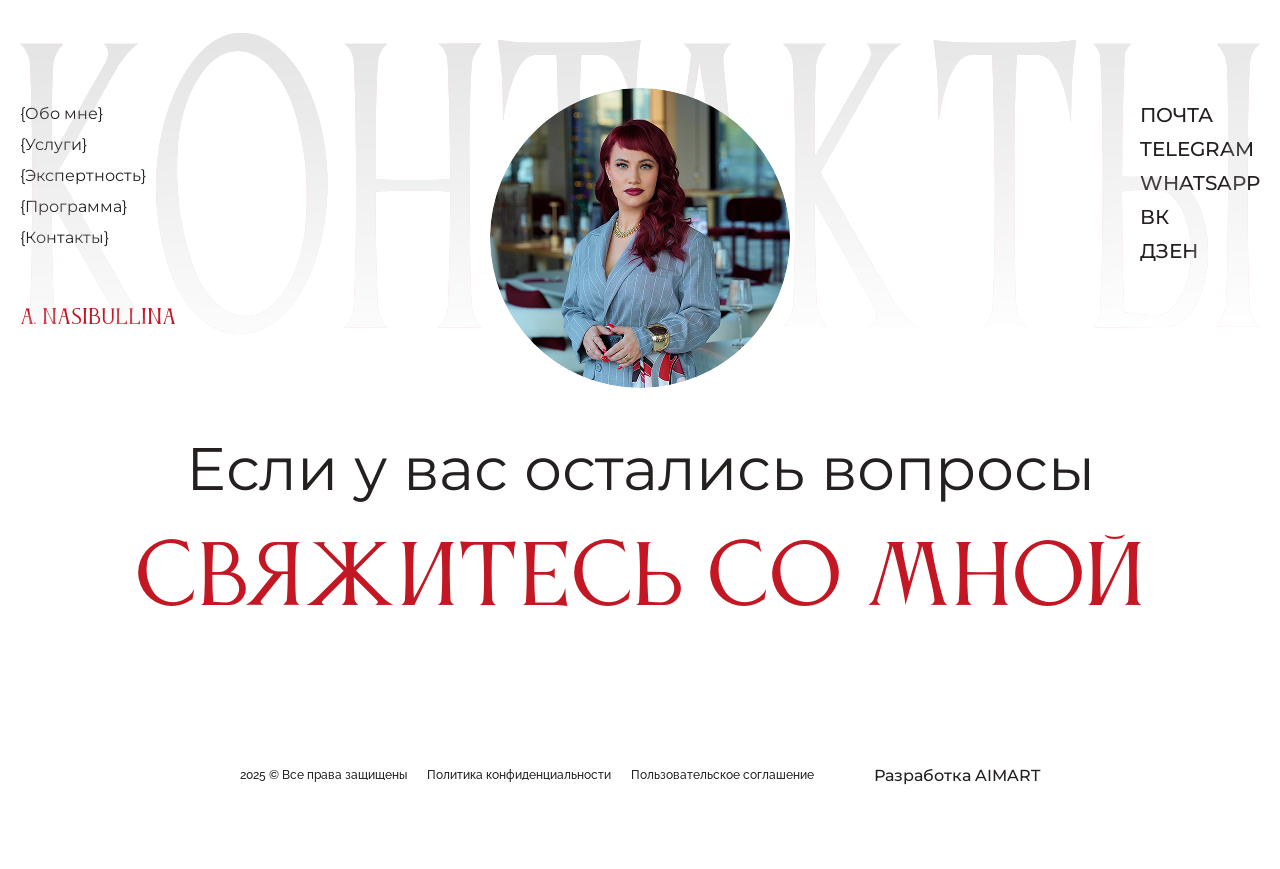
==== commit 65e2ed25: "fixed footer img" ====
--- a/program.html
+++ b/program.html
@@ -475,7 +475,7 @@
                 <div class="footer-content">
                     <div class="footer-head">
                         <img src="./assets/images/footer-logo.svg" alt="" class="logo">
-                        <img src="./assets/images/footer-main-img.png" alt="" class="main-img">
+                        <img src="./assets/images/footer-main-img-1.png" alt="" class="main-img">
                         <h3>Если у вас остались вопросы</h3>
                         <a href="#" class="link">Свяжитесь со мной</a>
                     </div>
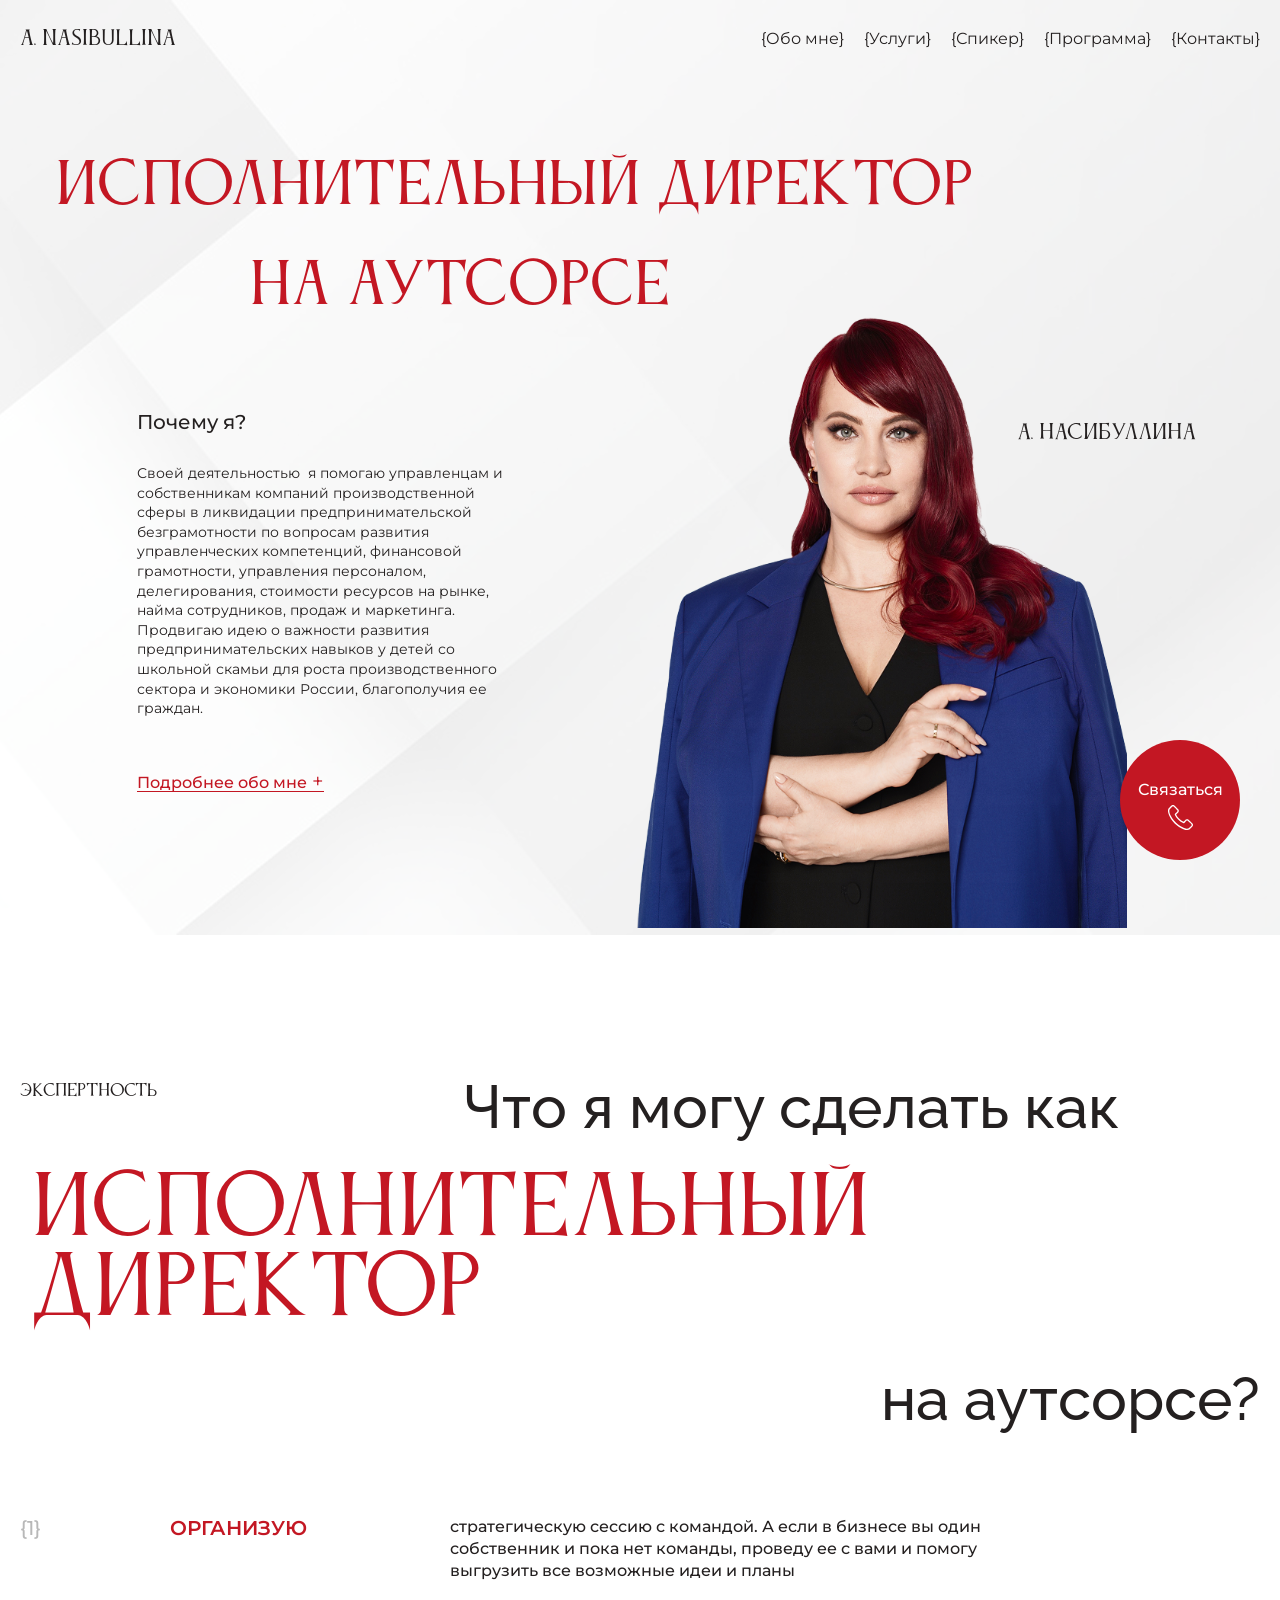
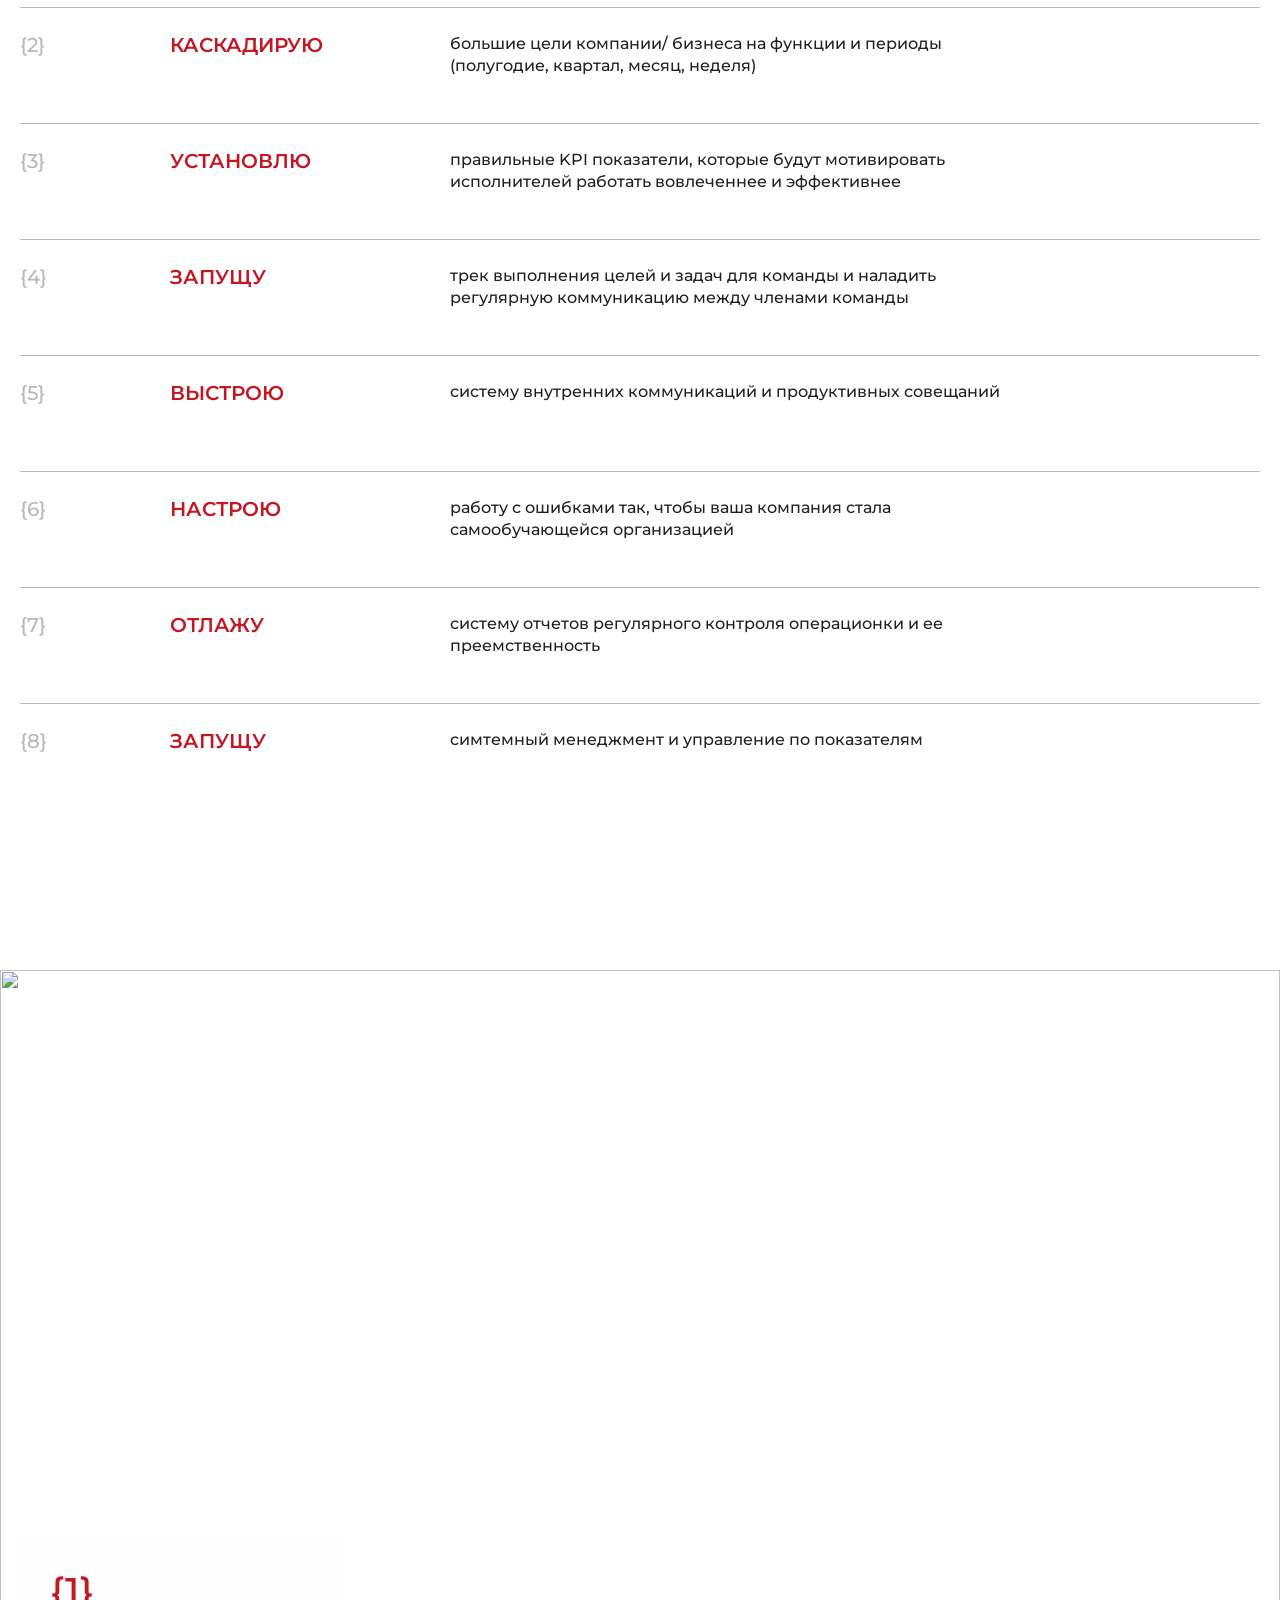
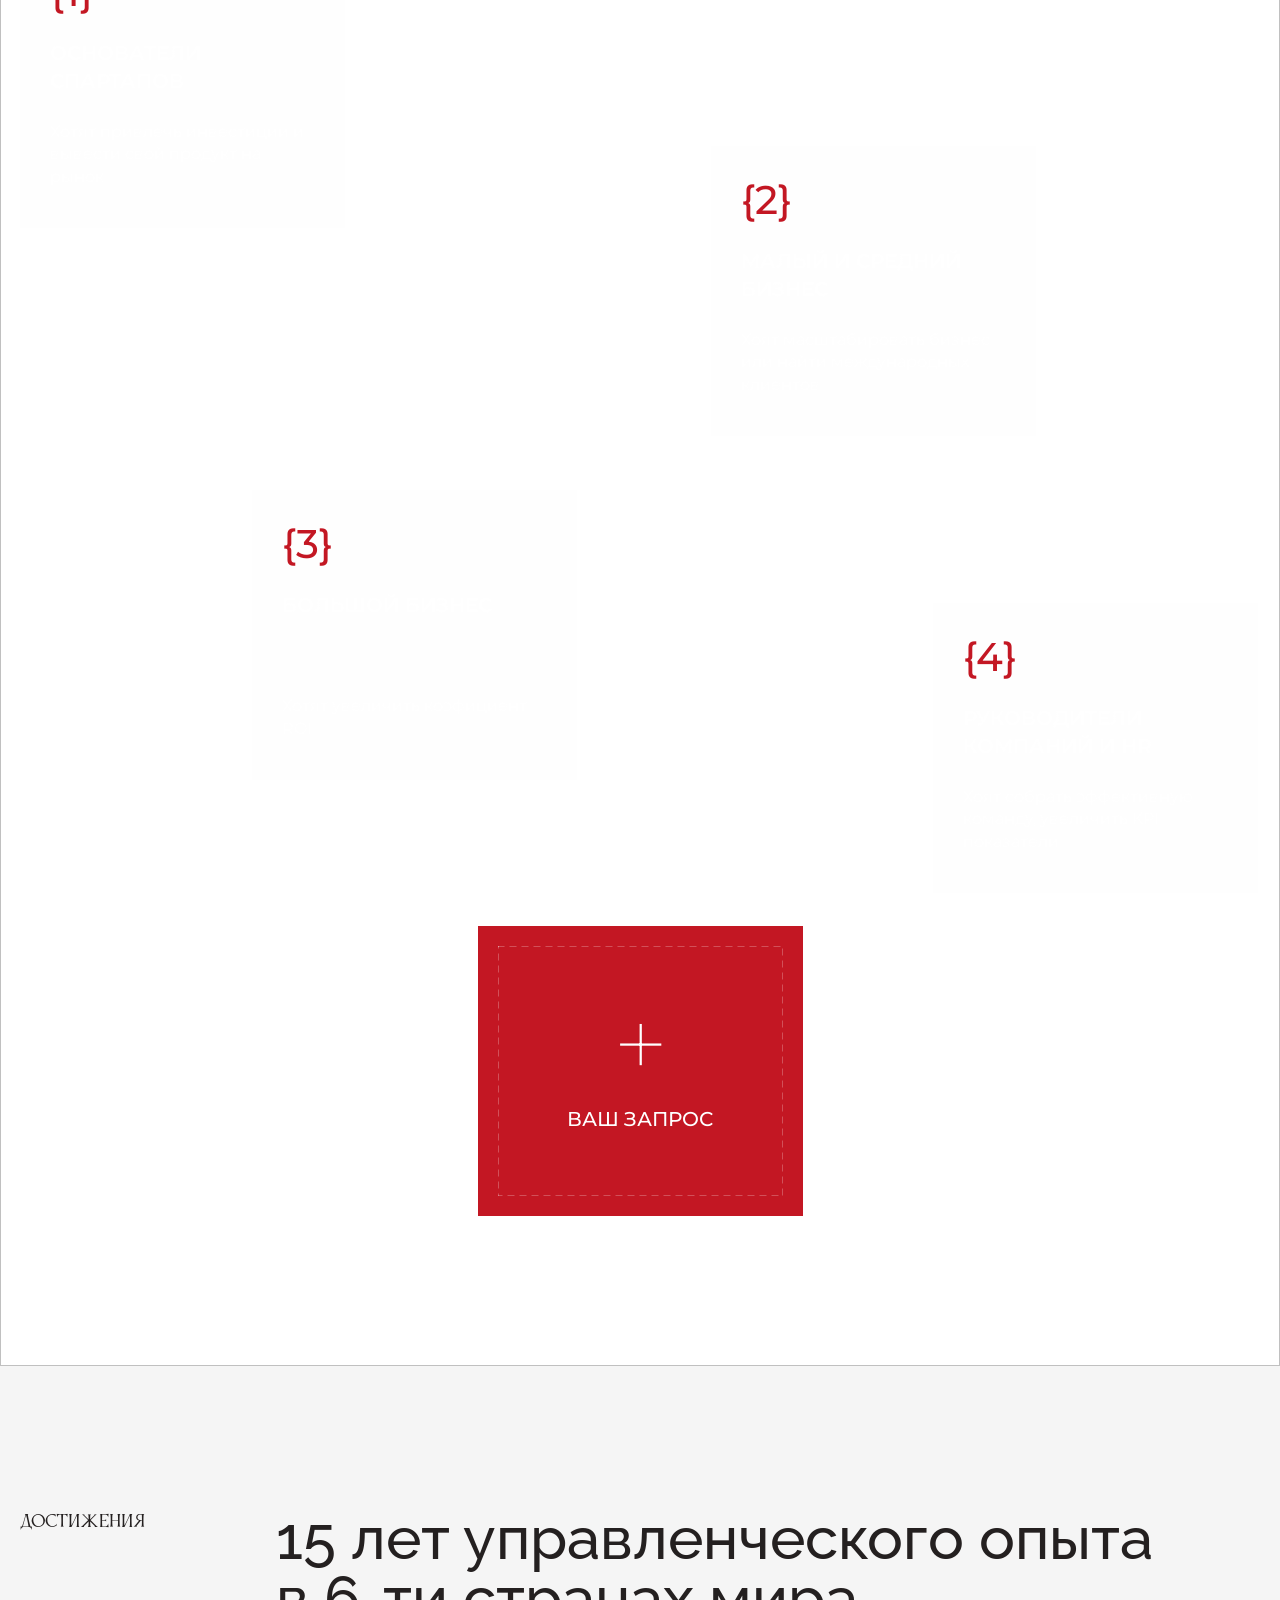
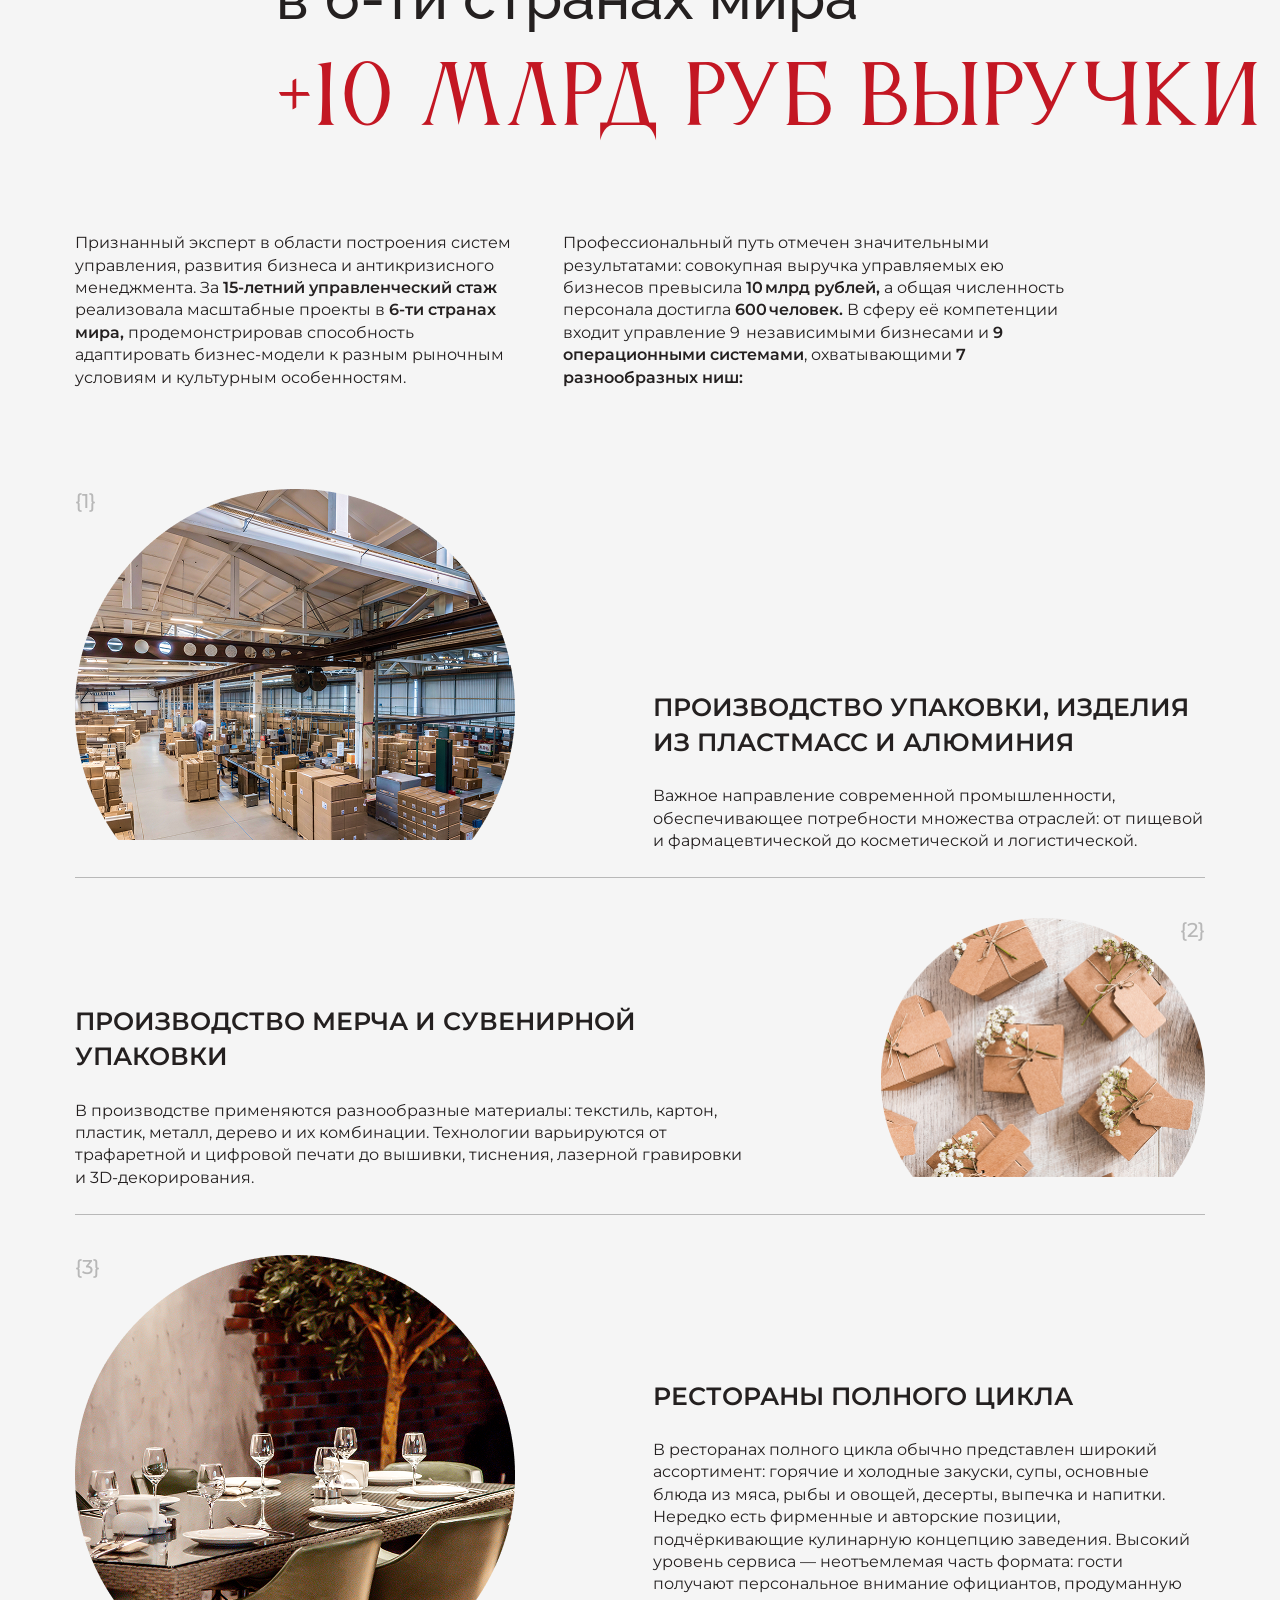
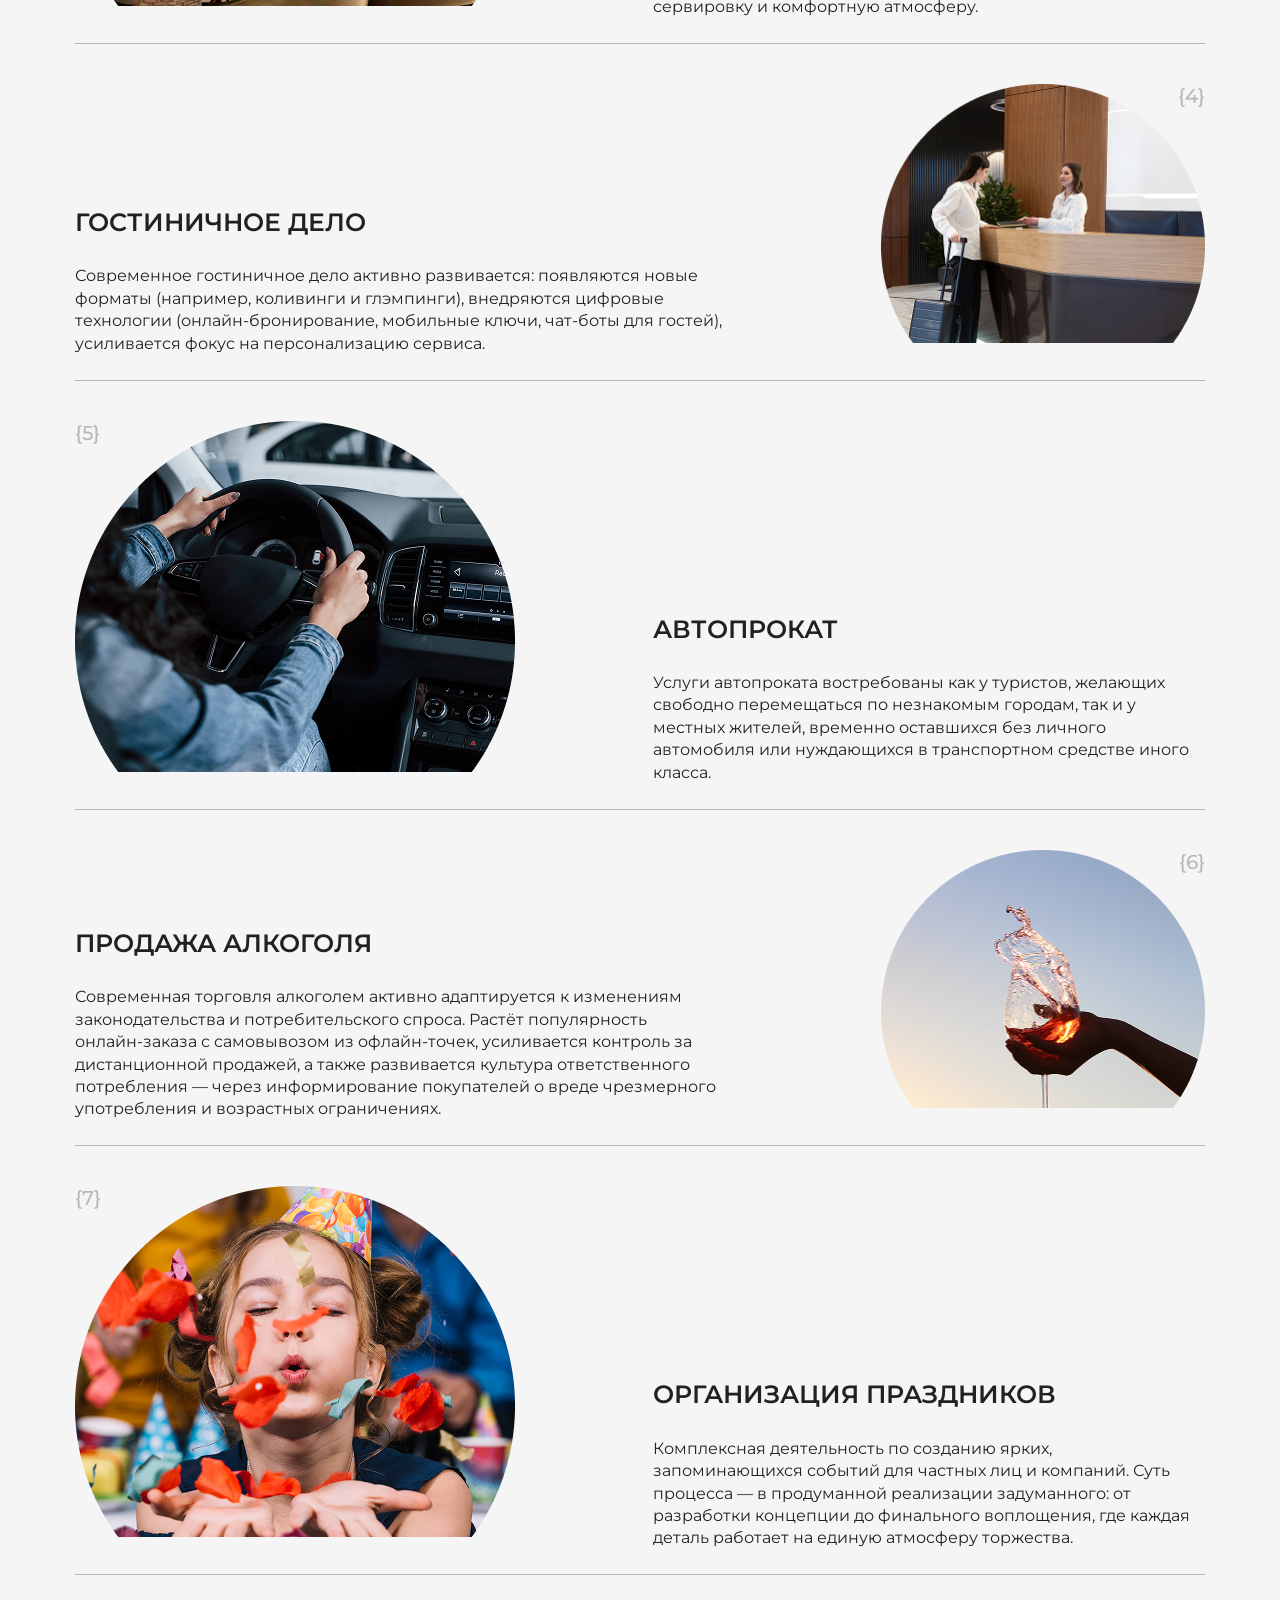
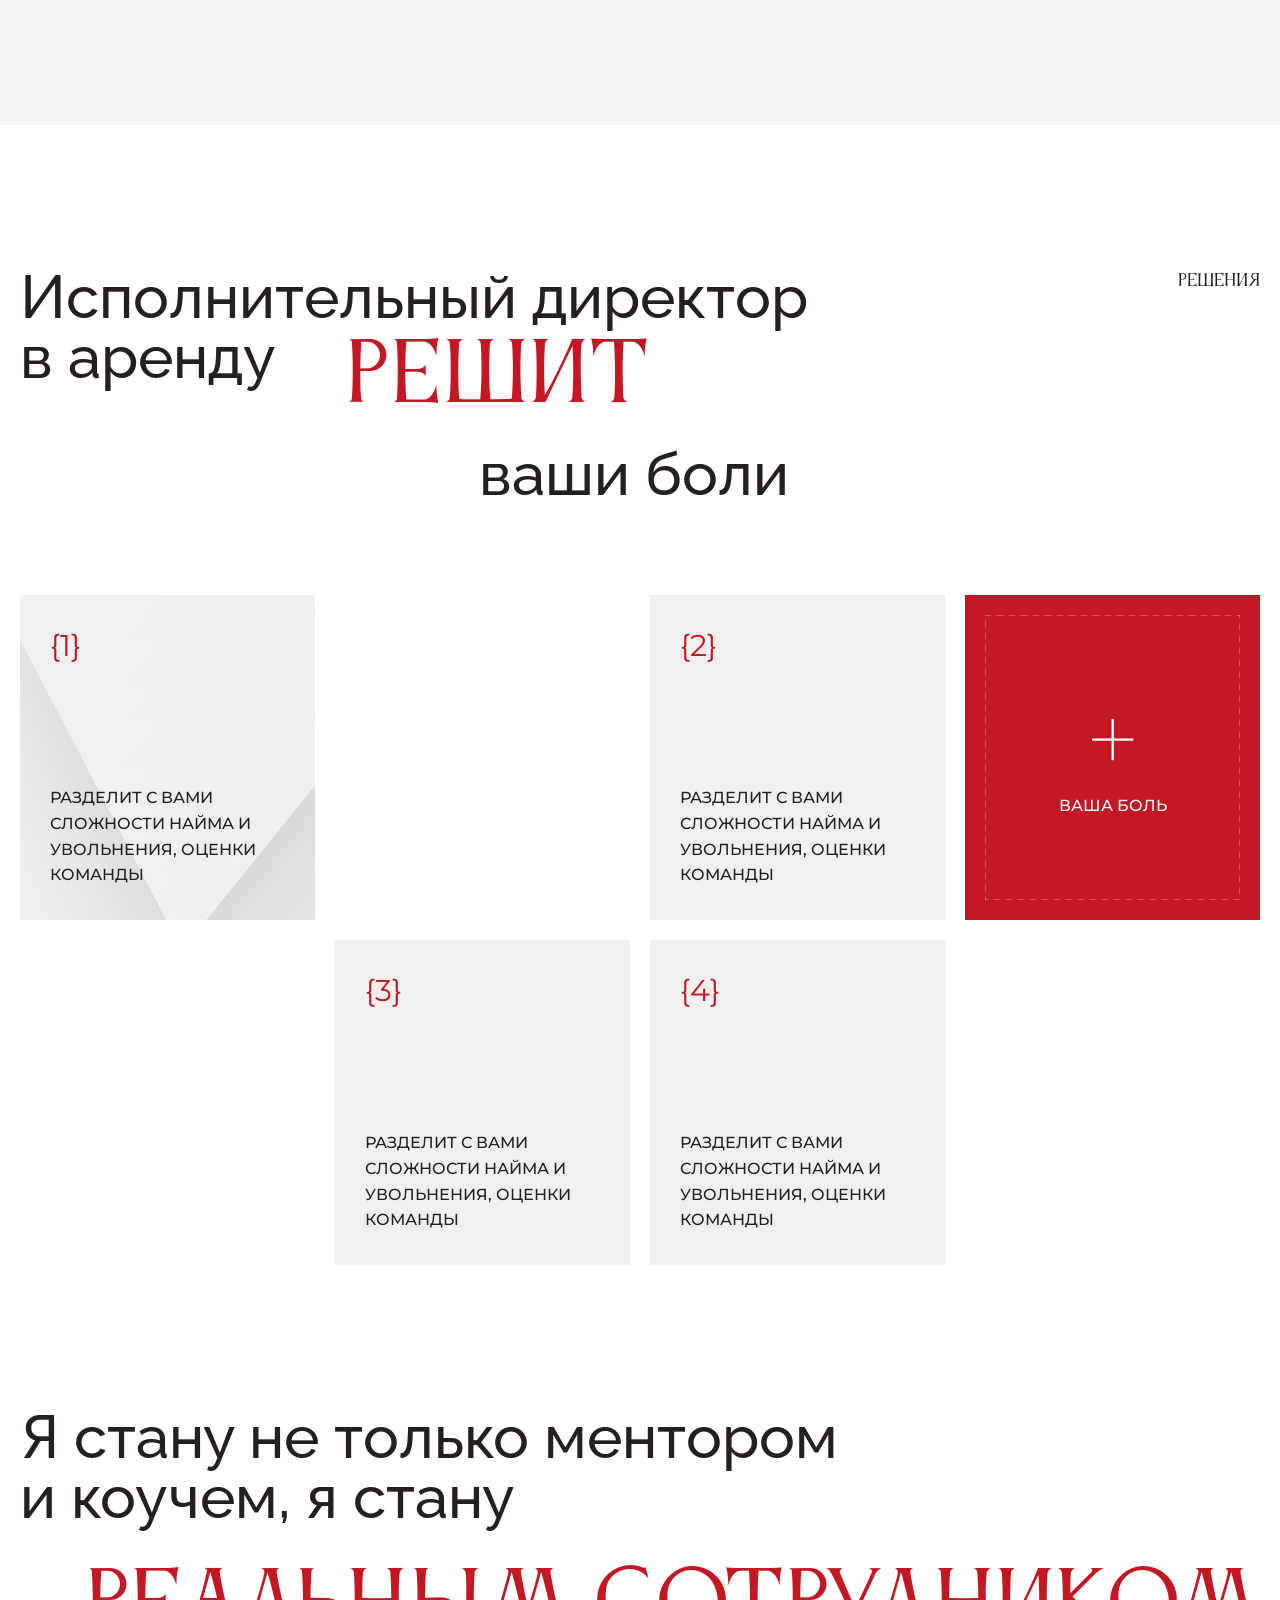
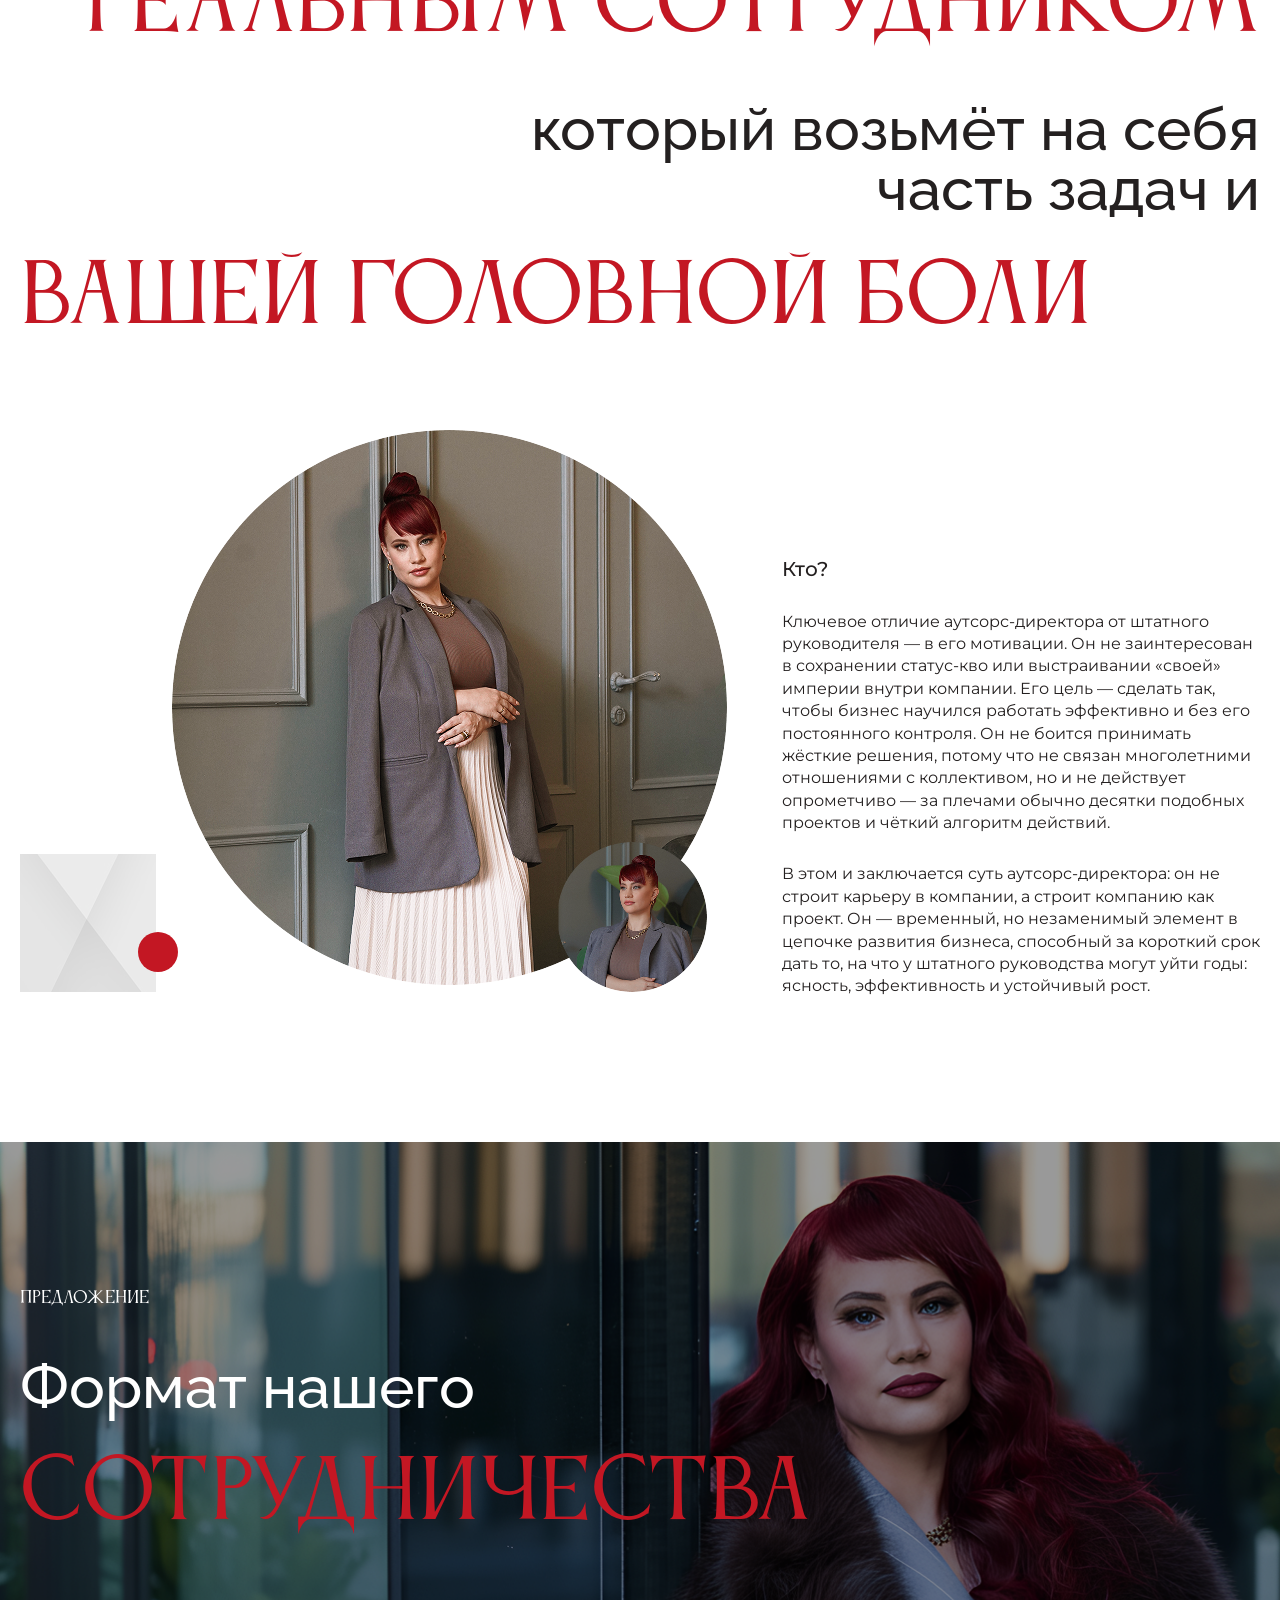
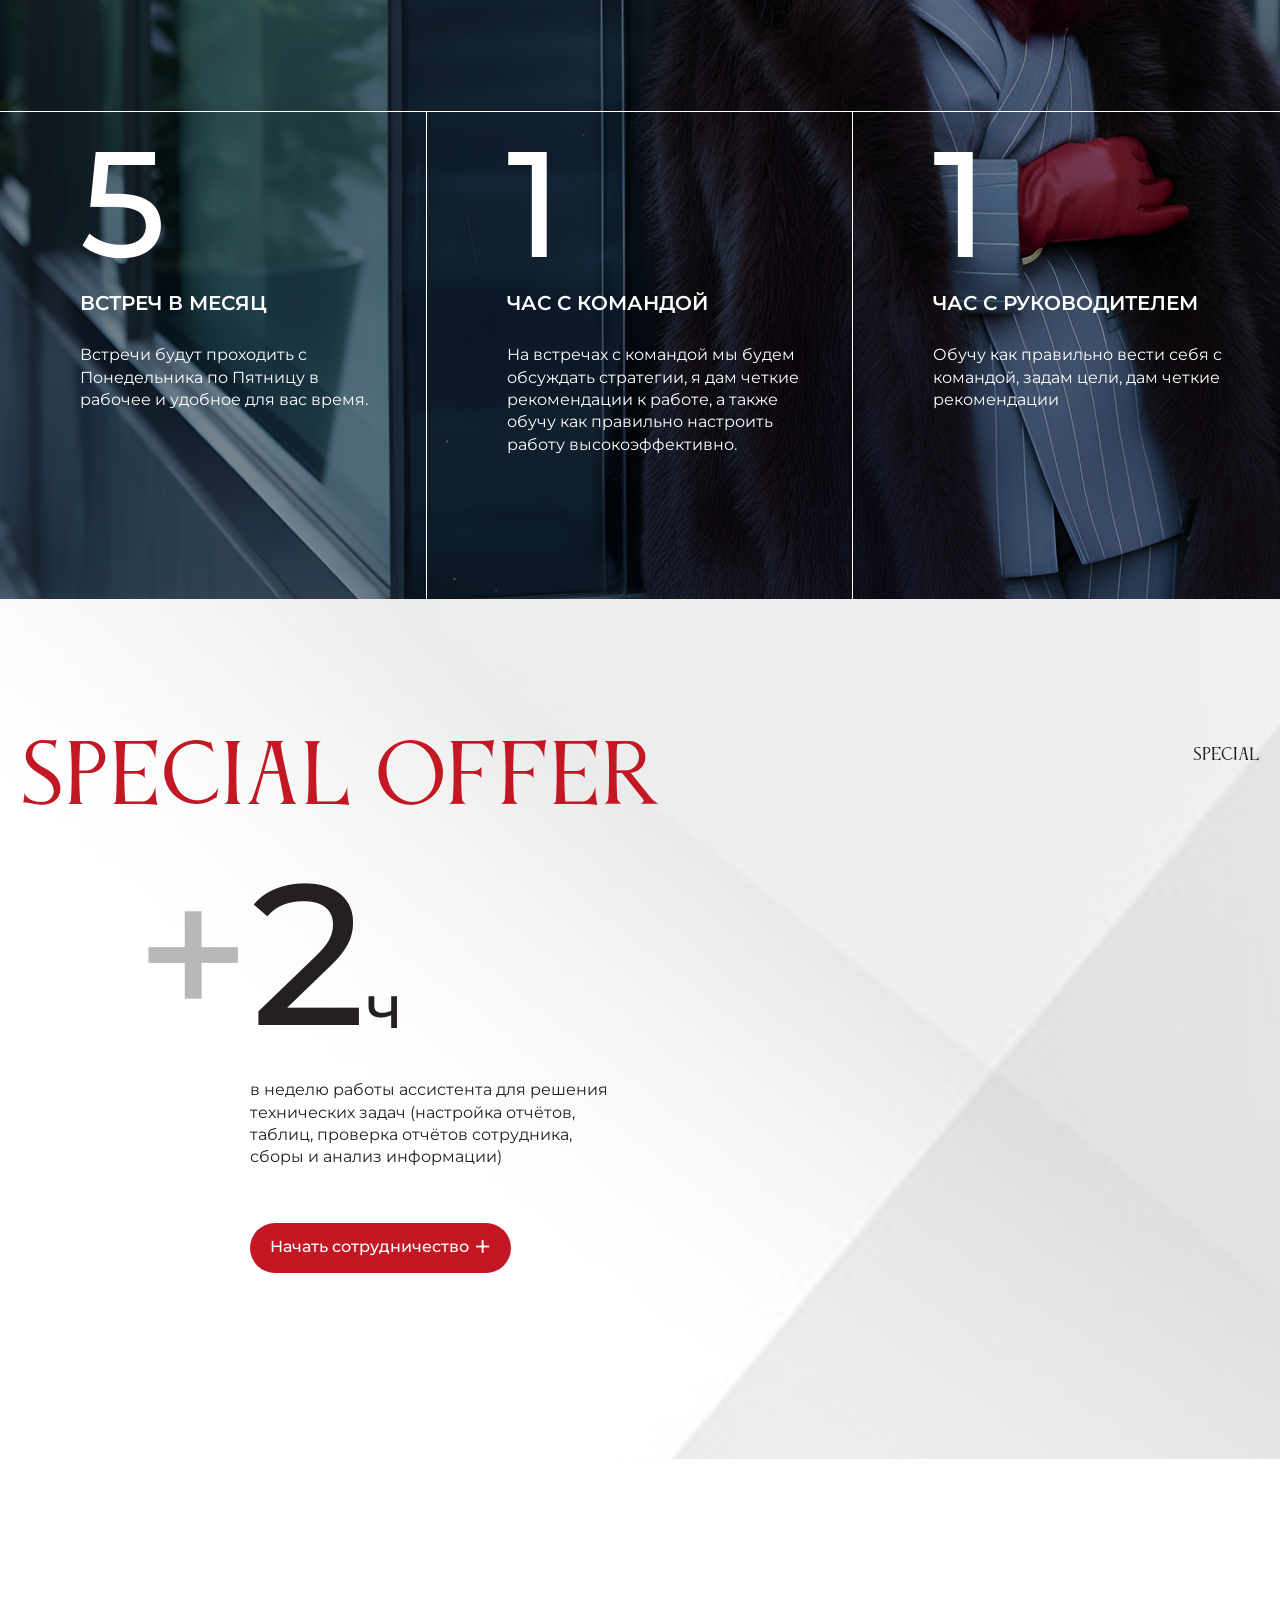
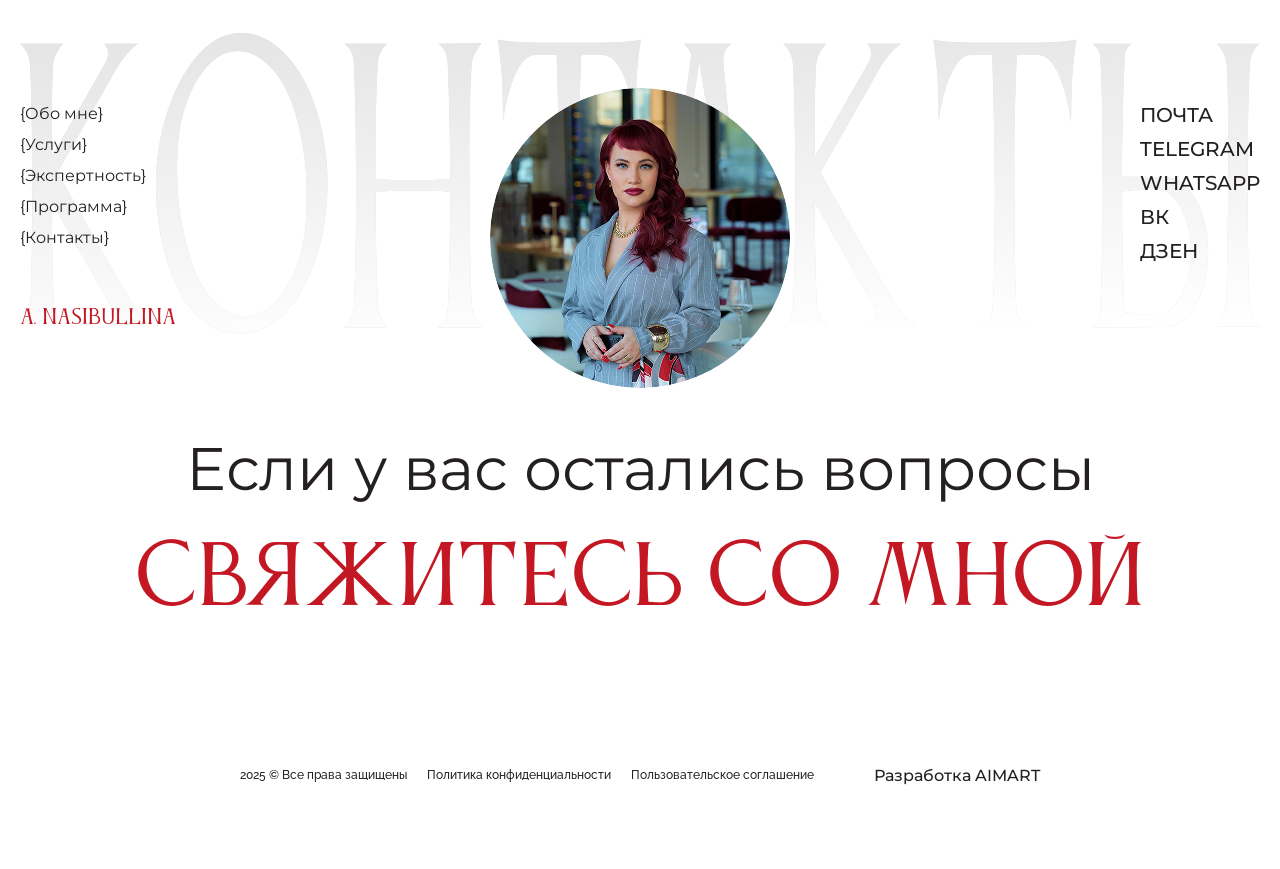
==== commit 79ec7fd8: "fixed" ====
--- a/program.html
+++ b/program.html
@@ -7,6 +7,8 @@
 
     <!-- Font css -->
     <link rel="stylesheet" href="./assets/fonts/Anticva/font.css">
+    <!-- AOS CSS -->
+    <link rel="stylesheet" href="https://unpkg.com/aos@next/dist/aos.css" />
     <!-- Link Swiper's CSS -->
     <link rel="stylesheet" href="https://cdn.jsdelivr.net/npm/swiper@11/swiper-bundle.min.css" />
     <!-- Syle CSS -->
@@ -17,7 +19,7 @@
     <div class="wrapper">
 
         <!-- Header -->
-        <header class="header">
+        <header class="header" data-aos="fade-down" data-aos-delay="250">
             <div class="container header-container">
                 <a href="/" class="header-logo">a. Nasibullina</a>
                 <button class="header-bars">
@@ -97,22 +99,24 @@
             <section class="program-home">
                 <img src="./assets/images/program-home-bg.png" alt="" class="program-home__bg">
                 <div class="container program-home__container">
-                    <div class="program-home__title">
+                    <div class="program-home__title" data-aos="fade-right" data-aos-delay="300">
                         <span>Исполнительный директор</span>
                         <span>на аутсорсе</span>
                     </div>
                     <div class="program-home__content">
-                        <h3>Почему я?</h3>
-                        <p>Своей деятельностью  я помогаю управленцам и собственникам компаний производственной сферы в ликвидации предпринимательской безграмотности по вопросам развития управленческих компетенций, финансовой грамотности, управления персоналом, делегирования, стоимости ресурсов на рынке, найма сотрудников, продаж и маркетинга. Продвигаю идею о важности развития предпринимательских навыков у детей со школьной скамьи для роста производственного сектора и экономики России, благополучия ее граждан.</p>
-                        <a href="#">
+                        <h3 data-aos="fade-right" data-aos-delay="350">Почему я?</h3>
+                        <p data-aos="fade-right" data-aos-delay="400">Своей деятельностью  я помогаю управленцам и собственникам компаний производственной сферы в ликвидации предпринимательской безграмотности по вопросам развития управленческих компетенций, финансовой грамотности, управления персоналом, делегирования, стоимости ресурсов на рынке, найма сотрудников, продаж и маркетинга. Продвигаю идею о важности развития предпринимательских навыков у детей со школьной скамьи для роста производственного сектора и экономики России, благополучия ее граждан.</p>
+                        <a href="#" data-aos="fade-right" data-aos-delay="450">
                             <span>Подробнее обо мне</span>
                             <b>+</b>
                         </a>
                     </div>
-                    <div class="logo-text">А. НАСИБУЛЛИНА</div>
-                    <img src="./assets/images/home-card.png" alt="" class="main-img">
-                    <img src="./assets/images/home-card-sm.png" alt="" class="main-img sm">
-                    <a href="#" class="contact-link">
+                    <div class="logo-text" data-aos="fade-left" data-aos-delay="300">А. НАСИБУЛЛИНА</div>
+                    <div class="main-img">
+                        <img src="./assets/images/home-card.png" alt="" data-aos="fade-up" data-aos-delay="200">
+                        <img src="./assets/images/home-card-sm.png" alt="" class="sm" data-aos="fade-up" data-aos-delay="200">
+                    </div>
+                    <a href="#" class="contact-link" data-aos="zoom-in" data-aos-delay="300">
                         <span>Связаться</span>
                         <img src="./assets/images/call-icon.svg" alt="">
                     </a>
@@ -125,11 +129,11 @@
                 <div class="container expertise-container">
                     <div class="expertise-head">
                         <div class="sec-subtitle">Экспертность</div>
-                        <div class="sec-title">Что я могу сделать как</div>
+                        <div class="sec-title" data-aos="fade-up" data-aos-delay="200">Что я могу сделать как</div>
                     </div>
                     <div class="expertise-text">
-                        <h2 class="sec-bigtitle">исполнительный директор</h2>
-                        <div class="sec-title">на аутсорсе?</div>
+                        <h2 class="sec-bigtitle" data-aos="fade-up" data-aos-delay="200">исполнительный директор</h2>
+                        <div class="sec-title" data-aos="fade-up" data-aos-delay="200">на аутсорсе?</div>
                     </div>
                     <ul class="expertise-list">
                         <li class="expertise-list__item">
@@ -198,10 +202,10 @@
                 <img src="./assets/images/client-bg.png" alt="" class="client-bg">
                 <div class="container client-container">
                     <div class="client-head">
-                        <div class="sec-title">Мои клиенты - это люди, которые хотят</div>
+                        <div class="sec-title" data-aos="fade-up" data-aos-delay="200">Мои клиенты - это люди, которые хотят</div>
                         <div class="sec-subtitle">Клиенты</div>
                     </div>
-                    <div class="sec-bigtitle">расти и развиваться</div>
+                    <div class="sec-bigtitle" data-aos="fade-up" data-aos-delay="200">расти и развиваться</div>
                     <ul class="client-list">
                         <li class="client-card">
                             <div class="client-card__head">
@@ -245,9 +249,9 @@
                 <div class="container achievement-container">
                     <div class="achievement-head">
                         <div class="sec-subtitle">Достижения</div>
-                        <div class="sec-title">15 лет управленческого опыта <span>в 6-ти</span> странах мира</div>
-                    </div>
-                    <h2 class="sec-bigtitle">+10 млрд руб выручки</h2>
+                        <div class="sec-title" data-aos="fade-up" data-aos-delay="200">15 лет управленческого опыта <span>в 6-ти</span> странах мира</div>
+                    </div>
+                    <h2 class="sec-bigtitle" data-aos="fade-up" data-aos-delay="200">+10 млрд руб выручки</h2>
                     <ul class="achievement-about">
                         <li>Признанный эксперт в области построения систем управления, развития бизнеса и антикризисного менеджмента. За <b>15‑летний управленческий стаж</b> реализовала масштабные проекты в <b>6-ти странах мира,</b> продемонстрировав способность адаптировать бизнес‑модели к разным рыночным условиям и культурным особенностям.</li>
                         <li>Профессиональный путь  отмечен значительными результатами: совокупная выручка управляемых ею бизнесов превысила <b>10 млрд рублей,</b> а общая численность персонала достигла <b>600 человек.</b> В сферу её компетенции входит управление 9  независимыми бизнесами и <b>9  операционными системами</b>, охватывающими <b>7  разнообразных ниш:</b></li>
@@ -332,12 +336,12 @@
             <section class="solution">
                 <div class="container solution-container">
                     <div class="solution-head">
-                        <div class="sec-title">Исполнительный директор в аренду</div>
+                        <div class="sec-title" data-aos="fade-up" data-aos-delay="200">Исполнительный директор в аренду</div>
                         <div class="sec-subtitle">РЕШЕНИЯ</div>
                     </div>
                     <div class="solution-text">
-                        <h2 class="sec-bigtitle">РЕШИТ</h2>
-                        <div class="sec-title">ваши боли</div>
+                        <h2 class="sec-bigtitle" data-aos="fade-up" data-aos-delay="200">РЕШИТ</h2>
+                        <div class="sec-title" data-aos="fade-up" data-aos-delay="200">ваши боли</div>
                     </div>
                     <div class="solution-list">
                         <div class="solution-card">
@@ -372,12 +376,12 @@
             <section class="employee">
                 <div class="container employee-container">
                     <div class="employee-head">
-                        <div class="sec-title">Я стану не только ментором и коучем, я стану</div>
-                        <div class="sec-bigtitle">РЕАЛЬНЫМ СОТРУДНИКОМ</div>
+                        <div class="sec-title" data-aos="fade-up" data-aos-delay="200">Я стану не только ментором и коучем, я стану</div>
+                        <div class="sec-bigtitle" data-aos="fade-up" data-aos-delay="200">РЕАЛЬНЫМ СОТРУДНИКОМ</div>
                     </div>
                     <div class="employee-text">
-                        <div class="sec-title">который возьмёт на себя часть задач и</div>
-                        <div class="sec-bigtitle">ВАШЕЙ ГОЛОВНОЙ БОЛИ</div>
+                        <div class="sec-title" data-aos="fade-up" data-aos-delay="200">который возьмёт на себя часть задач и</div>
+                        <div class="sec-bigtitle" data-aos="fade-up" data-aos-delay="200">ВАШЕЙ ГОЛОВНОЙ БОЛИ</div>
                     </div>
                     <div class="employee-foot">
                         <div class="employee-foot__left">
@@ -404,8 +408,8 @@
                 <div class="container offer-container">
                     <div class="offer-head">
                         <div class="sec-subtitle">Предложение</div>
-                        <div class="sec-title">Формат нашего</div>
-                        <h2 class="sec-bigtitle">Сотрудничества</h2>
+                        <div class="sec-title" data-aos="fade-up" data-aos-delay="200">Формат нашего</div>
+                        <h2 class="sec-bigtitle" data-aos="fade-up" data-aos-delay="200">Сотрудничества</h2>
                     </div>
                 </div>
                 <ul class="offer-list">
@@ -450,10 +454,10 @@
                 <img src="./assets/images/special-bg.png" alt="" class="special-bg">
                 <div class="container special-container">
                     <div class="special-head">
-                        <h2 class="sec-bigtitle">special offer</h2>
+                        <h2 class="sec-bigtitle" data-aos="fade-up" data-aos-delay="200">special offer</h2>
                         <div class="sec-subtitle">special</div>
                     </div>
-                    <div class="title">
+                    <div class="title" data-aos="fade-up" data-aos-delay="200">
                         <span>+</span>2<small>ч</small>
                     </div>
                     <div class="special-content">
@@ -541,6 +545,10 @@
 
     <!-- iMask JS -->
     <script src="./assets/js/iMask.js"></script>
+    <!-- CounterUp JS -->
+    <script src="https://cdnjs.cloudflare.com/ajax/libs/countup.js/2.6.2/countUp.umd.js"></script>
+    <!-- AOS JS -->
+    <script src="https://unpkg.com/aos@next/dist/aos.js"></script>
     <!-- Swiper JS -->
     <script src="https://cdn.jsdelivr.net/npm/swiper@11/swiper-bundle.min.js"></script>
     <!-- JS file -->
--- a/assets/scss/style.css
+++ b/assets/scss/style.css
@@ -604,12 +604,36 @@
     margin: 0 auto;
   }
 }
-.home-foot img {
+.home-foot .icon {
   position: absolute;
   z-index: -1;
   bottom: -68px;
   left: 50%;
   transform: translateX(-50%);
+  width: 150px;
+}
+@media screen and (max-width: 992px) {
+  .home-foot .icon {
+    width: 79px;
+    bottom: -15px;
+  }
+}
+.home-foot .icon img {
+  width: 100%;
+  display: block;
+}
+@media screen and (max-width: 992px) {
+  .home-foot .icon img {
+    display: none;
+  }
+}
+.home-foot .icon img.sm {
+  display: none;
+}
+@media screen and (max-width: 992px) {
+  .home-foot .icon img.sm {
+    display: block;
+  }
 }
 .home .main-img {
   position: absolute;
@@ -626,25 +650,36 @@
 }
 @media screen and (max-width: 992px) {
   .home .main-img {
-    display: none;
     width: 342px;
     min-width: 342px;
     right: 50%;
     transform: translateX(calc(50% + 10px));
   }
 }
-.home .main-img.sm {
+.home .main-img img {
+  width: 100%;
+  height: 100%;
+  -o-object-fit: cover;
+     object-fit: cover;
+}
+@media screen and (max-width: 992px) {
+  .home .main-img img {
+    display: none;
+  }
+}
+.home .main-img img.sm {
   display: none;
 }
 @media screen and (max-width: 992px) {
-  .home .main-img.sm {
+  .home .main-img img.sm {
     display: block;
   }
 }
 .home .contact-link {
-  position: absolute;
-  right: 0;
-  bottom: 70px;
+  position: fixed;
+  z-index: 4;
+  right: 40px;
+  bottom: 40px;
   border-radius: 50%;
   padding: 25px 15px 0px;
   width: 150px;
@@ -1651,6 +1686,7 @@
 .program-home {
   position: relative;
   z-index: 1;
+  overflow: hidden;
 }
 .program-home__bg {
   position: absolute;
@@ -1822,25 +1858,32 @@
 }
 @media screen and (max-width: 992px) {
   .program-home .main-img {
-    display: none;
     width: 342px;
     min-width: 342px;
     right: 50%;
     transform: translateX(calc(50% + 10px));
   }
 }
-.program-home .main-img.sm {
+.program-home .main-img img {
+  width: 100%;
+}
+@media screen and (max-width: 992px) {
+  .program-home .main-img img {
+    display: none;
+  }
+}
+.program-home .main-img img.sm {
   display: none;
 }
 @media screen and (max-width: 992px) {
-  .program-home .main-img.sm {
+  .program-home .main-img img.sm {
     display: block;
   }
 }
 .program-home .contact-link {
-  position: absolute;
-  right: 0;
-  bottom: 70px;
+  position: fixed;
+  right: 40px;
+  bottom: 40px;
   border-radius: 50%;
   padding: 25px 15px 0px;
   width: 150px;
@@ -1985,6 +2028,8 @@
   display: flex;
   align-items: flex-start;
   justify-content: space-between;
+  position: relative;
+  z-index: 1;
 }
 .footer-body__left {
   display: flex;
